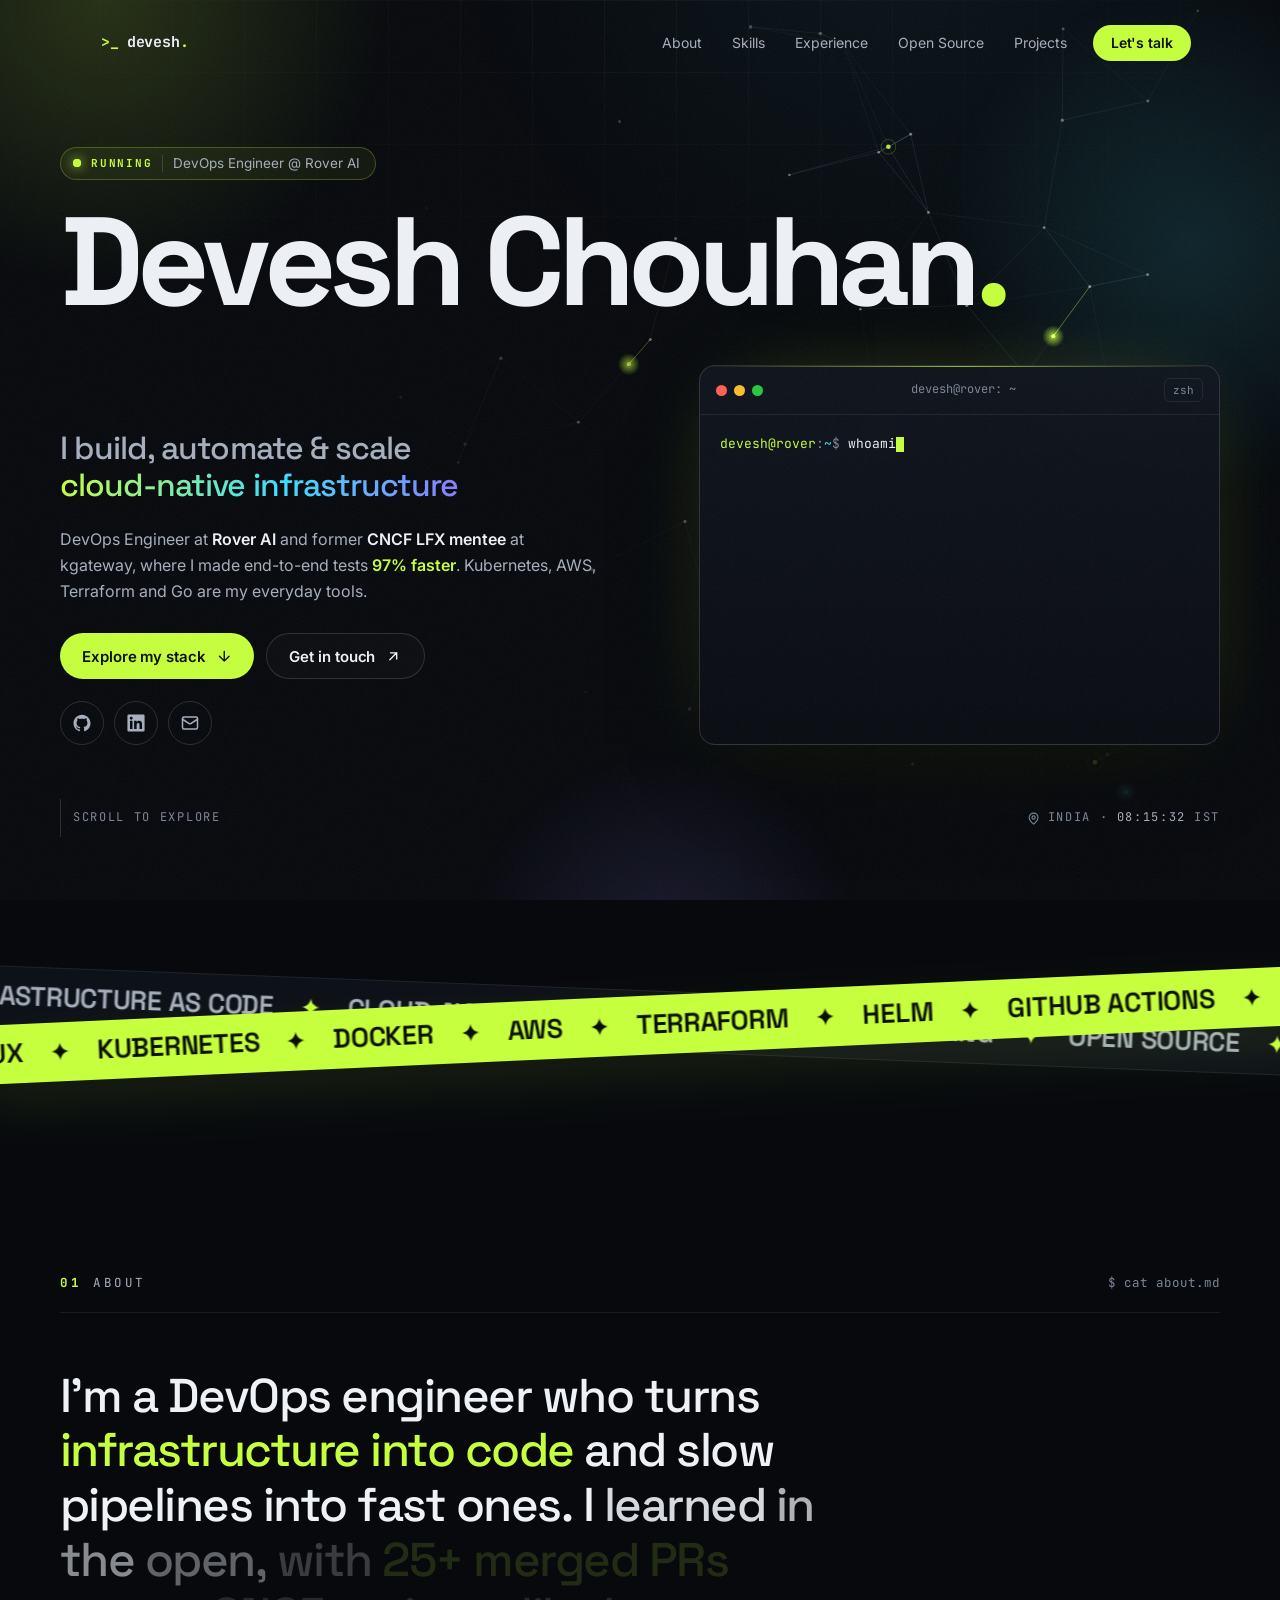
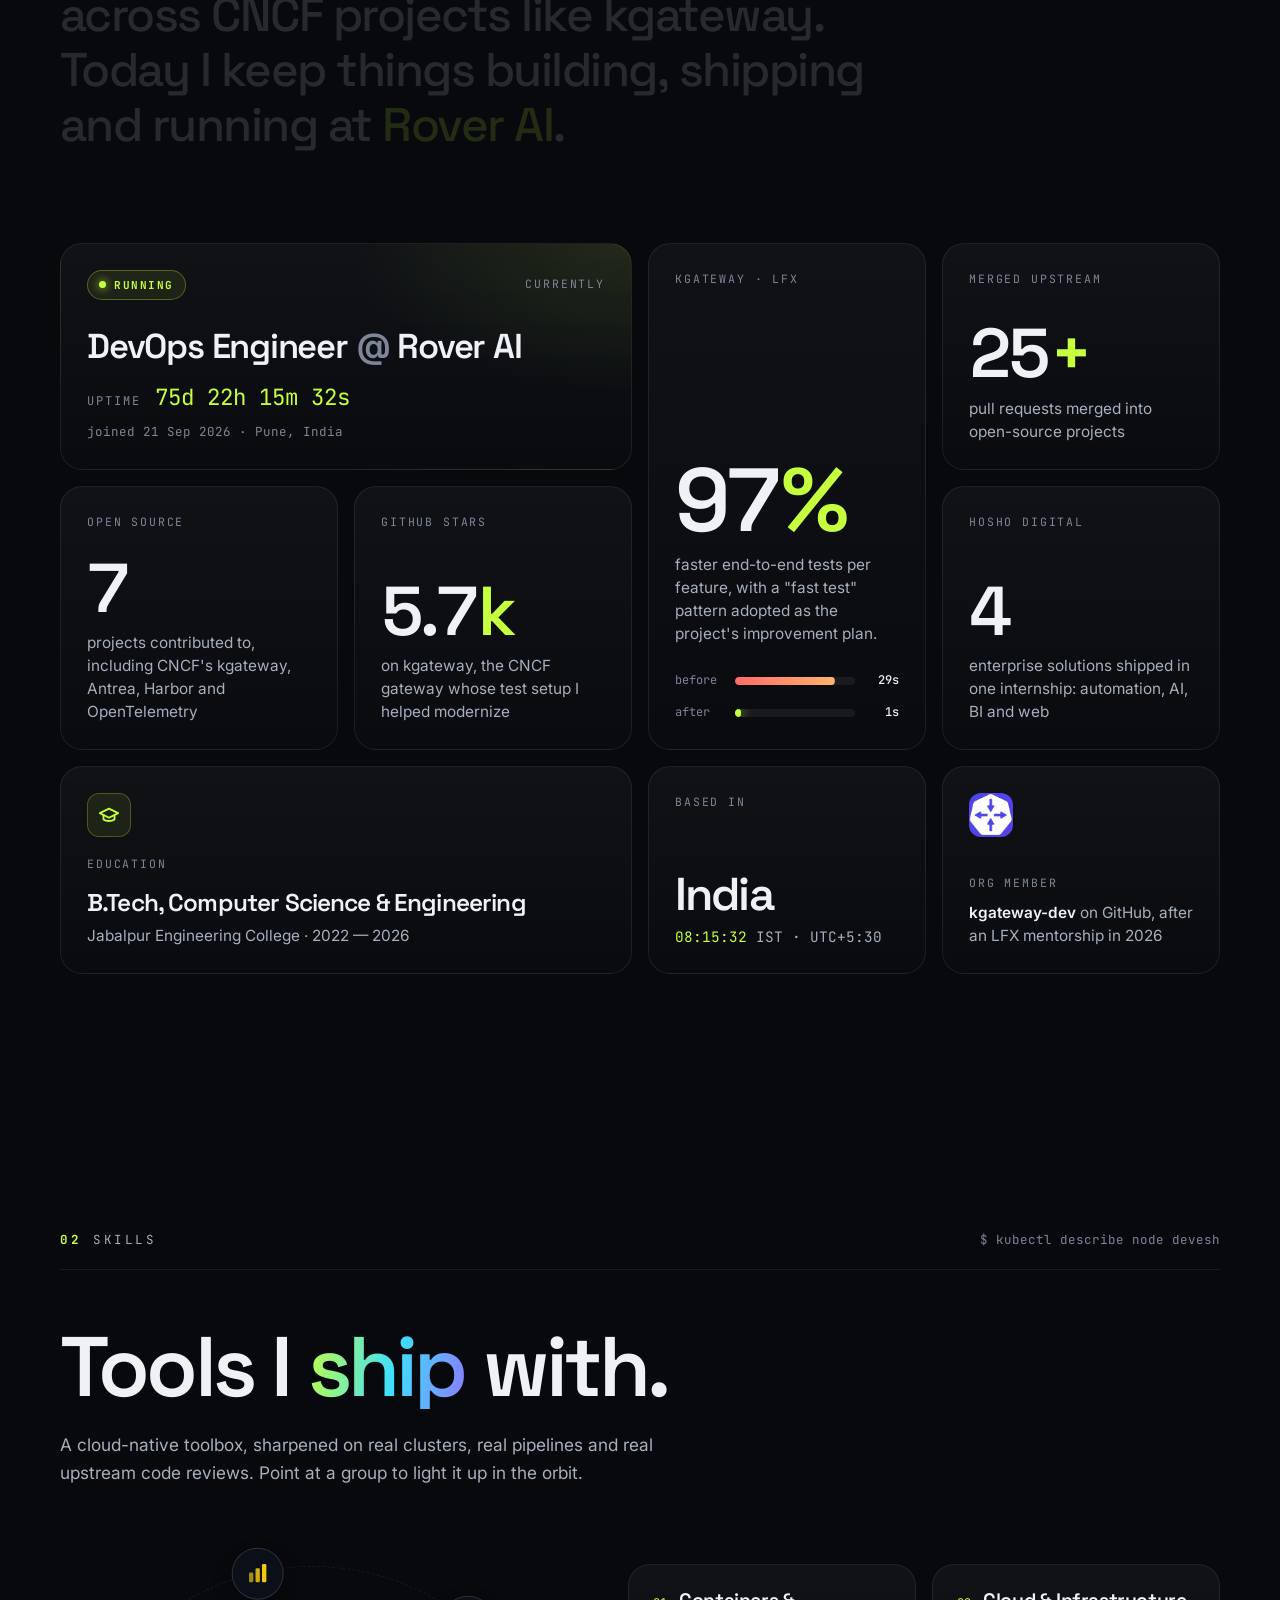
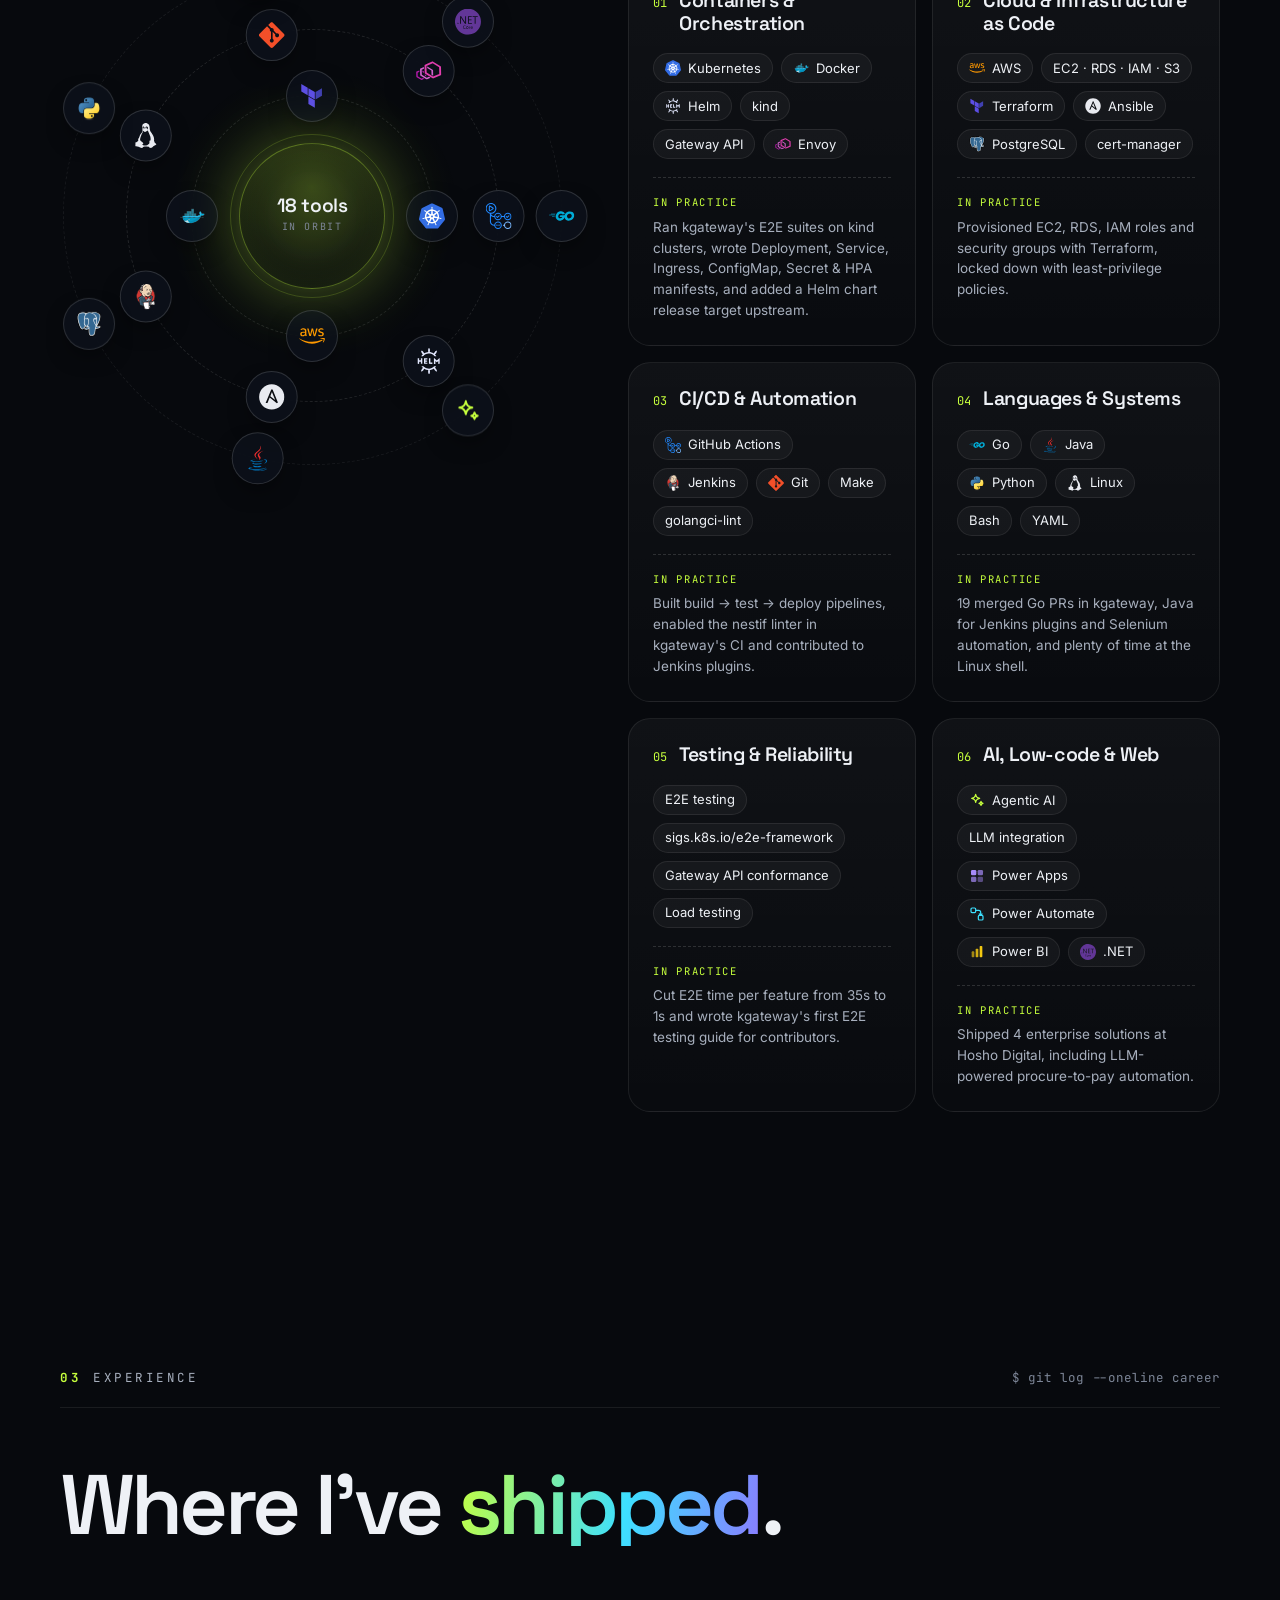
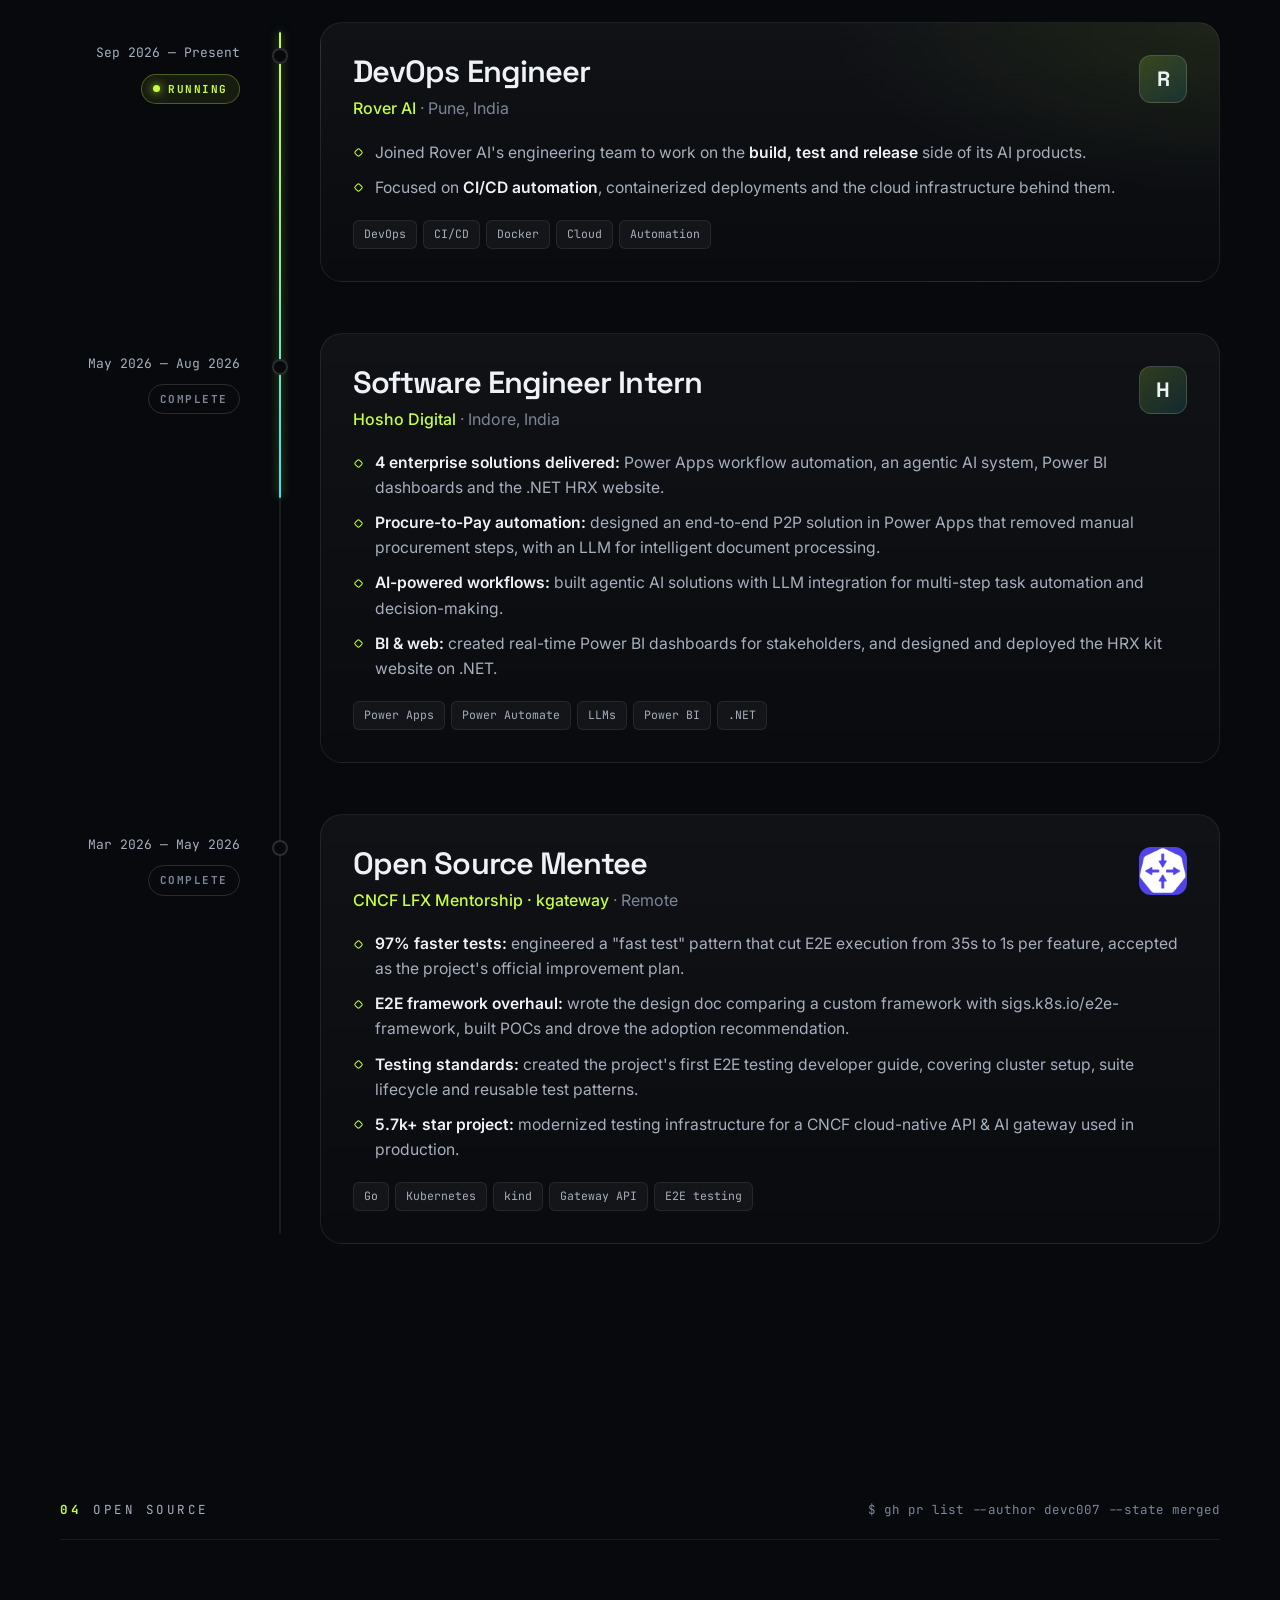
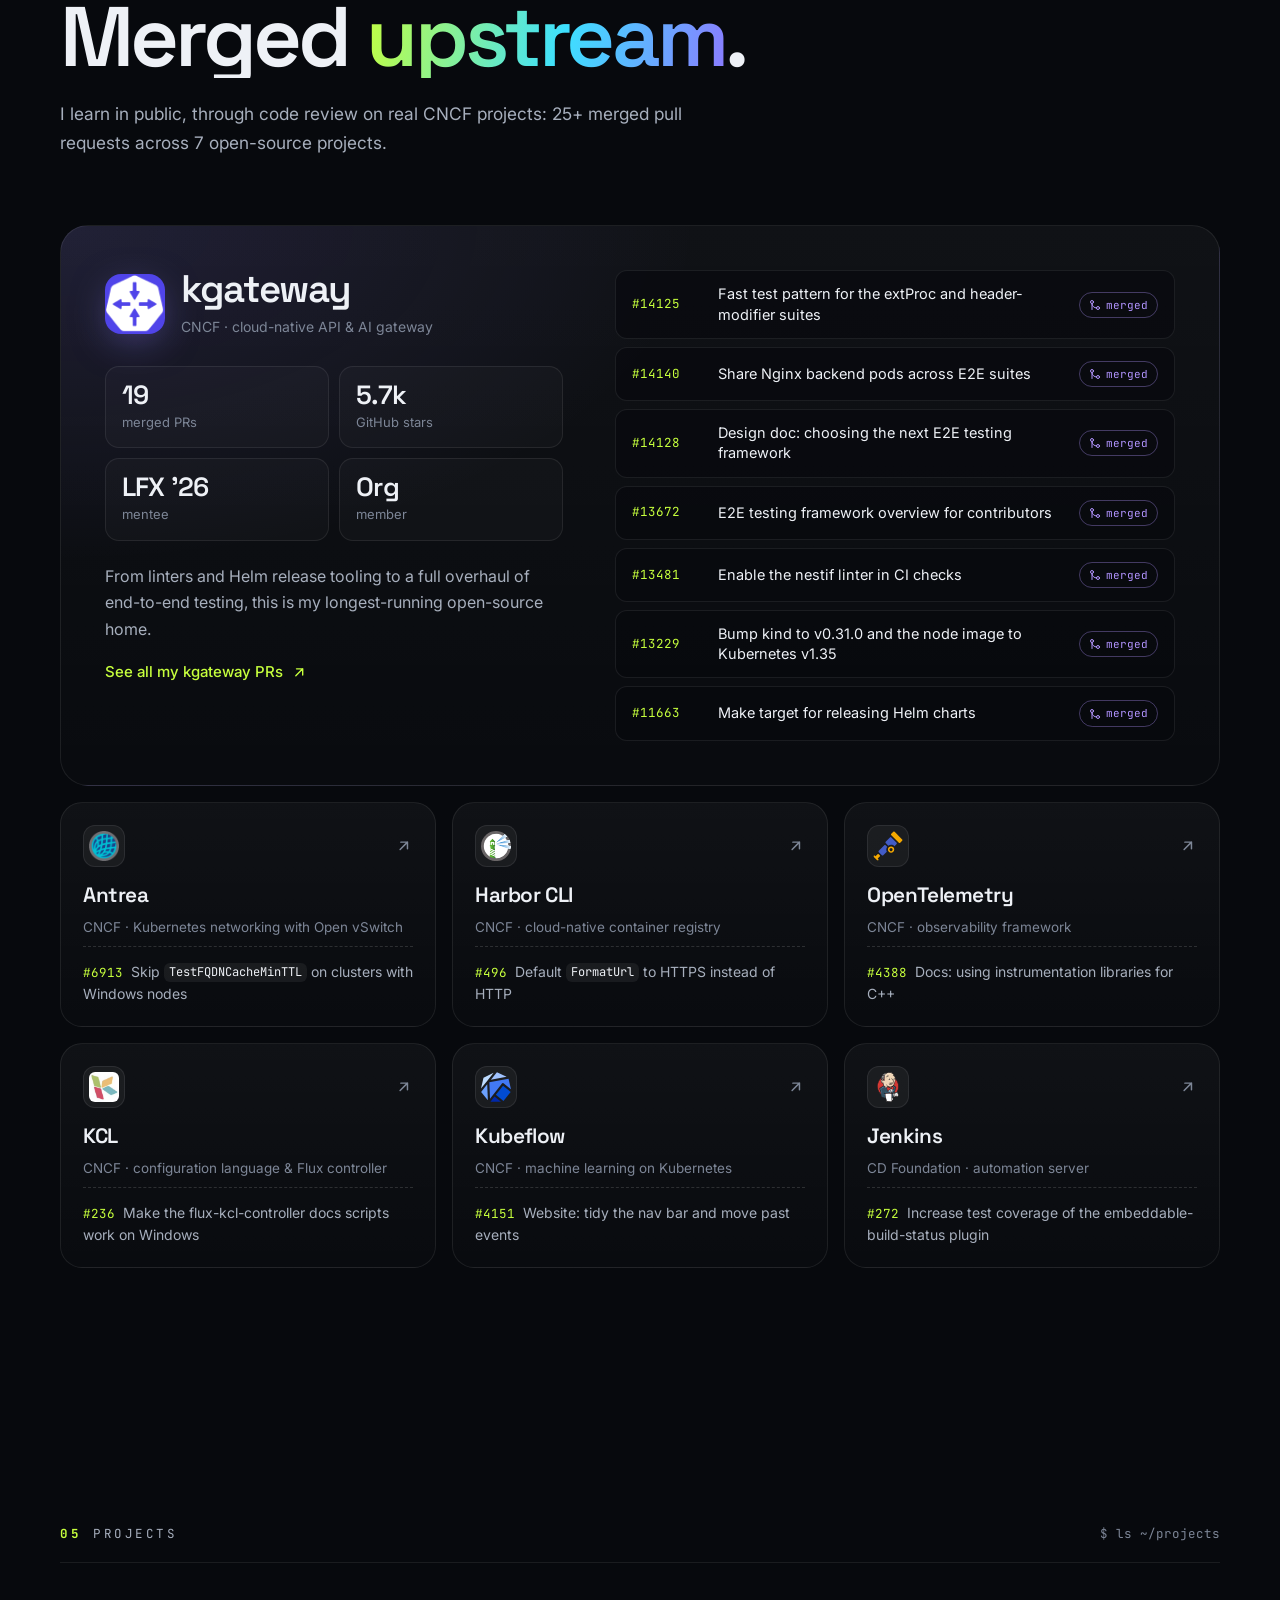
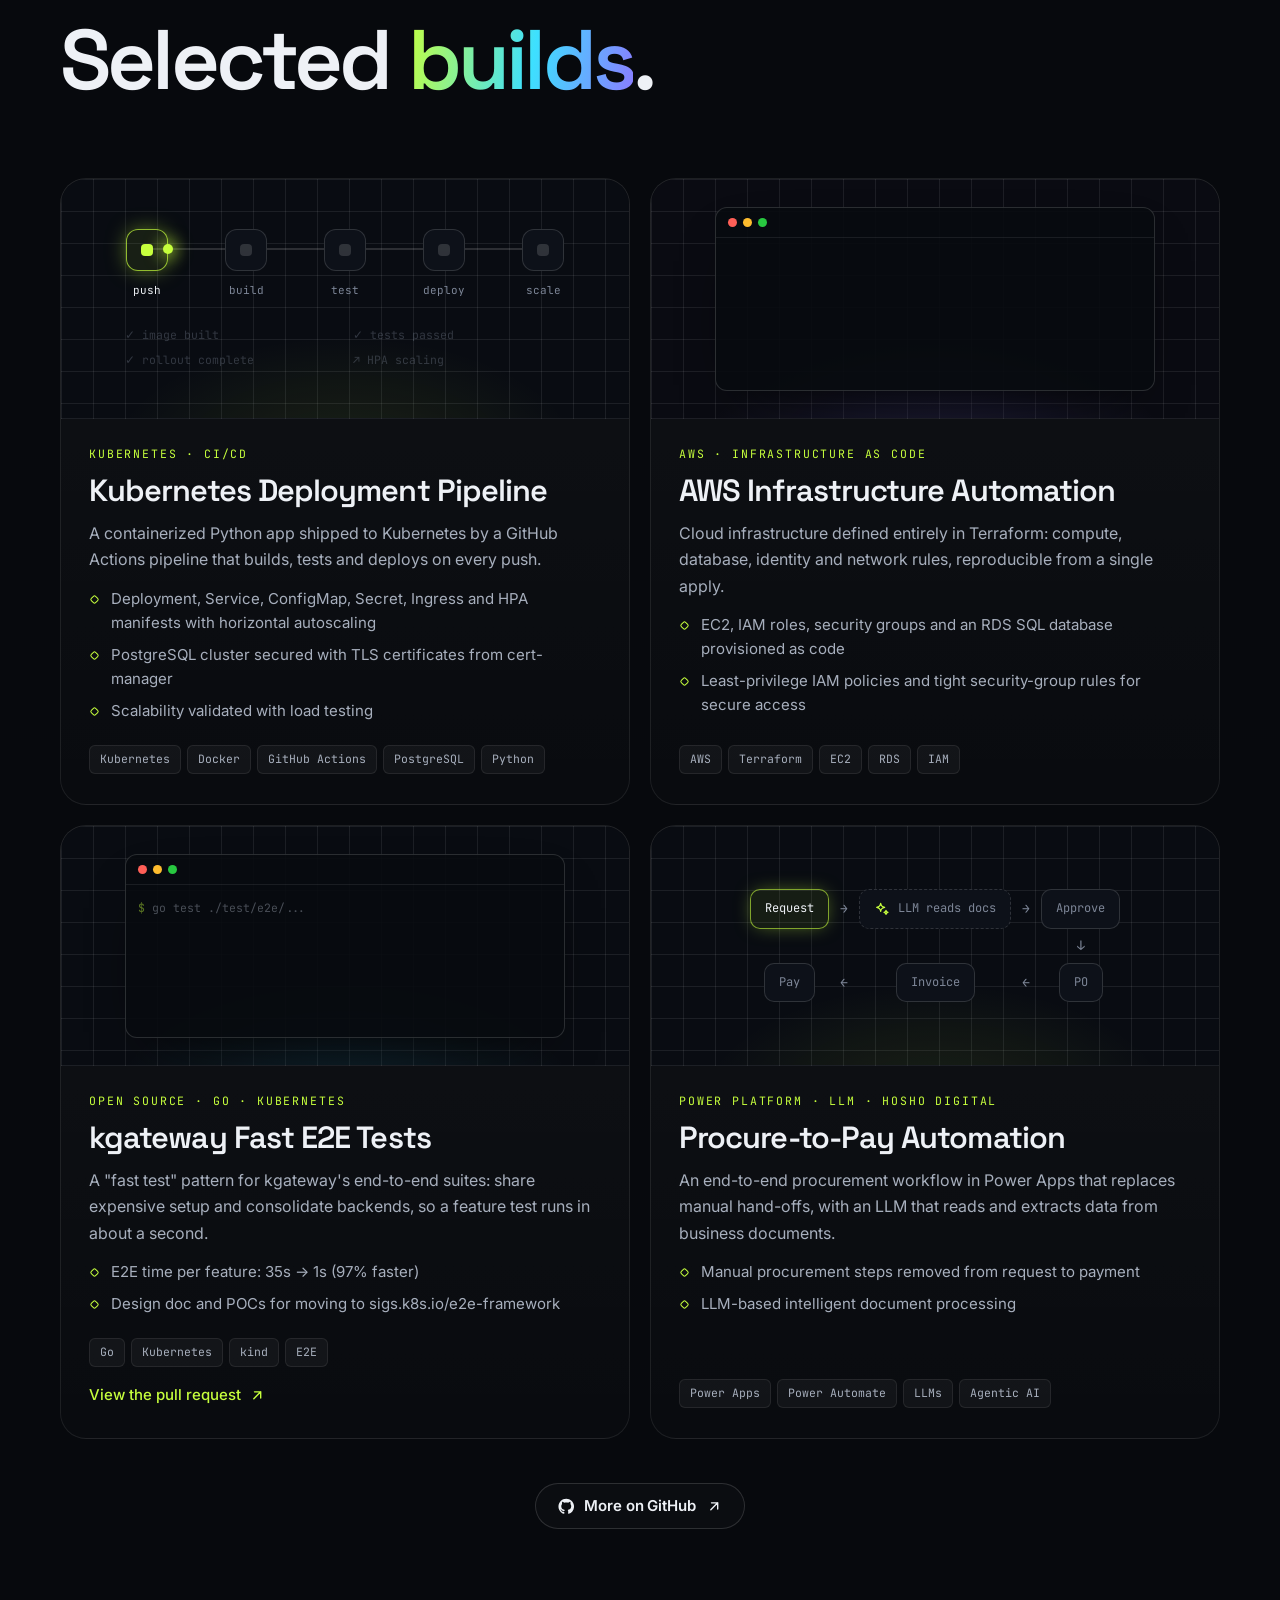
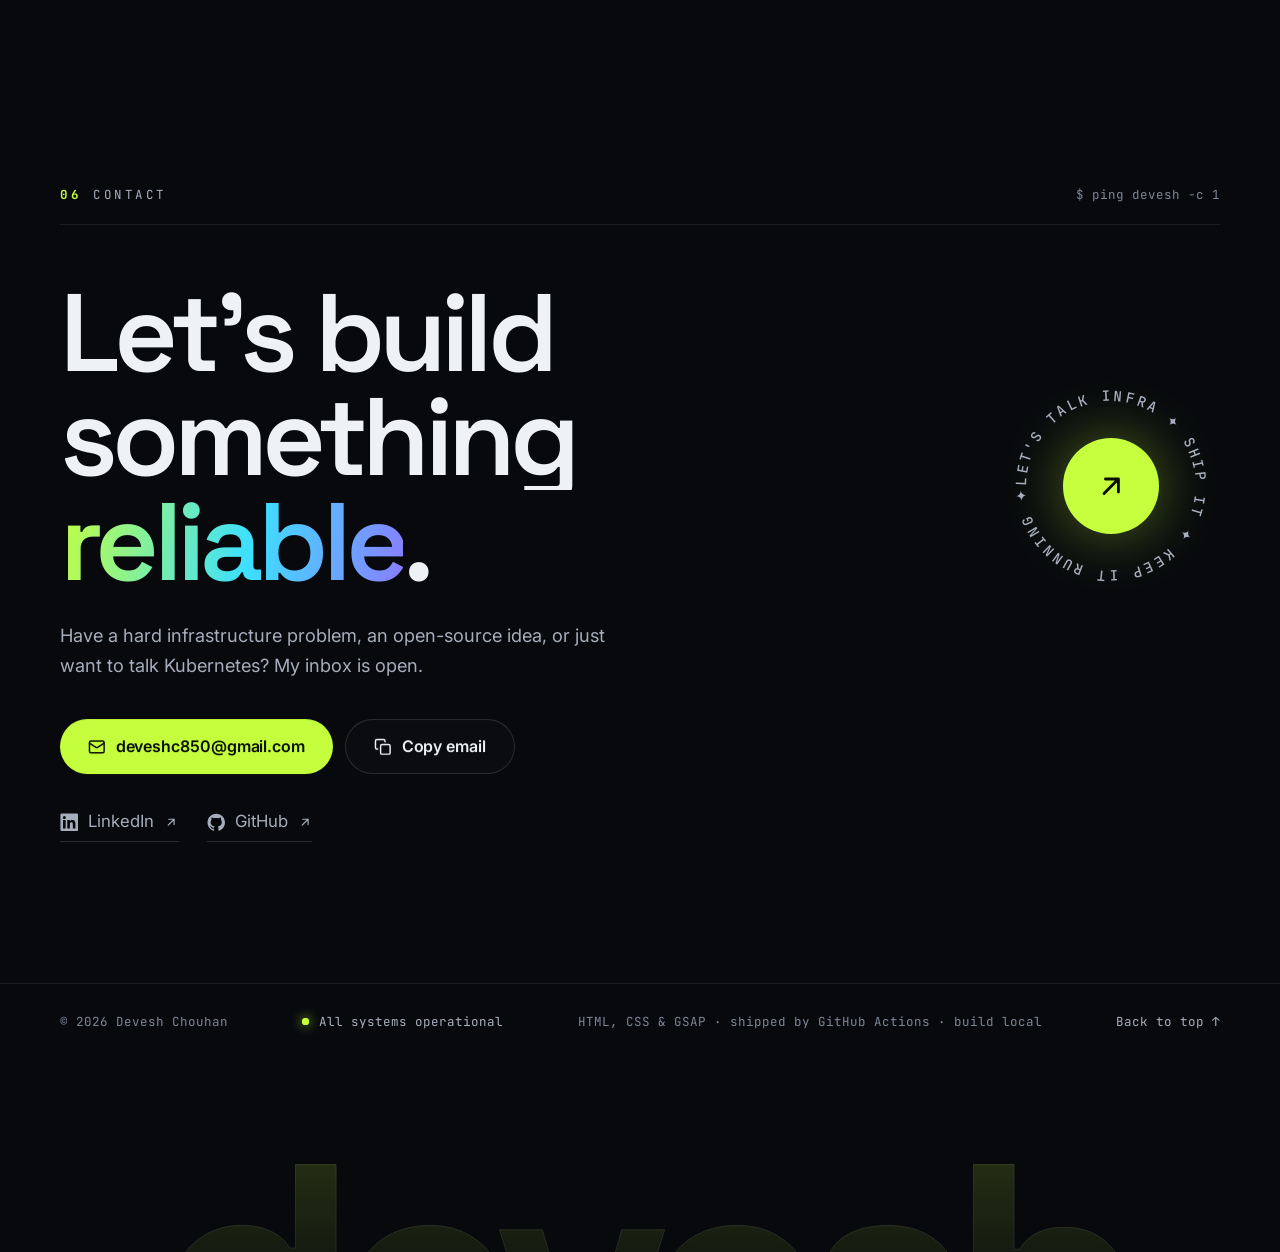
==== index.html @ 42ca017c "Launch portfolio site Single-page portfolio for Devesh Chouhan, DevOps Engineer at Rover AI: a hero " ====
<!DOCTYPE html>
<html lang="en">
<head>
  <meta charset="utf-8">
  <meta name="viewport" content="width=device-width, initial-scale=1, viewport-fit=cover">
  <title>Devesh Chouhan — DevOps Engineer</title>
  <meta name="description" content="Devesh Chouhan is a DevOps Engineer at Rover AI and a former CNCF LFX mentee at kgateway. Kubernetes, AWS, Terraform, CI/CD and Go.">
  <meta name="author" content="Devesh Chouhan">
  <meta name="theme-color" content="#07090d">
  <meta name="color-scheme" content="dark">
  <link rel="canonical" href="https://devc007.github.io/">

  <meta property="og:type" content="website">
  <meta property="og:site_name" content="Devesh Chouhan">
  <meta property="og:url" content="https://devc007.github.io/">
  <meta property="og:title" content="Devesh Chouhan — DevOps Engineer">
  <meta property="og:description" content="DevOps Engineer at Rover AI · CNCF LFX mentee (kgateway) · Kubernetes, AWS, Terraform, CI/CD and Go.">
  <meta property="og:image" content="https://devc007.github.io/assets/img/og.png">
  <meta property="og:image:width" content="1200">
  <meta property="og:image:height" content="630">
  <meta property="og:image:alt" content="Devesh Chouhan, DevOps Engineer: portfolio preview">
  <meta name="twitter:card" content="summary_large_image">
  <meta name="twitter:title" content="Devesh Chouhan — DevOps Engineer">
  <meta name="twitter:description" content="DevOps Engineer at Rover AI · CNCF LFX mentee (kgateway) · Kubernetes, AWS, Terraform, CI/CD and Go.">
  <meta name="twitter:image" content="https://devc007.github.io/assets/img/og.png">

  <link rel="icon" href="assets/img/favicon.svg" type="image/svg+xml">
  <link rel="apple-touch-icon" href="assets/img/apple-touch-icon.png">

  <link rel="preconnect" href="https://fonts.googleapis.com">
  <link rel="preconnect" href="https://fonts.gstatic.com" crossorigin>
  <link rel="stylesheet" href="https://fonts.googleapis.com/css2?family=Inter:wght@400;500;600&amp;family=JetBrains+Mono:wght@400;500;700&amp;family=Space+Grotesk:wght@300..700&amp;display=swap">
  <link rel="stylesheet" href="assets/css/style.css">

  <script>
    (function () {
      var root = document.documentElement;
      root.classList.add('js');
      try {
        if (sessionStorage.getItem('booted') || matchMedia('(prefers-reduced-motion: reduce)').matches) root.classList.add('no-boot');
      } catch (e) { root.classList.add('no-boot'); }
      // If the scripts never start (blocked or offline), show everything.
      setTimeout(function () { if (!window.__ready) root.classList.add('fallback'); }, 4000);
    })();
  </script>

  <script type="application/ld+json">
  {
    "@context": "https://schema.org",
    "@type": "Person",
    "name": "Devesh Chouhan",
    "url": "https://devc007.github.io/",
    "image": "https://devc007.github.io/assets/img/og.png",
    "jobTitle": "DevOps Engineer",
    "worksFor": { "@type": "Organization", "name": "Rover AI" },
    "alumniOf": { "@type": "CollegeOrUniversity", "name": "Jabalpur Engineering College" },
    "email": "mailto:deveshc850@gmail.com",
    "sameAs": [
      "https://github.com/devc007",
      "https://www.linkedin.com/in/devesh-chauhan-715794276/"
    ],
    "knowsAbout": ["DevOps", "Kubernetes", "AWS", "Terraform", "CI/CD", "Docker", "Helm", "GitHub Actions", "Go", "Infrastructure as Code"]
  }
  </script>
</head>
<body>
  <!-- Icon sprite -->
  <svg width="0" height="0" class="sprite" aria-hidden="true" focusable="false">
    <defs>
      <symbol id="i-github" viewBox="0 0 128 128"><path fill="currentColor" fill-rule="evenodd" d="M64 5.103c-33.347 0-60.388 27.035-60.388 60.388 0 26.682 17.303 49.317 41.297 57.303 3.017.56 4.125-1.31 4.125-2.905 0-1.44-.056-6.197-.082-11.243-16.8 3.653-20.345-7.125-20.345-7.125-2.747-6.98-6.705-8.836-6.705-8.836-5.48-3.748.413-3.67.413-3.67 6.063.425 9.257 6.223 9.257 6.223 5.386 9.23 14.127 6.562 17.573 5.02.542-3.903 2.107-6.568 3.834-8.076-13.413-1.525-27.514-6.704-27.514-29.843 0-6.593 2.36-11.98 6.223-16.21-.628-1.52-2.695-7.662.584-15.98 0 0 5.07-1.623 16.61 6.19C53.7 35 58.867 34.327 64 34.304c5.13.023 10.3.694 15.127 2.033 11.526-7.813 16.59-6.19 16.59-6.19 3.287 8.317 1.22 14.46.593 15.98 3.872 4.23 6.215 9.617 6.215 16.21 0 23.194-14.127 28.3-27.574 29.796 2.167 1.874 4.097 5.55 4.097 11.183 0 8.08-.07 14.583-.07 16.572 0 1.607 1.088 3.49 4.148 2.897 23.98-7.994 41.263-30.622 41.263-57.294C124.388 32.14 97.35 5.104 64 5.104z"/></symbol>
      <symbol id="i-linkedin" viewBox="0 0 128 128"><path fill="currentColor" d="M116 3H12a8.91 8.91 0 00-9 8.8v104.42a8.91 8.91 0 009 8.78h104a8.93 8.93 0 009-8.81V11.77A8.93 8.93 0 00116 3zM39.17 107H21.06V48.73h18.11zm-9-66.21a10.5 10.5 0 1110.49-10.5 10.5 10.5 0 01-10.54 10.48zM107 107H88.89V78.65c0-6.75-.12-15.44-9.41-15.44s-10.87 7.36-10.87 15V107H50.53V48.73h17.36v8h.24c2.42-4.58 8.32-9.41 17.13-9.41C103.6 47.28 107 59.35 107 75z"/></symbol>
      <symbol id="i-mail" viewBox="0 0 24 24"><g fill="none" stroke="currentColor" stroke-width="2" stroke-linecap="round" stroke-linejoin="round"><rect x="2" y="4" width="20" height="16" rx="2"/><path d="m22 7-8.97 5.7a1.94 1.94 0 0 1-2.06 0L2 7"/></g></symbol>
      <symbol id="i-arrow-ur" viewBox="0 0 24 24"><path fill="none" stroke="currentColor" stroke-width="2" stroke-linecap="round" stroke-linejoin="round" d="M7 17 17 7M8 7h9v9"/></symbol>
      <symbol id="i-arrow-down" viewBox="0 0 24 24"><path fill="none" stroke="currentColor" stroke-width="2" stroke-linecap="round" stroke-linejoin="round" d="M12 5v14M19 12l-7 7-7-7"/></symbol>
      <symbol id="i-copy" viewBox="0 0 24 24"><g fill="none" stroke="currentColor" stroke-width="2" stroke-linecap="round" stroke-linejoin="round"><rect x="9" y="9" width="13" height="13" rx="2"/><path d="M5 15H4a2 2 0 0 1-2-2V4a2 2 0 0 1 2-2h9a2 2 0 0 1 2 2v1"/></g></symbol>
      <symbol id="i-pin" viewBox="0 0 24 24"><g fill="none" stroke="currentColor" stroke-width="2" stroke-linecap="round" stroke-linejoin="round"><path d="M20 10c0 6-8 12-8 12S4 16 4 10a8 8 0 1 1 16 0Z"/><circle cx="12" cy="10" r="3"/></g></symbol>
      <symbol id="i-cap" viewBox="0 0 24 24"><g fill="none" stroke="currentColor" stroke-width="2" stroke-linecap="round" stroke-linejoin="round"><path d="M22 10 12 5 2 10l10 5 10-5Z"/><path d="M6 12v5c3 2 9 2 12 0v-5"/></g></symbol>
      <symbol id="i-merge" viewBox="0 0 24 24"><g fill="none" stroke="currentColor" stroke-width="2" stroke-linecap="round" stroke-linejoin="round"><circle cx="18" cy="18" r="3"/><circle cx="6" cy="6" r="3"/><path d="M6 21V9a9 9 0 0 0 9 9"/></g></symbol>
      <symbol id="i-star" viewBox="0 0 24 24"><path fill="currentColor" d="m12 2 3.09 6.26L22 9.27l-5 4.87 1.18 6.88L12 17.77l-6.18 3.25L7 14.14 2 9.27l6.91-1.01L12 2z"/></symbol>
      <symbol id="i-spark" viewBox="0 0 24 24"><path fill="currentColor" d="M12 0c.6 6.4 5.6 11.4 12 12-6.4.6-11.4 5.6-12 12-.6-6.4-5.6-11.4-12-12C6.4 11.4 11.4 6.4 12 0Z"/></symbol>
      <symbol id="i-ai" viewBox="0 0 24 24"><g fill="none" stroke="#c6ff3d" stroke-width="1.8" stroke-linecap="round" stroke-linejoin="round"><path d="M10 3.5c.5 3.6 2.4 5.5 6 6-3.6.5-5.5 2.4-6 6-.5-3.6-2.4-5.5-6-6 3.6-.5 5.5-2.4 6-6Z"/><path d="M18 14c.3 1.8 1.2 2.7 3 3-1.8.3-2.7 1.2-3 3-.3-1.8-1.2-2.7-3-3 1.8-.3 2.7-1.2 3-3Z"/></g></symbol>
      <symbol id="i-bars" viewBox="0 0 24 24"><g fill="#f2c811"><rect x="4" y="11" width="4" height="9" rx="1.2" opacity=".65"/><rect x="10" y="7" width="4" height="13" rx="1.2" opacity=".85"/><rect x="16" y="3" width="4" height="17" rx="1.2"/></g></symbol>
      <symbol id="i-flow" viewBox="0 0 24 24"><g fill="none" stroke="#3de0ff" stroke-width="1.8" stroke-linecap="round" stroke-linejoin="round"><rect x="3" y="3" width="7" height="7" rx="1.6"/><rect x="14" y="14" width="7" height="7" rx="1.6"/><path d="M10 6.5h4.5a3 3 0 0 1 3 3V14"/><path d="m15.5 12 2 2 2-2"/></g></symbol>
      <symbol id="i-apps" viewBox="0 0 24 24"><g fill="#a78bfa"><rect x="3" y="3" width="8" height="8" rx="2"/><rect x="13" y="3" width="8" height="8" rx="2" opacity=".7"/><rect x="3" y="13" width="8" height="8" rx="2" opacity=".7"/><rect x="13" y="13" width="8" height="8" rx="2" opacity=".45"/></g></symbol>
    </defs>
  </svg>

  <a class="skip-link" href="#main">Skip to content</a>

  <!-- Boot sequence (first visit per session) -->
  <div class="boot" id="boot" aria-hidden="true">
    <div class="boot__term"><div class="boot__lines" id="bootLines"></div></div>
    <div class="boot__foot">
      <span class="boot__label">deploying devesh-chouhan / portfolio</span>
      <span class="boot__count"><span id="bootCount">0</span><small>%</small></span>
    </div>
    <div class="boot__bar"><span id="bootBar"></span></div>
  </div>

  <div class="scroll-progress" aria-hidden="true"><span></span></div>
  <div class="page-glow" aria-hidden="true"></div>
  <div class="grain" aria-hidden="true"></div>
  <div class="cursor" aria-hidden="true"></div>

  <header class="nav" id="nav">
    <div class="nav__inner">
      <a class="nav__logo" href="#top" aria-label="Devesh Chouhan, back to top"><span class="nav__prompt">&gt;_</span><span>devesh<span class="nav__dot">.</span></span></a>
      <nav class="nav__links" aria-label="Primary">
        <a href="#about">About</a>
        <a href="#skills">Skills</a>
        <a href="#experience">Experience</a>
        <a href="#open-source">Open Source</a>
        <a href="#projects">Projects</a>
      </nav>
      <a class="btn btn--primary btn--sm nav__cta magnetic" href="#contact"><span>Let's talk</span></a>
      <button class="nav__burger" type="button" aria-label="Open menu" aria-expanded="false" aria-controls="menu"><span></span><span></span></button>
    </div>
  </header>

  <div class="menu" id="menu" aria-hidden="true" inert>
    <nav aria-label="Mobile">
      <a href="#about"><span>01</span>About</a>
      <a href="#skills"><span>02</span>Skills</a>
      <a href="#experience"><span>03</span>Experience</a>
      <a href="#open-source"><span>04</span>Open Source</a>
      <a href="#projects"><span>05</span>Projects</a>
      <a href="#contact"><span>06</span>Contact</a>
    </nav>
    <div class="menu__foot">
      <a href="mailto:deveshc850@gmail.com">deveshc850@gmail.com</a>
      <p><a href="https://github.com/devc007" target="_blank" rel="noopener">GitHub</a> · <a href="https://www.linkedin.com/in/devesh-chauhan-715794276/" target="_blank" rel="noopener">LinkedIn</a></p>
    </div>
  </div>

  <main id="main">
    <!-- ============ HERO ============ -->
    <section class="hero" id="top" aria-label="Introduction">
      <canvas class="hero__canvas" id="network" aria-hidden="true"></canvas>
      <div class="hero__grid" aria-hidden="true"></div>
      <div class="hero__aurora" aria-hidden="true"><span></span><span></span><span></span></div>

      <div class="container hero__inner">
        <a class="status-chip" href="#experience" data-hero>
          <span class="pulse" aria-hidden="true"></span>
          <span class="status-chip__state">Running</span>
          <span class="status-chip__text">DevOps Engineer @ Rover AI</span>
        </a>

        <h1 class="hero__title" id="heroTitle">Devesh Chouhan<span class="accent">.</span></h1>

        <div class="hero__row">
          <div class="hero__copy">
            <p class="hero__lead" data-hero>I build, automate &amp; scale<br>
              <span class="visually-hidden">cloud-native infrastructure, Kubernetes workloads, CI/CD pipelines and infrastructure as code.</span>
              <span class="rotator" aria-hidden="true"><span class="rotator__word" id="rotator">cloud-native infrastructure</span></span>
            </p>
            <p class="hero__text" data-hero>DevOps Engineer at <strong>Rover AI</strong> and former <strong>CNCF LFX mentee</strong> at kgateway, where I made end-to-end tests <strong class="hl">97% faster</strong>. Kubernetes, AWS, Terraform and Go are my everyday tools.</p>
            <div class="hero__actions" data-hero>
              <a class="btn btn--primary magnetic" href="#skills"><span>Explore my stack</span><svg class="i i--down" aria-hidden="true"><use href="#i-arrow-down"/></svg></a>
              <a class="btn btn--ghost magnetic" href="#contact"><span>Get in touch</span><svg class="i i--ur" aria-hidden="true"><use href="#i-arrow-ur"/></svg></a>
            </div>
            <ul class="socials" data-hero>
              <li><a href="https://github.com/devc007" target="_blank" rel="noopener" aria-label="GitHub profile"><svg class="i" aria-hidden="true"><use href="#i-github"/></svg></a></li>
              <li><a href="https://www.linkedin.com/in/devesh-chauhan-715794276/" target="_blank" rel="noopener" aria-label="LinkedIn profile"><svg class="i" aria-hidden="true"><use href="#i-linkedin"/></svg></a></li>
              <li><a href="mailto:deveshc850@gmail.com" aria-label="Send me an email"><svg class="i" aria-hidden="true"><use href="#i-mail"/></svg></a></li>
            </ul>
          </div>

          <figure class="terminal" data-hero aria-label="Terminal showing my career status">
            <div class="terminal__bar">
              <span class="terminal__dots" aria-hidden="true"><i></i><i></i><i></i></span>
              <span class="terminal__title">devesh@rover: ~</span>
              <span class="terminal__tag">zsh</span>
            </div>
            <pre class="terminal__body" id="terminal"><span class="t-prompt">devesh@rover</span><span class="t-dim">:</span><span class="t-path">~</span><span class="t-dim">$</span> <span class="t-cmd">whoami</span>
devesh-chouhan <span class="t-dim">·</span> devops engineer <span class="t-dim">·</span> india

<span class="t-prompt">devesh@rover</span><span class="t-dim">:</span><span class="t-path">~</span><span class="t-dim">$</span> <span class="t-cmd">kubectl get jobs -n career</span>
<span class="t-dim">NAME                       STATUS     DURATION</span>
devops-engineer.rover-ai   <span class="t-ok">Running</span>    28d
swe-intern.hosho-digital   <span class="t-dim">Complete</span>   4mo
lfx-mentee.kgateway        <span class="t-dim">Complete</span>   3mo

<span class="t-prompt">devesh@rover</span><span class="t-dim">:</span><span class="t-path">~</span><span class="t-dim">$</span> <span class="t-cmd">cat focus.txt</span>
<span class="t-ok">kubernetes</span> · aws · terraform · ci/cd · go

<span class="t-prompt">devesh@rover</span><span class="t-dim">:</span><span class="t-path">~</span><span class="t-dim">$</span> <span class="t-caret"></span></pre>
          </figure>
        </div>
      </div>

      <div class="container hero__foot" data-hero>
        <a class="scroll-cue" href="#about"><span class="scroll-cue__line" aria-hidden="true"></span>Scroll to explore</a>
        <p class="hero__meta"><svg class="i" aria-hidden="true"><use href="#i-pin"/></svg>India · <time data-clock>--:--</time> IST</p>
      </div>
    </section>

    <!-- ============ TAPES ============ -->
    <div class="tapes" aria-hidden="true">
      <div class="tape tape--dark">
        <div class="tape__track" data-dir="1">
          <span class="tape__item">CI/CD<svg><use href="#i-spark"/></svg></span>
          <span class="tape__item">Infrastructure as Code<svg><use href="#i-spark"/></svg></span>
          <span class="tape__item">Cloud-Native<svg><use href="#i-spark"/></svg></span>
          <span class="tape__item">Automation<svg><use href="#i-spark"/></svg></span>
          <span class="tape__item">E2E Testing<svg><use href="#i-spark"/></svg></span>
          <span class="tape__item">Open Source<svg><use href="#i-spark"/></svg></span>
          <span class="tape__item">Agentic AI<svg><use href="#i-spark"/></svg></span>
          <span class="tape__item">Reliability<svg><use href="#i-spark"/></svg></span>
        </div>
      </div>
      <div class="tape tape--lime">
        <div class="tape__track" data-dir="-1">
          <span class="tape__item">Kubernetes<svg><use href="#i-spark"/></svg></span>
          <span class="tape__item">Docker<svg><use href="#i-spark"/></svg></span>
          <span class="tape__item">AWS<svg><use href="#i-spark"/></svg></span>
          <span class="tape__item">Terraform<svg><use href="#i-spark"/></svg></span>
          <span class="tape__item">Helm<svg><use href="#i-spark"/></svg></span>
          <span class="tape__item">GitHub Actions<svg><use href="#i-spark"/></svg></span>
          <span class="tape__item">Ansible<svg><use href="#i-spark"/></svg></span>
          <span class="tape__item">Go<svg><use href="#i-spark"/></svg></span>
          <span class="tape__item">Linux<svg><use href="#i-spark"/></svg></span>
        </div>
      </div>
    </div>

    <!-- ============ 01 ABOUT ============ -->
    <section class="section about" id="about">
      <div class="container">
        <header class="section-head" data-reveal>
          <span class="section-head__label"><b>01</b>About</span>
          <span class="section-head__cmd">$ cat about.md</span>
        </header>

        <h2 class="visually-hidden">About me</h2>
        <p class="about__statement" id="statement">I'm a DevOps engineer who turns <em>infrastructure into code</em> and slow pipelines into fast ones. I learned in the open, with <em>25+ merged PRs</em> across CNCF projects like kgateway. Today I keep things building, shipping and running at <em>Rover&nbsp;AI</em>.</p>

        <div class="bento">
          <article class="card spot card--now" data-reveal>
            <div class="card__top">
              <span class="badge badge--run"><i></i>Running</span>
              <span class="card__kicker">Currently</span>
            </div>
            <h3 class="card__title">DevOps Engineer <span class="muted">@</span> Rover&nbsp;AI</h3>
            <p class="uptime"><span class="uptime__label">uptime</span><span class="uptime__value" id="uptime">since 21 Sep 2026</span></p>
            <p class="card__foot">joined 21 Sep 2026 · Pune, India</p>
          </article>

          <article class="card spot card--perf" data-reveal>
            <span class="card__kicker">kgateway · LFX</span>
            <p class="stat"><span data-count="97">97</span><span class="stat__unit">%</span></p>
            <p class="card__text">faster end-to-end tests per feature, with a "fast test" pattern adopted as the project's improvement plan.</p>
            <div class="race" aria-hidden="true">
              <div class="race__row"><span>before</span><div class="race__bar"><i></i></div><b><span data-count="35" data-dur="3.4" data-ease="none">35</span>s</b></div>
              <div class="race__row"><span>after</span><div class="race__bar race__bar--fast"><i></i></div><b><span data-count="1" data-dur=".35">1</span>s</b></div>
            </div>
          </article>

          <article class="card spot" data-reveal>
            <span class="card__kicker">Merged upstream</span>
            <p class="stat"><span data-count="25">25</span><span class="stat__unit">+</span></p>
            <p class="card__text">pull requests merged into open-source projects</p>
          </article>

          <article class="card spot" data-reveal>
            <span class="card__kicker">Open source</span>
            <p class="stat"><span data-count="7">7</span></p>
            <p class="card__text">projects contributed to, including CNCF's kgateway, Antrea, Harbor and OpenTelemetry</p>
          </article>

          <article class="card spot" data-reveal>
            <span class="card__kicker">GitHub stars</span>
            <p class="stat"><span data-count="5.7" data-dec="1">5.7</span><span class="stat__unit">k</span></p>
            <p class="card__text">on kgateway, the CNCF gateway whose test setup I helped modernize</p>
          </article>

          <article class="card spot" data-reveal>
            <span class="card__kicker">Hosho Digital</span>
            <p class="stat"><span data-count="4">4</span></p>
            <p class="card__text">enterprise solutions shipped in one internship: automation, AI, BI and web</p>
          </article>

          <article class="card spot card--edu" data-reveal>
            <span class="card__icon"><svg class="i" aria-hidden="true"><use href="#i-cap"/></svg></span>
            <span class="card__kicker">Education</span>
            <h3 class="card__title card__title--sm">B.Tech, Computer Science &amp; Engineering</h3>
            <p class="card__text">Jabalpur Engineering College · 2022 — 2026</p>
          </article>

          <article class="card spot card--clock" data-reveal>
            <span class="card__kicker">Based in</span>
            <p class="card__big">India</p>
            <p class="card__text mono"><time data-clock>--:--</time> IST · UTC+5:30</p>
          </article>

          <article class="card spot card--org" data-reveal>
            <img src="assets/logos/kgateway.png" alt="" width="44" height="44" loading="lazy">
            <span class="card__kicker">Org member</span>
            <p class="card__text"><strong>kgateway-dev</strong> on GitHub, after an LFX mentorship in 2026</p>
          </article>
        </div>
      </div>
    </section>

    <!-- ============ 02 SKILLS ============ -->
    <section class="section skills" id="skills">
      <div class="container">
        <header class="section-head" data-reveal>
          <span class="section-head__label"><b>02</b>Skills</span>
          <span class="section-head__cmd">$ kubectl describe node devesh</span>
        </header>
        <h2 class="section-title" data-split>Tools I <span class="grad">ship</span> with.</h2>
        <p class="section-sub" data-reveal>A cloud-native toolbox, sharpened on real clusters, real pipelines and real upstream code reviews. Point at a group to light it up in the orbit.</p>

        <div class="skills__layout">
          <div class="orbit-wrap" data-reveal>
            <div class="orbit" id="orbit">
              <div class="orbit__core">
                <span class="orbit__label" id="orbitLabel">18 tools</span>
                <span class="orbit__sub" id="orbitSub">in orbit</span>
              </div>
              <div class="orbit__ring orbit__ring--1" style="--n:4;--dur:40s">
                <span class="planet" style="--i:0" data-cats="orch test" data-name="Kubernetes"><span class="planet__in"><img src="assets/icons/kubernetes.svg" alt="Kubernetes" width="26" height="26"></span></span>
                <span class="planet" style="--i:1" data-cats="cloud" data-name="AWS"><span class="planet__in"><img src="assets/icons/aws.svg" alt="AWS" width="26" height="26"></span></span>
                <span class="planet" style="--i:2" data-cats="orch" data-name="Docker"><span class="planet__in"><img src="assets/icons/docker.svg" alt="Docker" width="26" height="26"></span></span>
                <span class="planet" style="--i:3" data-cats="cloud" data-name="Terraform"><span class="planet__in"><img src="assets/icons/terraform.svg" alt="Terraform" width="26" height="26"></span></span>
              </div>
              <div class="orbit__ring orbit__ring--2" style="--n:7;--dur:64s">
                <span class="planet" style="--i:0" data-cats="cicd" data-name="GitHub Actions"><span class="planet__in"><img src="assets/icons/github-actions.svg" alt="GitHub Actions" width="26" height="26"></span></span>
                <span class="planet" style="--i:1" data-cats="orch cicd" data-name="Helm"><span class="planet__in"><img src="assets/icons/helm.svg" alt="Helm" width="26" height="26"></span></span>
                <span class="planet" style="--i:2" data-cats="cloud cicd" data-name="Ansible"><span class="planet__in"><img src="assets/icons/ansible.svg" alt="Ansible" width="26" height="26"></span></span>
                <span class="planet" style="--i:3" data-cats="cicd" data-name="Jenkins"><span class="planet__in"><img src="assets/icons/jenkins.svg" alt="Jenkins" width="26" height="26"></span></span>
                <span class="planet" style="--i:4" data-cats="lang" data-name="Linux"><span class="planet__in"><img src="assets/icons/linux.svg" alt="Linux" width="26" height="26"></span></span>
                <span class="planet" style="--i:5" data-cats="cicd lang" data-name="Git"><span class="planet__in"><img src="assets/icons/git.svg" alt="Git" width="26" height="26"></span></span>
                <span class="planet" style="--i:6" data-cats="orch test" data-name="Envoy"><span class="planet__in"><img src="assets/icons/envoy.svg" alt="Envoy" width="26" height="26"></span></span>
              </div>
              <div class="orbit__ring orbit__ring--3" style="--n:7;--dur:90s">
                <span class="planet" style="--i:0" data-cats="lang test" data-name="Go"><span class="planet__in"><img src="assets/icons/go.svg" alt="Go" width="26" height="26"></span></span>
                <span class="planet" style="--i:1" data-cats="ai" data-name="Agentic AI"><span class="planet__in"><svg class="planet__svg" aria-label="Agentic AI" role="img"><use href="#i-ai"/></svg></span></span>
                <span class="planet" style="--i:2" data-cats="lang" data-name="Java"><span class="planet__in"><img src="assets/icons/java.svg" alt="Java" width="26" height="26"></span></span>
                <span class="planet" style="--i:3" data-cats="cloud" data-name="PostgreSQL"><span class="planet__in"><img src="assets/icons/postgresql.svg" alt="PostgreSQL" width="26" height="26"></span></span>
                <span class="planet" style="--i:4" data-cats="lang" data-name="Python"><span class="planet__in"><img src="assets/icons/python.svg" alt="Python" width="26" height="26"></span></span>
                <span class="planet" style="--i:5" data-cats="ai" data-name="Power BI"><span class="planet__in"><svg class="planet__svg" aria-label="Power BI" role="img"><use href="#i-bars"/></svg></span></span>
                <span class="planet" style="--i:6" data-cats="ai" data-name=".NET"><span class="planet__in"><img src="assets/icons/dotnet.svg" alt=".NET" width="26" height="26"></span></span>
              </div>
            </div>
          </div>

          <div class="skills__grid">
            <article class="skill-card spot" data-cat="orch" data-short="Orchestration" tabindex="0" data-reveal>
              <div class="skill-card__head"><span class="skill-card__no">01</span><h3>Containers &amp; Orchestration</h3></div>
              <ul class="chips">
                <li><img src="assets/icons/kubernetes.svg" alt="" width="16" height="16">Kubernetes</li>
                <li><img src="assets/icons/docker.svg" alt="" width="16" height="16">Docker</li>
                <li><img src="assets/icons/helm.svg" alt="" width="16" height="16">Helm</li>
                <li>kind</li>
                <li>Gateway API</li>
                <li><img src="assets/icons/envoy.svg" alt="" width="16" height="16">Envoy</li>
              </ul>
              <p class="skill-card__proof"><span>In practice</span>Ran kgateway's E2E suites on kind clusters, wrote Deployment, Service, Ingress, ConfigMap, Secret &amp; HPA manifests, and added a Helm chart release target upstream.</p>
            </article>

            <article class="skill-card spot" data-cat="cloud" data-short="Cloud &amp; IaC" tabindex="0" data-reveal>
              <div class="skill-card__head"><span class="skill-card__no">02</span><h3>Cloud &amp; Infrastructure as Code</h3></div>
              <ul class="chips">
                <li><img src="assets/icons/aws.svg" alt="" width="16" height="16">AWS</li>
                <li>EC2 · RDS · IAM · S3</li>
                <li><img src="assets/icons/terraform.svg" alt="" width="16" height="16">Terraform</li>
                <li><img src="assets/icons/ansible.svg" alt="" width="16" height="16">Ansible</li>
                <li><img src="assets/icons/postgresql.svg" alt="" width="16" height="16">PostgreSQL</li>
                <li>cert-manager</li>
              </ul>
              <p class="skill-card__proof"><span>In practice</span>Provisioned EC2, RDS, IAM roles and security groups with Terraform, locked down with least-privilege policies.</p>
            </article>

            <article class="skill-card spot" data-cat="cicd" data-short="CI/CD" tabindex="0" data-reveal>
              <div class="skill-card__head"><span class="skill-card__no">03</span><h3>CI/CD &amp; Automation</h3></div>
              <ul class="chips">
                <li><img src="assets/icons/github-actions.svg" alt="" width="16" height="16">GitHub Actions</li>
                <li><img src="assets/icons/jenkins.svg" alt="" width="16" height="16">Jenkins</li>
                <li><img src="assets/icons/git.svg" alt="" width="16" height="16">Git</li>
                <li>Make</li>
                <li>golangci-lint</li>
              </ul>
              <p class="skill-card__proof"><span>In practice</span>Built build → test → deploy pipelines, enabled the nestif linter in kgateway's CI and contributed to Jenkins plugins.</p>
            </article>

            <article class="skill-card spot" data-cat="lang" data-short="Languages" tabindex="0" data-reveal>
              <div class="skill-card__head"><span class="skill-card__no">04</span><h3>Languages &amp; Systems</h3></div>
              <ul class="chips">
                <li><img src="assets/icons/go.svg" alt="" width="16" height="16">Go</li>
                <li><img src="assets/icons/java.svg" alt="" width="16" height="16">Java</li>
                <li><img src="assets/icons/python.svg" alt="" width="16" height="16">Python</li>
                <li><img src="assets/icons/linux.svg" alt="" width="16" height="16">Linux</li>
                <li>Bash</li>
                <li>YAML</li>
              </ul>
              <p class="skill-card__proof"><span>In practice</span>19 merged Go PRs in kgateway, Java for Jenkins plugins and Selenium automation, and plenty of time at the Linux shell.</p>
            </article>

            <article class="skill-card spot" data-cat="test" data-short="Testing" tabindex="0" data-reveal>
              <div class="skill-card__head"><span class="skill-card__no">05</span><h3>Testing &amp; Reliability</h3></div>
              <ul class="chips">
                <li>E2E testing</li>
                <li>sigs.k8s.io/e2e-framework</li>
                <li>Gateway API conformance</li>
                <li>Load testing</li>
              </ul>
              <p class="skill-card__proof"><span>In practice</span>Cut E2E time per feature from 35s to 1s and wrote kgateway's first E2E testing guide for contributors.</p>
            </article>

            <article class="skill-card spot" data-cat="ai" data-short="AI &amp; low-code" tabindex="0" data-reveal>
              <div class="skill-card__head"><span class="skill-card__no">06</span><h3>AI, Low-code &amp; Web</h3></div>
              <ul class="chips">
                <li><svg class="chip-svg" aria-hidden="true"><use href="#i-ai"/></svg>Agentic AI</li>
                <li>LLM integration</li>
                <li><svg class="chip-svg" aria-hidden="true"><use href="#i-apps"/></svg>Power Apps</li>
                <li><svg class="chip-svg" aria-hidden="true"><use href="#i-flow"/></svg>Power Automate</li>
                <li><svg class="chip-svg" aria-hidden="true"><use href="#i-bars"/></svg>Power BI</li>
                <li><img src="assets/icons/dotnet.svg" alt="" width="16" height="16">.NET</li>
              </ul>
              <p class="skill-card__proof"><span>In practice</span>Shipped 4 enterprise solutions at Hosho Digital, including LLM-powered procure-to-pay automation.</p>
            </article>
          </div>
        </div>
      </div>
    </section>

    <!-- ============ 03 EXPERIENCE ============ -->
    <section class="section experience" id="experience">
      <div class="container">
        <header class="section-head" data-reveal>
          <span class="section-head__label"><b>03</b>Experience</span>
          <span class="section-head__cmd">$ git log --oneline career</span>
        </header>
        <h2 class="section-title" data-split>Where I've <span class="grad">shipped</span>.</h2>

        <div class="timeline" id="timeline">
          <div class="timeline__track" aria-hidden="true"><span class="timeline__fill"></span></div>

          <article class="job is-current">
            <span class="job__node" aria-hidden="true"></span>
            <div class="job__side" data-reveal>
              <p class="job__date">Sep 2026 — Present</p>
              <span class="badge badge--run"><i></i>Running</span>
            </div>
            <div class="job__card spot" data-reveal>
              <header class="job__head">
                <div>
                  <h3 class="job__role">DevOps Engineer</h3>
                  <p class="job__org">Rover AI <span>· Pune, India</span></p>
                </div>
                <span class="job__logo job__logo--text" aria-hidden="true">R</span>
              </header>
              <ul class="job__points">
                <li>Joined Rover AI's engineering team to work on the <strong>build, test and release</strong> side of its AI products.</li>
                <li>Focused on <strong>CI/CD automation</strong>, containerized deployments and the cloud infrastructure behind them.</li>
              </ul>
              <ul class="tags"><li>DevOps</li><li>CI/CD</li><li>Docker</li><li>Cloud</li><li>Automation</li></ul>
            </div>
          </article>

          <article class="job">
            <span class="job__node" aria-hidden="true"></span>
            <div class="job__side" data-reveal>
              <p class="job__date">May 2026 — Aug 2026</p>
              <span class="badge badge--done">Complete</span>
            </div>
            <div class="job__card spot" data-reveal>
              <header class="job__head">
                <div>
                  <h3 class="job__role">Software Engineer Intern</h3>
                  <p class="job__org">Hosho Digital <span>· Indore, India</span></p>
                </div>
                <span class="job__logo job__logo--text" aria-hidden="true">H</span>
              </header>
              <ul class="job__points">
                <li><strong>4 enterprise solutions delivered:</strong> Power Apps workflow automation, an agentic AI system, Power BI dashboards and the .NET HRX website.</li>
                <li><strong>Procure-to-Pay automation:</strong> designed an end-to-end P2P solution in Power Apps that removed manual procurement steps, with an LLM for intelligent document processing.</li>
                <li><strong>AI-powered workflows:</strong> built agentic AI solutions with LLM integration for multi-step task automation and decision-making.</li>
                <li><strong>BI &amp; web:</strong> created real-time Power BI dashboards for stakeholders, and designed and deployed the HRX kit website on .NET.</li>
              </ul>
              <ul class="tags"><li>Power Apps</li><li>Power Automate</li><li>LLMs</li><li>Power BI</li><li>.NET</li></ul>
            </div>
          </article>

          <article class="job">
            <span class="job__node" aria-hidden="true"></span>
            <div class="job__side" data-reveal>
              <p class="job__date">Mar 2026 — May 2026</p>
              <span class="badge badge--done">Complete</span>
            </div>
            <div class="job__card spot" data-reveal>
              <header class="job__head">
                <div>
                  <h3 class="job__role">Open Source Mentee</h3>
                  <p class="job__org">CNCF LFX Mentorship · kgateway <span>· Remote</span></p>
                </div>
                <img class="job__logo" src="assets/logos/kgateway.png" alt="" width="48" height="48" loading="lazy">
              </header>
              <ul class="job__points">
                <li><strong>97% faster tests:</strong> engineered a "fast test" pattern that cut E2E execution from 35s to 1s per feature, accepted as the project's official improvement plan.</li>
                <li><strong>E2E framework overhaul:</strong> wrote the design doc comparing a custom framework with sigs.k8s.io/e2e-framework, built POCs and drove the adoption recommendation.</li>
                <li><strong>Testing standards:</strong> created the project's first E2E testing developer guide, covering cluster setup, suite lifecycle and reusable test patterns.</li>
                <li><strong>5.7k+ star project:</strong> modernized testing infrastructure for a CNCF cloud-native API &amp; AI gateway used in production.</li>
              </ul>
              <ul class="tags"><li>Go</li><li>Kubernetes</li><li>kind</li><li>Gateway API</li><li>E2E testing</li></ul>
            </div>
          </article>
        </div>
      </div>
    </section>

    <!-- ============ 04 OPEN SOURCE ============ -->
    <section class="section oss" id="open-source">
      <div class="container">
        <header class="section-head" data-reveal>
          <span class="section-head__label"><b>04</b>Open Source</span>
          <span class="section-head__cmd">$ gh pr list --author devc007 --state merged</span>
        </header>
        <h2 class="section-title" data-split>Merged <span class="grad">upstream</span>.</h2>
        <p class="section-sub" data-reveal>I learn in public, through code review on real CNCF projects: 25+ merged pull requests across 7 open-source projects.</p>

        <article class="oss-feature spot" data-reveal>
          <div class="oss-feature__info">
            <div class="oss-feature__brand">
              <img src="assets/logos/kgateway.png" alt="kgateway logo" width="60" height="60" loading="lazy">
              <div>
                <h3>kgateway</h3>
                <p>CNCF · cloud-native API &amp; AI gateway</p>
              </div>
            </div>
            <ul class="oss-feature__stats">
              <li><b data-count="19">19</b>merged PRs</li>
              <li><b>5.7k</b>GitHub stars</li>
              <li><b>LFX '26</b>mentee</li>
              <li><b>Org</b>member</li>
            </ul>
            <p class="oss-feature__text">From linters and Helm release tooling to a full overhaul of end-to-end testing, this is my longest-running open-source home.</p>
            <a class="link-arrow" href="https://github.com/kgateway-dev/kgateway/pulls?q=is%3Apr+author%3Adevc007+is%3Amerged" target="_blank" rel="noopener">See all my kgateway PRs<svg class="i" aria-hidden="true"><use href="#i-arrow-ur"/></svg></a>
          </div>
          <ol class="pr-list">
            <li><a href="https://github.com/kgateway-dev/kgateway/pull/14125" target="_blank" rel="noopener"><span class="pr-list__no">#14125</span><span class="pr-list__title">Fast test pattern for the extProc and header-modifier suites</span><span class="pr-list__state"><svg class="i" aria-hidden="true"><use href="#i-merge"/></svg>merged</span></a></li>
            <li><a href="https://github.com/kgateway-dev/kgateway/pull/14140" target="_blank" rel="noopener"><span class="pr-list__no">#14140</span><span class="pr-list__title">Share Nginx backend pods across E2E suites</span><span class="pr-list__state"><svg class="i" aria-hidden="true"><use href="#i-merge"/></svg>merged</span></a></li>
            <li><a href="https://github.com/kgateway-dev/kgateway/pull/14128" target="_blank" rel="noopener"><span class="pr-list__no">#14128</span><span class="pr-list__title">Design doc: choosing the next E2E testing framework</span><span class="pr-list__state"><svg class="i" aria-hidden="true"><use href="#i-merge"/></svg>merged</span></a></li>
            <li><a href="https://github.com/kgateway-dev/kgateway/pull/13672" target="_blank" rel="noopener"><span class="pr-list__no">#13672</span><span class="pr-list__title">E2E testing framework overview for contributors</span><span class="pr-list__state"><svg class="i" aria-hidden="true"><use href="#i-merge"/></svg>merged</span></a></li>
            <li><a href="https://github.com/kgateway-dev/kgateway/pull/13481" target="_blank" rel="noopener"><span class="pr-list__no">#13481</span><span class="pr-list__title">Enable the nestif linter in CI checks</span><span class="pr-list__state"><svg class="i" aria-hidden="true"><use href="#i-merge"/></svg>merged</span></a></li>
            <li><a href="https://github.com/kgateway-dev/kgateway/pull/13229" target="_blank" rel="noopener"><span class="pr-list__no">#13229</span><span class="pr-list__title">Bump kind to v0.31.0 and the node image to Kubernetes v1.35</span><span class="pr-list__state"><svg class="i" aria-hidden="true"><use href="#i-merge"/></svg>merged</span></a></li>
            <li><a href="https://github.com/kgateway-dev/kgateway/pull/11663" target="_blank" rel="noopener"><span class="pr-list__no">#11663</span><span class="pr-list__title">Make target for releasing Helm charts</span><span class="pr-list__state"><svg class="i" aria-hidden="true"><use href="#i-merge"/></svg>merged</span></a></li>
          </ol>
        </article>

        <div class="oss-grid">
          <a class="oss-card spot" href="https://github.com/antrea-io/antrea/pull/6913" target="_blank" rel="noopener" data-reveal>
            <span class="oss-card__top"><img src="assets/logos/antrea.png" alt="" width="40" height="40" loading="lazy"><svg class="i oss-card__arrow" aria-hidden="true"><use href="#i-arrow-ur"/></svg></span>
            <h3>Antrea</h3>
            <p class="oss-card__what">CNCF · Kubernetes networking with Open vSwitch</p>
            <p class="oss-card__pr"><span>#6913</span>Skip <code>TestFQDNCacheMinTTL</code> on clusters with Windows nodes</p>
          </a>
          <a class="oss-card spot" href="https://github.com/goharbor/harbor-cli/pull/496" target="_blank" rel="noopener" data-reveal>
            <span class="oss-card__top"><img src="assets/icons/harbor.svg" alt="" width="40" height="40" loading="lazy"><svg class="i oss-card__arrow" aria-hidden="true"><use href="#i-arrow-ur"/></svg></span>
            <h3>Harbor CLI</h3>
            <p class="oss-card__what">CNCF · cloud-native container registry</p>
            <p class="oss-card__pr"><span>#496</span>Default <code>FormatUrl</code> to HTTPS instead of HTTP</p>
          </a>
          <a class="oss-card spot" href="https://github.com/open-telemetry/opentelemetry.io/pull/4388" target="_blank" rel="noopener" data-reveal>
            <span class="oss-card__top"><img src="assets/icons/opentelemetry.svg" alt="" width="40" height="40" loading="lazy"><svg class="i oss-card__arrow" aria-hidden="true"><use href="#i-arrow-ur"/></svg></span>
            <h3>OpenTelemetry</h3>
            <p class="oss-card__what">CNCF · observability framework</p>
            <p class="oss-card__pr"><span>#4388</span>Docs: using instrumentation libraries for C++</p>
          </a>
          <a class="oss-card spot" href="https://github.com/kcl-lang/flux-kcl-controller/pull/236" target="_blank" rel="noopener" data-reveal>
            <span class="oss-card__top"><img src="assets/logos/kcl.png" alt="" width="40" height="40" loading="lazy"><svg class="i oss-card__arrow" aria-hidden="true"><use href="#i-arrow-ur"/></svg></span>
            <h3>KCL</h3>
            <p class="oss-card__what">CNCF · configuration language &amp; Flux controller</p>
            <p class="oss-card__pr"><span>#236</span>Make the flux-kcl-controller docs scripts work on Windows</p>
          </a>
          <a class="oss-card spot" href="https://github.com/kubeflow/website/pull/4151" target="_blank" rel="noopener" data-reveal>
            <span class="oss-card__top"><img src="assets/icons/kubeflow.svg" alt="" width="40" height="40" loading="lazy"><svg class="i oss-card__arrow" aria-hidden="true"><use href="#i-arrow-ur"/></svg></span>
            <h3>Kubeflow</h3>
            <p class="oss-card__what">CNCF · machine learning on Kubernetes</p>
            <p class="oss-card__pr"><span>#4151</span>Website: tidy the nav bar and move past events</p>
          </a>
          <a class="oss-card spot" href="https://github.com/jenkinsci/embeddable-build-status-plugin/pull/272" target="_blank" rel="noopener" data-reveal>
            <span class="oss-card__top"><img src="assets/icons/jenkins.svg" alt="" width="40" height="40" loading="lazy"><svg class="i oss-card__arrow" aria-hidden="true"><use href="#i-arrow-ur"/></svg></span>
            <h3>Jenkins</h3>
            <p class="oss-card__what">CD Foundation · automation server</p>
            <p class="oss-card__pr"><span>#272</span>Increase test coverage of the embeddable-build-status plugin</p>
          </a>
        </div>
      </div>
    </section>

    <!-- ============ 05 PROJECTS ============ -->
    <section class="section projects" id="projects">
      <div class="container">
        <header class="section-head" data-reveal>
          <span class="section-head__label"><b>05</b>Projects</span>
          <span class="section-head__cmd">$ ls ~/projects</span>
        </header>
        <h2 class="section-title" data-split>Selected <span class="grad">builds</span>.</h2>

        <div class="projects__grid">
          <article class="project spot tilt" data-reveal>
            <div class="project__visual" aria-hidden="true">
              <div class="pipe" data-pipe>
                <div class="pipe__track"><span class="pipe__packet"></span></div>
                <ol class="pipe__stages">
                  <li class="pipe__stage"><i></i>push</li>
                  <li class="pipe__stage"><i></i>build</li>
                  <li class="pipe__stage"><i></i>test</li>
                  <li class="pipe__stage"><i></i>deploy</li>
                  <li class="pipe__stage"><i></i>scale</li>
                </ol>
                <div class="pipe__log">
                  <span>✓ image built</span><span>✓ tests passed</span><span>✓ rollout complete</span><span>↗ HPA scaling</span>
                </div>
              </div>
            </div>
            <div class="project__body">
              <p class="project__kicker">Kubernetes · CI/CD</p>
              <h3>Kubernetes Deployment Pipeline</h3>
              <p>A containerized Python app shipped to Kubernetes by a GitHub Actions pipeline that builds, tests and deploys on every push.</p>
              <ul class="project__points">
                <li>Deployment, Service, ConfigMap, Secret, Ingress and HPA manifests with horizontal autoscaling</li>
                <li>PostgreSQL cluster secured with TLS certificates from cert-manager</li>
                <li>Scalability validated with load testing</li>
              </ul>
              <ul class="tags"><li>Kubernetes</li><li>Docker</li><li>GitHub Actions</li><li>PostgreSQL</li><li>Python</li></ul>
            </div>
          </article>

          <article class="project spot tilt" data-reveal>
            <div class="project__visual" aria-hidden="true">
              <div class="mini-term">
                <div class="mini-term__bar"><i></i><i></i><i></i></div>
                <div class="mini-term__body" data-typeout>
                  <span><b>$</b> terraform apply</span>
                  <span>aws_iam_role.app: <em>Creation complete</em></span>
                  <span>aws_security_group.web: <em>Creation complete</em></span>
                  <span>aws_instance.app: <em>Creation complete</em></span>
                  <span>aws_db_instance.db: <em>Creation complete</em></span>
                  <span class="ok">Apply complete!</span>
                </div>
              </div>
            </div>
            <div class="project__body">
              <p class="project__kicker">AWS · Infrastructure as Code</p>
              <h3>AWS Infrastructure Automation</h3>
              <p>Cloud infrastructure defined entirely in Terraform: compute, database, identity and network rules, reproducible from a single apply.</p>
              <ul class="project__points">
                <li>EC2, IAM roles, security groups and an RDS SQL database provisioned as code</li>
                <li>Least-privilege IAM policies and tight security-group rules for secure access</li>
              </ul>
              <ul class="tags"><li>AWS</li><li>Terraform</li><li>EC2</li><li>RDS</li><li>IAM</li></ul>
            </div>
          </article>

          <article class="project spot tilt" data-reveal>
            <div class="project__visual" aria-hidden="true">
              <div class="mini-term">
                <div class="mini-term__bar"><i></i><i></i><i></i></div>
                <div class="mini-term__body" data-typeout>
                  <span><b>$</b> go test ./test/e2e/...</span>
                  <span>=== RUN   extproc suite</span>
                  <span><em>--- PASS</em>  shared setup, fast path</span>
                  <span>=== RUN   header_modifier suite</span>
                  <span><em>--- PASS</em>  shared setup, fast path</span>
                  <span class="ok">ok   35s → 1s per feature</span>
                </div>
              </div>
            </div>
            <div class="project__body">
              <p class="project__kicker">Open source · Go · Kubernetes</p>
              <h3>kgateway Fast E2E Tests</h3>
              <p>A "fast test" pattern for kgateway's end-to-end suites: share expensive setup and consolidate backends, so a feature test runs in about a second.</p>
              <ul class="project__points">
                <li>E2E time per feature: 35s → 1s (97% faster)</li>
                <li>Design doc and POCs for moving to sigs.k8s.io/e2e-framework</li>
              </ul>
              <ul class="tags"><li>Go</li><li>Kubernetes</li><li>kind</li><li>E2E</li></ul>
              <a class="link-arrow" href="https://github.com/kgateway-dev/kgateway/pull/14125" target="_blank" rel="noopener">View the pull request<svg class="i" aria-hidden="true"><use href="#i-arrow-ur"/></svg></a>
            </div>
          </article>

          <article class="project spot tilt" data-reveal>
            <div class="project__visual" aria-hidden="true">
              <ol class="flow" data-flow>
                <li class="flow__step" style="--area:1/1">Request</li>
                <li class="flow__arrow" style="--area:1/2">→</li>
                <li class="flow__step flow__step--ai" style="--area:1/3"><svg aria-hidden="true"><use href="#i-ai"/></svg>LLM reads docs</li>
                <li class="flow__arrow" style="--area:1/4">→</li>
                <li class="flow__step" style="--area:1/5">Approve</li>
                <li class="flow__arrow" style="--area:2/5">↓</li>
                <li class="flow__step" style="--area:3/5">PO</li>
                <li class="flow__arrow" style="--area:3/4">←</li>
                <li class="flow__step" style="--area:3/3">Invoice</li>
                <li class="flow__arrow" style="--area:3/2">←</li>
                <li class="flow__step" style="--area:3/1">Pay</li>
              </ol>
            </div>
            <div class="project__body">
              <p class="project__kicker">Power Platform · LLM · Hosho Digital</p>
              <h3>Procure-to-Pay Automation</h3>
              <p>An end-to-end procurement workflow in Power Apps that replaces manual hand-offs, with an LLM that reads and extracts data from business documents.</p>
              <ul class="project__points">
                <li>Manual procurement steps removed from request to payment</li>
                <li>LLM-based intelligent document processing</li>
              </ul>
              <ul class="tags"><li>Power Apps</li><li>Power Automate</li><li>LLMs</li><li>Agentic AI</li></ul>
            </div>
          </article>
        </div>

        <div class="projects__more" data-reveal>
          <a class="btn btn--ghost magnetic" href="https://github.com/devc007" target="_blank" rel="noopener"><svg class="i" aria-hidden="true"><use href="#i-github"/></svg><span>More on GitHub</span><svg class="i i--ur" aria-hidden="true"><use href="#i-arrow-ur"/></svg></a>
        </div>
      </div>
    </section>

    <!-- ============ 06 CONTACT ============ -->
    <section class="section contact" id="contact">
      <div class="container">
        <header class="section-head" data-reveal>
          <span class="section-head__label"><b>06</b>Contact</span>
          <span class="section-head__cmd">$ ping devesh -c 1</span>
        </header>
        <h2 class="contact__title" data-split>Let's build something <span class="grad">reliable</span>.</h2>
        <p class="contact__text" data-reveal>Have a hard infrastructure problem, an open-source idea, or just want to talk Kubernetes? My inbox is open.</p>
        <div class="contact__actions" data-reveal>
          <a class="btn btn--primary btn--lg magnetic" href="mailto:deveshc850@gmail.com"><svg class="i" aria-hidden="true"><use href="#i-mail"/></svg><span>deveshc850@gmail.com</span></a>
          <button class="btn btn--ghost btn--lg magnetic" type="button" data-copy="deveshc850@gmail.com"><svg class="i" aria-hidden="true"><use href="#i-copy"/></svg><span>Copy email</span></button>
        </div>
        <ul class="contact__links" data-reveal>
          <li><a href="https://www.linkedin.com/in/devesh-chauhan-715794276/" target="_blank" rel="noopener"><svg class="i" aria-hidden="true"><use href="#i-linkedin"/></svg>LinkedIn<svg class="i i--sm" aria-hidden="true"><use href="#i-arrow-ur"/></svg></a></li>
          <li><a href="https://github.com/devc007" target="_blank" rel="noopener"><svg class="i" aria-hidden="true"><use href="#i-github"/></svg>GitHub<svg class="i i--sm" aria-hidden="true"><use href="#i-arrow-ur"/></svg></a></li>
        </ul>
        <a class="contact__badge magnetic" href="mailto:deveshc850@gmail.com" aria-label="Email Devesh">
          <svg class="contact__ring" viewBox="0 0 200 200" aria-hidden="true">
            <defs><path id="ringPath" d="M100 100m-78 0a78 78 0 1 1 156 0a78 78 0 1 1-156 0"/></defs>
            <text><textPath href="#ringPath" textLength="486" lengthAdjust="spacing">LET'S TALK INFRA ✦ SHIP IT ✦ KEEP IT RUNNING ✦ </textPath></text>
          </svg>
          <span class="contact__core"><svg class="i" aria-hidden="true"><use href="#i-arrow-ur"/></svg></span>
        </a>
      </div>
    </section>
  </main>

  <footer class="footer">
    <div class="container footer__inner">
      <p>© <span id="year">2026</span> Devesh Chouhan</p>
      <p class="footer__status"><span class="pulse pulse--sm" aria-hidden="true"></span>All systems operational</p>
      <p class="footer__build">HTML, CSS &amp; GSAP · shipped by GitHub Actions · <span id="build" data-sha="__BUILD_SHA__">build local</span></p>
      <a class="footer__top" href="#top">Back to top ↑</a>
    </div>
    <div class="footer__mark" aria-hidden="true">devesh</div>
  </footer>

  <div class="toast" id="toast" role="status" aria-live="polite"></div>

  <script src="assets/vendor/gsap.min.js" defer></script>
  <script src="assets/vendor/ScrollTrigger.min.js" defer></script>
  <script src="assets/vendor/SplitText.min.js" defer></script>
  <script src="assets/vendor/lenis.min.js" defer></script>
  <script src="assets/js/network.js" defer></script>
  <script src="assets/js/main.js" defer></script>
</body>
</html>
---- assets/css/style.css ----
/* ==========================================================================
   Devesh Chouhan · portfolio
   Dark "control plane" theme: near-black, signal lime + cyan, big type.
   ========================================================================== */

:root {
  --bg: #07090d;
  --bg-2: #0b0e14;
  --panel: #0e121a;
  --line: rgba(255, 255, 255, 0.08);
  --line-2: rgba(255, 255, 255, 0.14);
  --text: #eef1f6;
  --text-2: #a7afbd;
  --text-3: #7d8697;
  --accent: #c6ff3d;
  --accent-rgb: 198, 255, 61;
  --accent-ink: #0a0f00;
  --cyan: #3de0ff;
  --cyan-rgb: 61, 224, 255;
  --violet: #8b7bff;
  --violet-rgb: 139, 123, 255;
  --merged: #b294ff;
  --grad: linear-gradient(100deg, #c6ff3d 0%, #3de0ff 55%, #8b7bff 100%);
  --card-bg: linear-gradient(180deg, rgba(255, 255, 255, 0.04), rgba(255, 255, 255, 0.012));

  --font-display: "Space Grotesk", ui-sans-serif, system-ui, sans-serif;
  --font-body: "Inter", ui-sans-serif, system-ui, -apple-system, "Segoe UI", Roboto, sans-serif;
  --font-mono: "JetBrains Mono", ui-monospace, SFMono-Regular, Menlo, Consolas, monospace;

  --container: 1240px;
  --gutter: clamp(16px, 4vw, 40px);
  --radius: 22px;
  --radius-sm: 14px;
  --ease: cubic-bezier(0.22, 1, 0.36, 1);
  --nav-h: 76px;
}

/* ---------- Lenis (smooth scroll) ---------- */
html.lenis, html.lenis body { height: auto; }
.lenis:not(.lenis-autoToggle).lenis-stopped { overflow: clip; }
.lenis [data-lenis-prevent] { overscroll-behavior: contain; }
.lenis.lenis-smooth iframe { pointer-events: none; }

/* ---------- Base ---------- */
*, *::before, *::after { box-sizing: border-box; }
html { -webkit-text-size-adjust: 100%; scroll-padding-top: 24px; }
html:not(.lenis) { scroll-behavior: smooth; }
body {
  margin: 0;
  background: var(--bg);
  color: var(--text);
  font-family: var(--font-body);
  font-size: 1rem;
  line-height: 1.65;
  -webkit-font-smoothing: antialiased;
  -moz-osx-font-smoothing: grayscale;
  overflow-x: clip;
}
img, svg, canvas { display: block; max-width: 100%; }
a { color: inherit; text-decoration: none; }
button { font: inherit; color: inherit; background: none; border: 0; padding: 0; cursor: pointer; }
ul, ol { list-style: none; margin: 0; padding: 0; }
h1, h2, h3, p, figure, pre { margin: 0; }
strong { font-weight: 600; }
code { font-family: var(--font-mono); font-size: 0.86em; padding: 0.12em 0.4em; border-radius: 6px; background: rgba(255, 255, 255, 0.06); color: var(--text); }
::selection { background: var(--accent); color: var(--accent-ink); }
:focus-visible { outline: 2px solid var(--accent); outline-offset: 3px; border-radius: 8px; }
.is-booting, .is-booting body { overflow: hidden; }

.sprite { position: absolute; width: 0; height: 0; overflow: hidden; }
.i { width: 1.1em; height: 1.1em; flex: none; }
.i--sm { width: 0.85em; height: 0.85em; }
.mono { font-family: var(--font-mono); }
.muted { color: var(--text-3); }
.visually-hidden {
  position: absolute !important; width: 1px; height: 1px; padding: 0; margin: -1px;
  overflow: hidden; clip: rect(0 0 0 0); white-space: nowrap; border: 0;
}
.container { width: 100%; max-width: var(--container); margin-inline: auto; padding-inline: var(--gutter); }
.grad { background: var(--grad); -webkit-background-clip: text; background-clip: text; color: transparent; }

.skip-link {
  position: fixed; left: 16px; top: -80px; z-index: 1000;
  padding: 10px 16px; border-radius: 10px; background: var(--accent); color: var(--accent-ink); font-weight: 600;
  transition: top 0.3s var(--ease);
}
.skip-link:focus { top: 16px; }

/* ---------- Ambient layers ---------- */
.page-glow {
  position: fixed; inset: 0; z-index: 0; pointer-events: none;
  background: radial-gradient(640px circle at var(--gx, 70%) var(--gy, -10%), rgba(var(--cyan-rgb), 0.055), transparent 70%);
}
.grain {
  position: fixed; inset: 0; z-index: 90; pointer-events: none; opacity: 0.05;
  background-image: url("data:image/svg+xml,%3Csvg xmlns='http://www.w3.org/2000/svg' width='180' height='180'%3E%3Cfilter id='n'%3E%3CfeTurbulence type='fractalNoise' baseFrequency='.85' numOctaves='3' stitchTiles='stitch'/%3E%3C/filter%3E%3Crect width='100%25' height='100%25' filter='url(%23n)'/%3E%3C/svg%3E");
}
.cursor {
  position: fixed; top: 0; left: 0; z-index: 95; pointer-events: none;
  width: 34px; height: 34px; margin: -17px 0 0 -17px; border-radius: 50%;
  border: 1px solid rgba(var(--accent-rgb), 0.7);
  opacity: 0;
  transition: width 0.35s var(--ease), height 0.35s var(--ease), margin 0.35s var(--ease), background-color 0.3s, border-color 0.3s, opacity 0.3s;
}
.cursor.is-visible { opacity: 1; }
.cursor.is-hover { width: 62px; height: 62px; margin: -31px 0 0 -31px; background: rgba(var(--accent-rgb), 0.08); border-color: rgba(var(--accent-rgb), 0.95); }
@media (hover: none), (pointer: coarse) { .cursor { display: none; } }

.scroll-progress { position: fixed; inset: 0 0 auto; height: 2px; z-index: 80; pointer-events: none; }
.scroll-progress span { display: block; height: 100%; background: var(--grad); transform: scaleX(0); transform-origin: left; box-shadow: 0 0 12px rgba(var(--accent-rgb), 0.6); }

main, .footer { position: relative; z-index: 2; }
/* Rotating orbit rings and tilted cards must never widen the page (mobile viewport). */
main { overflow-x: clip; }

/* ---------- Boot sequence ---------- */
.boot { display: none; }
.js .boot {
  position: fixed; inset: 0; z-index: 200; display: flex; flex-direction: column;
  padding: calc(var(--gutter) + 8px) var(--gutter);
  background: var(--bg);
  background-image: radial-gradient(60% 50% at 80% 100%, rgba(var(--accent-rgb), 0.08), transparent 70%);
}
.js.no-boot .boot, .js.fallback .boot { display: none; }
.boot__term { flex: 1; display: flex; align-items: center; }
.boot__lines { font-family: var(--font-mono); font-size: clamp(12px, 1.35vw, 15px); line-height: 1.9; color: var(--text-2); max-width: 820px; }
.boot__lines p { white-space: pre-wrap; animation: bootIn 0.35s var(--ease) both; }
.boot__lines .cmd { color: var(--text); }
.boot__lines .cmd::before { content: "$ "; color: var(--accent); }
.boot__lines .ok { color: var(--accent); }
.boot__lines .ok::before { content: "✓ "; }
@keyframes bootIn { from { opacity: 0; transform: translateY(6px); } }
.boot__foot { display: flex; align-items: flex-end; justify-content: space-between; gap: 24px; }
.boot__label { font-family: var(--font-mono); font-size: 12px; text-transform: uppercase; letter-spacing: 0.2em; color: var(--text-3); padding-bottom: 1.2em; }
.boot__count { font-family: var(--font-display); font-weight: 600; font-size: clamp(4.5rem, 15vw, 13rem); line-height: 0.8; letter-spacing: -0.06em; font-variant-numeric: tabular-nums; }
.boot__count small { font-size: 0.35em; color: var(--accent); letter-spacing: 0; margin-left: 0.08em; }
.boot__bar { height: 2px; margin-top: 22px; background: var(--line); }
.boot__bar span { display: block; width: 0; height: 100%; background: var(--grad); box-shadow: 0 0 14px rgba(var(--accent-rgb), 0.7); }

/* ---------- Nav ---------- */
.nav { position: fixed; top: 14px; left: 0; right: 0; z-index: 60; pointer-events: none; transition: transform 0.6s var(--ease); }
.nav.is-hidden { transform: translateY(-140%); }
.nav__inner {
  pointer-events: auto;
  width: min(calc(100% - 2 * var(--gutter)), 1120px);
  margin-inline: auto;
  display: flex; align-items: center; gap: 12px;
  padding: 8px 8px 8px 20px;
  border-radius: 999px;
  border: 1px solid transparent;
  transition: background-color 0.4s, border-color 0.4s, box-shadow 0.4s;
}
.nav.is-scrolled .nav__inner {
  background: rgba(10, 13, 19, 0.72);
  border-color: var(--line);
  box-shadow: 0 20px 50px -24px rgba(0, 0, 0, 0.8);
  -webkit-backdrop-filter: blur(14px) saturate(150%);
  backdrop-filter: blur(14px) saturate(150%);
}
.nav__logo { display: flex; align-items: center; gap: 8px; margin-right: auto; font-family: var(--font-mono); font-weight: 700; font-size: 15px; letter-spacing: -0.01em; }
.nav__prompt { color: var(--accent); }
.nav__dot { color: var(--accent); }
.nav__links { display: flex; gap: 2px; }
.nav__links a { position: relative; padding: 8px 14px; border-radius: 999px; font-size: 14px; color: var(--text-2); transition: color 0.25s, background-color 0.25s; }
.nav__links a:hover { color: var(--text); background: rgba(255, 255, 255, 0.05); }
.nav__links a.is-active { color: var(--text); }
.nav__links a.is-active::after {
  content: ""; position: absolute; left: 50%; bottom: 2px; width: 4px; height: 4px; margin-left: -2px;
  border-radius: 50%; background: var(--accent); box-shadow: 0 0 10px var(--accent);
}
.nav__burger {
  display: none; place-content: center; gap: 6px;
  width: 46px; height: 46px; border-radius: 50%;
  border: 1px solid var(--line-2);
  background: rgba(10, 13, 19, 0.6);
  -webkit-backdrop-filter: blur(10px); backdrop-filter: blur(10px);
}
.nav__burger span { display: block; width: 18px; height: 1.5px; background: var(--text); transition: transform 0.45s var(--ease); }
.menu-open .nav__burger span:first-child { transform: translateY(3.75px) rotate(45deg); }
.menu-open .nav__burger span:last-child { transform: translateY(-3.75px) rotate(-45deg); }

.menu {
  position: fixed; inset: 0; z-index: 55;
  display: flex; flex-direction: column; justify-content: space-between;
  padding: calc(var(--nav-h) + 48px) var(--gutter) 36px;
  background: rgba(7, 9, 13, 0.97);
  -webkit-backdrop-filter: blur(16px); backdrop-filter: blur(16px);
  clip-path: inset(0 0 100% 0);
  visibility: hidden;
  transition: clip-path 0.7s var(--ease), visibility 0s linear 0.7s;
}
.menu-open .menu { clip-path: inset(0 0 0 0); visibility: visible; transition: clip-path 0.7s var(--ease), visibility 0s; }
.menu nav { display: grid; gap: 2px; }
.menu nav a { display: flex; align-items: baseline; gap: 14px; font-family: var(--font-display); font-weight: 600; font-size: clamp(2.2rem, 10vw, 3.6rem); line-height: 1.15; letter-spacing: -0.04em; }
.menu nav a span { font-family: var(--font-mono); font-size: 12px; font-weight: 500; letter-spacing: 0.1em; color: var(--accent); }
.menu__foot { display: grid; gap: 10px; font-family: var(--font-mono); font-size: 13px; color: var(--text-2); }

@media (max-width: 920px) {
  .nav .nav__links, .nav .nav__cta { display: none; }
  .nav .nav__burger { display: grid; }
}

/* ---------- Buttons ---------- */
.btn {
  --py: 14px; --px: 22px;
  position: relative; isolation: isolate; overflow: hidden;
  display: inline-flex; align-items: center; gap: 10px;
  padding: var(--py) var(--px);
  border-radius: 999px;
  font-size: 15px; font-weight: 600; line-height: 1; letter-spacing: -0.005em; white-space: nowrap;
  transition: background-color 0.3s, color 0.3s, border-color 0.3s, box-shadow 0.4s;
}
.btn--sm { --py: 11px; --px: 18px; font-size: 14px; }
.btn--lg { --py: 18px; --px: 28px; font-size: 16px; }
.btn--primary { background: var(--accent); color: var(--accent-ink); }
.btn--primary::after {
  content: ""; position: absolute; inset: 0; z-index: -1;
  background: linear-gradient(110deg, transparent 30%, rgba(255, 255, 255, 0.6) 50%, transparent 70%);
  transform: translateX(-130%);
  transition: transform 0.9s var(--ease);
}
.btn--primary:hover { box-shadow: 0 14px 40px -12px rgba(var(--accent-rgb), 0.6); }
.btn--primary:hover::after { transform: translateX(130%); }
.btn--ghost { color: var(--text); border: 1px solid var(--line-2); background: rgba(255, 255, 255, 0.02); }
.btn--ghost:hover { color: var(--accent); border-color: rgba(var(--accent-rgb), 0.6); background: rgba(var(--accent-rgb), 0.05); }
.btn .i { transition: transform 0.45s var(--ease); }
.btn:hover .i--down { transform: translateY(3px); }
.btn:hover .i--ur { transform: translate(2px, -2px); }

.link-arrow { display: inline-flex; align-items: center; gap: 8px; margin-top: 18px; font-weight: 500; font-size: 15px; color: var(--accent); }
.link-arrow .i { transition: transform 0.4s var(--ease); }
.link-arrow:hover { text-decoration: underline; text-underline-offset: 4px; }
.link-arrow:hover .i { transform: translate(2px, -2px); }

/* ---------- Badges & pulses ---------- */
.pulse { position: relative; flex: none; width: 8px; height: 8px; border-radius: 50%; background: var(--accent); box-shadow: 0 0 12px var(--accent); }
.pulse::after { content: ""; position: absolute; inset: 0; border-radius: 50%; border: 2px solid var(--accent); animation: pulse 1.9s var(--ease) infinite; }
.pulse--sm { width: 7px; height: 7px; }
@keyframes pulse { from { transform: scale(1); opacity: 0.9; } to { transform: scale(3.4); opacity: 0; } }

.badge {
  display: inline-flex; align-items: center; gap: 8px;
  padding: 5px 11px; border-radius: 999px;
  font-family: var(--font-mono); font-size: 11px; font-weight: 700; letter-spacing: 0.14em; text-transform: uppercase;
}
.badge--run { color: var(--accent); background: rgba(var(--accent-rgb), 0.08); border: 1px solid rgba(var(--accent-rgb), 0.3); }
.badge--run i { width: 7px; height: 7px; border-radius: 50%; background: var(--accent); box-shadow: 0 0 10px var(--accent); animation: breathe 1.6s ease-in-out infinite; }
.badge--done { color: var(--text-3); border: 1px solid var(--line-2); }
@keyframes breathe { 50% { opacity: 0.35; } }

/* ---------- Spotlight cards ---------- */
.spot { --mx: 50%; --my: 50%; position: relative; isolation: isolate; }
.spot::before, .spot::after {
  content: ""; position: absolute; inset: 0; border-radius: inherit; pointer-events: none;
  opacity: 0; transition: opacity 0.45s;
}
.spot::before { z-index: -1; background: radial-gradient(520px circle at var(--mx) var(--my), rgba(var(--accent-rgb), 0.08), transparent 42%); }
.spot::after {
  padding: 1px;
  background: radial-gradient(380px circle at var(--mx) var(--my), rgba(var(--accent-rgb), 0.6), transparent 45%);
  -webkit-mask: linear-gradient(#000 0 0) content-box, linear-gradient(#000 0 0);
  -webkit-mask-composite: xor;
  mask-composite: exclude;
}
.spot:hover::before, .spot:hover::after { opacity: 1; }

/* ==========================================================================
   Hero
   ========================================================================== */
.hero {
  position: relative; overflow: hidden;
  min-height: 100vh; min-height: 100svh;
  display: flex; flex-direction: column; justify-content: center;
  padding-top: calc(var(--nav-h) + 36px); padding-bottom: 28px;
}
.hero__canvas {
  position: absolute; inset: 0; width: 100%; height: 100%; z-index: 0;
  -webkit-mask-image: radial-gradient(ellipse 62% 78% at 74% 36%, #000 26%, transparent 76%);
  mask-image: radial-gradient(ellipse 62% 78% at 74% 36%, #000 26%, transparent 76%);
}
.hero__grid {
  position: absolute; inset: 0; z-index: 0; pointer-events: none;
  background-image: linear-gradient(var(--line) 1px, transparent 1px), linear-gradient(90deg, var(--line) 1px, transparent 1px);
  background-size: 72px 72px; background-position: center top;
  opacity: 0.5;
  -webkit-mask-image: radial-gradient(ellipse 70% 55% at 50% 0%, #000 0%, transparent 75%);
  mask-image: radial-gradient(ellipse 70% 55% at 50% 0%, #000 0%, transparent 75%);
}
.hero__aurora span { position: absolute; border-radius: 50%; pointer-events: none; }
.hero__aurora span:nth-child(1) { width: 52vw; height: 52vw; left: -18vw; top: -26vw; background: radial-gradient(circle, rgba(var(--accent-rgb), 0.16), transparent 62%); animation: drift 18s ease-in-out infinite alternate; }
.hero__aurora span:nth-child(2) { width: 46vw; height: 46vw; right: -16vw; top: -4vw; background: radial-gradient(circle, rgba(var(--cyan-rgb), 0.13), transparent 62%); animation: drift 22s ease-in-out -6s infinite alternate-reverse; }
.hero__aurora span:nth-child(3) { width: 36vw; height: 36vw; left: 34vw; bottom: -22vw; background: radial-gradient(circle, rgba(var(--violet-rgb), 0.14), transparent 62%); animation: drift 26s ease-in-out -3s infinite alternate; }
@keyframes drift { to { transform: translate3d(6vw, 4vw, 0) scale(1.12); } }

.hero__inner { position: relative; z-index: 2; }
.status-chip {
  display: inline-flex; align-items: center; gap: 10px;
  padding: 7px 15px 7px 12px; border-radius: 999px;
  border: 1px solid rgba(var(--accent-rgb), 0.25);
  background: rgba(var(--accent-rgb), 0.06);
  font-size: 13.5px; line-height: 1.3;
  transition: border-color 0.3s, background-color 0.3s;
}
.status-chip:hover { border-color: rgba(var(--accent-rgb), 0.6); background: rgba(var(--accent-rgb), 0.1); }
.status-chip__state { font-family: var(--font-mono); font-size: 11px; font-weight: 700; letter-spacing: 0.16em; text-transform: uppercase; color: var(--accent); }
.status-chip__text { color: var(--text-2); padding-left: 10px; border-left: 1px solid var(--line-2); }

.hero__title {
  margin-top: 26px;
  font-family: var(--font-display);
  font-weight: 700;
  font-size: clamp(3.3rem, 9.8vw, 9.8rem);
  line-height: 0.9;
  letter-spacing: -0.055em;
  font-variation-settings: "wght" 700;
}
.hero__title .accent { color: var(--accent); }
.hero__title .char {
  --p: 0;
  color: color-mix(in oklab, var(--accent) calc(var(--p) * 100%), var(--text));
  transition: font-variation-settings 0.25s ease-out;
}
.hero__title .accent .char { color: var(--accent); }

.hero__row {
  display: grid; grid-template-columns: minmax(0, 1.05fr) minmax(0, 0.95fr);
  gap: clamp(28px, 5vw, 72px); align-items: end;
  margin-top: clamp(26px, 4vw, 46px);
}
.hero__lead { font-family: var(--font-display); font-weight: 500; font-size: clamp(1.45rem, 2.5vw, 2.15rem); line-height: 1.18; letter-spacing: -0.03em; color: var(--text-2); }
.rotator { display: inline-block; overflow: hidden; vertical-align: bottom; padding-bottom: 0.08em; }
.rotator__word { display: inline-block; background: var(--grad); -webkit-background-clip: text; background-clip: text; color: transparent; }
.hero__text { margin-top: 18px; max-width: 54ch; font-size: clamp(1rem, 1.15vw, 1.08rem); color: var(--text-2); }
.hero__text strong { color: var(--text); }
.hero__text .hl { color: var(--accent); }
.hero__actions { display: flex; flex-wrap: wrap; gap: 12px; margin-top: 28px; }
.socials { display: flex; gap: 10px; margin-top: 22px; }
.socials a {
  display: grid; place-items: center; width: 44px; height: 44px; border-radius: 50%;
  border: 1px solid var(--line-2); color: var(--text-2);
  transition: color 0.3s, background-color 0.3s, border-color 0.3s, transform 0.4s var(--ease);
}
.socials a:hover { color: var(--accent-ink); background: var(--accent); border-color: var(--accent); transform: translateY(-3px); }
.socials .i { width: 18px; height: 18px; }

/* Terminal */
.terminal {
  position: relative; overflow: hidden;
  border-radius: 16px;
  border: 1px solid var(--line-2);
  background: linear-gradient(180deg, rgba(16, 21, 30, 0.9), rgba(9, 12, 18, 0.94));
  box-shadow: 0 40px 90px -40px rgba(0, 0, 0, 0.9), 0 0 90px -40px rgba(var(--accent-rgb), 0.35);
  -webkit-backdrop-filter: blur(10px); backdrop-filter: blur(10px);
}
.terminal::before { content: ""; position: absolute; inset: 0 0 auto; height: 1px; background: linear-gradient(90deg, transparent, rgba(var(--accent-rgb), 0.7), transparent); }
.terminal__bar { display: flex; align-items: center; gap: 12px; padding: 12px 16px; border-bottom: 1px solid var(--line); }
.terminal__dots { display: flex; gap: 7px; }
.terminal__dots i, .mini-term__bar i { width: 11px; height: 11px; border-radius: 50%; background: #ff5f57; }
.terminal__dots i:nth-child(2), .mini-term__bar i:nth-child(2) { background: #febc2e; }
.terminal__dots i:nth-child(3), .mini-term__bar i:nth-child(3) { background: #28c840; }
.terminal__title { flex: 1; text-align: center; font-family: var(--font-mono); font-size: 12px; color: var(--text-3); }
.terminal__tag { font-family: var(--font-mono); font-size: 11px; color: var(--text-3); border: 1px solid var(--line); padding: 2px 8px; border-radius: 6px; }
.terminal__body {
  padding: 18px 20px 20px;
  font-family: var(--font-mono); font-size: 13px; line-height: 1.72;
  color: var(--text); white-space: pre; overflow-x: auto;
  scrollbar-width: none;
}
.terminal__body::-webkit-scrollbar { display: none; }
.t-prompt { color: var(--accent); }
.t-path { color: var(--cyan); }
.t-dim { color: var(--text-3); }
.t-ok { color: var(--accent); }
.t-caret { display: inline-block; width: 0.6em; height: 1.15em; vertical-align: text-bottom; background: var(--accent); animation: blink 1.05s steps(1) infinite; }
@keyframes blink { 50% { opacity: 0; } }

.hero__foot {
  position: relative; z-index: 2;
  display: flex; align-items: center; justify-content: space-between; gap: 16px;
  margin-top: clamp(34px, 6vh, 64px);
  font-family: var(--font-mono); font-size: 12px; text-transform: uppercase; letter-spacing: 0.14em; color: var(--text-3);
}
.scroll-cue { display: flex; align-items: center; gap: 12px; transition: color 0.3s; }
.scroll-cue:hover { color: var(--text); }
.scroll-cue__line { position: relative; overflow: hidden; width: 1px; height: 38px; background: var(--line-2); }
.scroll-cue__line::after { content: ""; position: absolute; left: 0; top: -40%; width: 100%; height: 40%; background: var(--accent); animation: cue 2.2s var(--ease) infinite; }
@keyframes cue { to { top: 100%; } }
.hero__meta { display: flex; align-items: center; gap: 8px; }
.hero__meta time { color: var(--text-2); font-variant-numeric: tabular-nums; }

/* Hidden until the intro plays (only when JS runs). */
.js:not(.fallback) [data-hero] { opacity: 0; }
.js:not(.fallback) .hero__title { visibility: hidden; }

/* ---------- Tapes (marquee) ---------- */
.tapes { position: relative; z-index: 3; overflow: hidden; padding-block: clamp(46px, 7vw, 96px); }
.tape { width: 108%; margin-left: -4%; overflow: hidden; white-space: nowrap; }
.tape--dark { transform: rotate(2.2deg); background: #0d1118; color: var(--text-2); border-block: 1px solid var(--line); }
.tape--lime { position: relative; margin-top: -54px; transform: rotate(-2.6deg); background: var(--accent); color: var(--accent-ink); box-shadow: 0 24px 60px -24px rgba(var(--accent-rgb), 0.45); }
.tape__track { display: flex; width: max-content; will-change: transform; }
.tape__item {
  display: inline-flex; align-items: center; gap: 28px; padding: 16px 0; padding-right: 28px;
  font-family: var(--font-display); font-weight: 600; font-size: clamp(1.15rem, 2.1vw, 1.7rem);
  letter-spacing: -0.01em; text-transform: uppercase; line-height: 1;
}
.tape__item svg { width: 18px; height: 18px; }
.tape--dark .tape__item svg { color: var(--accent); }

/* ==========================================================================
   Sections
   ========================================================================== */
.section { position: relative; padding-block: clamp(80px, 10vw, 132px); }
.section-head {
  display: flex; flex-wrap: wrap; align-items: center; justify-content: space-between; gap: 10px 24px;
  padding-bottom: 18px; margin-bottom: clamp(34px, 5vw, 56px);
  border-bottom: 1px solid var(--line);
  font-family: var(--font-mono); font-size: 12.5px;
}
.section-head__label { display: flex; align-items: center; gap: 12px; text-transform: uppercase; letter-spacing: 0.2em; color: var(--text-2); }
.section-head__label b { color: var(--accent); font-weight: 700; }
.section-head__cmd { color: var(--text-3); }
.section-title {
  font-family: var(--font-display); font-weight: 600;
  font-size: clamp(2.6rem, 6.6vw, 5.8rem); line-height: 0.98; letter-spacing: -0.045em;
  max-width: 15ch;
}
.section-sub { margin-top: 22px; max-width: 60ch; font-size: 1.08rem; color: var(--text-2); }

/* ---------- About ---------- */
.about__statement {
  font-family: var(--font-display); font-weight: 500;
  font-size: clamp(1.7rem, 3.7vw, 3.25rem); line-height: 1.16; letter-spacing: -0.032em;
  max-width: 26ch;
}
.about__statement em { font-style: normal; color: var(--accent); }

.bento {
  display: grid; grid-template-columns: repeat(4, minmax(0, 1fr)); gap: 16px;
  margin-top: clamp(52px, 7vw, 92px);
}
.card {
  display: flex; flex-direction: column;
  min-height: 200px; padding: 26px;
  overflow: hidden;
  border-radius: var(--radius); border: 1px solid var(--line);
  background: var(--card-bg);
}
.card--now { grid-column: span 2; background: radial-gradient(90% 120% at 100% 0%, rgba(var(--accent-rgb), 0.1), transparent 55%), var(--card-bg); }
.card--perf { grid-row: span 2; }
.card--edu { grid-column: span 2; }
.card__top { display: flex; align-items: center; justify-content: space-between; gap: 12px; }
.card__kicker { font-family: var(--font-mono); font-size: 11.5px; letter-spacing: 0.16em; text-transform: uppercase; color: var(--text-3); }
.card__title { margin-top: auto; padding-top: 28px; font-family: var(--font-display); font-weight: 600; font-size: clamp(1.55rem, 2.7vw, 2.3rem); line-height: 1.08; letter-spacing: -0.035em; }
.card__title--sm { font-size: clamp(1.25rem, 1.9vw, 1.55rem); padding-top: 10px; }
.card__text { margin-top: 8px; font-size: 0.96rem; line-height: 1.5; color: var(--text-2); }
.card__text strong { color: var(--text); }
.card__big { margin-top: auto; padding-top: 24px; font-family: var(--font-display); font-weight: 600; font-size: clamp(2.2rem, 3.6vw, 3rem); line-height: 1; letter-spacing: -0.04em; }
.card__icon { display: grid; place-items: center; width: 44px; height: 44px; margin-bottom: 18px; border-radius: 12px; color: var(--accent); background: rgba(var(--accent-rgb), 0.08); border: 1px solid rgba(var(--accent-rgb), 0.25); }
.card__icon .i { width: 22px; height: 22px; }
.card--edu .card__title { margin-top: 6px; }
.card--org img { width: 44px; height: 44px; border-radius: 12px; margin-bottom: auto; }
.card--org .card__kicker { margin-top: 24px; }
.card--org { justify-content: flex-end; }
.card--clock .card__text { font-size: 0.9rem; }
.card--clock time { color: var(--accent); font-variant-numeric: tabular-nums; }
.stat { margin-top: auto; padding-top: 22px; font-family: var(--font-display); font-weight: 600; font-size: clamp(3.1rem, 5.4vw, 4.9rem); line-height: 1; letter-spacing: -0.055em; font-variant-numeric: tabular-nums; }
.stat__unit { color: var(--accent); margin-left: 0.04em; }
.card--perf .stat { font-size: clamp(3.8rem, 7vw, 6.4rem); }
.uptime { display: flex; align-items: baseline; flex-wrap: wrap; gap: 6px 14px; margin-top: 14px; font-family: var(--font-mono); }
.uptime__label { font-size: 12px; text-transform: uppercase; letter-spacing: 0.16em; color: var(--text-3); }
.uptime__value { font-size: clamp(1.05rem, 1.8vw, 1.4rem); color: var(--accent); font-variant-numeric: tabular-nums; }
.card__foot { margin-top: 6px; font-family: var(--font-mono); font-size: 12.5px; color: var(--text-3); }

.race { display: grid; gap: 12px; margin-top: 26px; font-family: var(--font-mono); font-size: 12px; }
.race__row { display: grid; grid-template-columns: 50px minmax(0, 1fr) 34px; align-items: center; gap: 10px; color: var(--text-3); }
.race__row b { font-weight: 500; text-align: right; color: var(--text); font-variant-numeric: tabular-nums; }
.race__bar { height: 8px; border-radius: 99px; overflow: hidden; background: rgba(255, 255, 255, 0.06); }
.race__bar i { display: block; width: 100%; height: 100%; border-radius: inherit; transform-origin: left; background: linear-gradient(90deg, #ff6b6b, #ffb36b); }
.race__bar--fast i { width: 3%; min-width: 6px; background: var(--accent); box-shadow: 0 0 12px var(--accent); }

@media (max-width: 1060px) {
  .bento { grid-template-columns: repeat(2, minmax(0, 1fr)); }
}
@media (max-width: 620px) {
  .bento { grid-template-columns: minmax(0, 1fr); }
  .card--now, .card--edu { grid-column: auto; }
  .card--perf { grid-row: auto; }
  .card { min-height: 0; }
}

/* ---------- Skills ---------- */
.skills__layout {
  display: grid; grid-template-columns: minmax(0, 0.92fr) minmax(0, 1.08fr);
  gap: clamp(32px, 5vw, 72px); align-items: start;
  margin-top: clamp(44px, 6vw, 76px);
}
.orbit-wrap { position: sticky; top: calc(var(--nav-h) + 48px); }
.orbit { position: relative; width: 100%; max-width: 540px; aspect-ratio: 1; margin-inline: auto; }
.orbit::before {
  content: ""; position: absolute; inset: 18%; border-radius: 50%;
  background: radial-gradient(circle, rgba(var(--accent-rgb), 0.1), transparent 65%);
}
.orbit__core {
  position: absolute; inset: 35.5%; z-index: 2;
  display: grid; place-content: center; gap: 2px; text-align: center;
  border-radius: 50%;
  border: 1px solid rgba(var(--accent-rgb), 0.35);
  background: radial-gradient(circle at 50% 30%, rgba(var(--accent-rgb), 0.2), rgba(var(--accent-rgb), 0.03) 62%, rgba(7, 9, 13, 0.9));
  box-shadow: 0 0 70px -12px rgba(var(--accent-rgb), 0.45), inset 0 0 30px rgba(var(--accent-rgb), 0.1);
}
.orbit__core::after { content: ""; position: absolute; inset: -10px; border-radius: 50%; border: 1px solid rgba(var(--accent-rgb), 0.18); animation: pulseRing 3s var(--ease) infinite; }
@keyframes pulseRing { from { transform: scale(0.92); opacity: 1; } to { transform: scale(1.25); opacity: 0; } }
.orbit__label { font-family: var(--font-display); font-weight: 600; font-size: clamp(0.95rem, 1.5vw, 1.2rem); letter-spacing: -0.02em; line-height: 1.15; padding-inline: 8px; }
.orbit__sub { font-family: var(--font-mono); font-size: 10px; letter-spacing: 0.16em; text-transform: uppercase; color: var(--text-3); }
.orbit__ring {
  --dir: normal; --cdir: reverse;
  position: absolute; border-radius: 50%;
  border: 1px dashed rgba(255, 255, 255, 0.11);
  container-type: size;
  animation: spin var(--dur) linear infinite var(--dir);
}
.orbit__ring--1 { inset: 26%; }
.orbit__ring--2 { inset: 13%; --dir: reverse; --cdir: normal; }
.orbit__ring--3 { inset: 0.5%; border-color: rgba(255, 255, 255, 0.07); }
.planet {
  --a: calc(360deg / var(--n) * var(--i));
  --s: 52px;
  position: absolute; top: 50%; left: 50%;
  width: var(--s); height: var(--s); margin: calc(var(--s) / -2) 0 0 calc(var(--s) / -2);
  transform: rotate(var(--a)) translateX(50cqw) rotate(calc(-1 * var(--a)));
  transition: opacity 0.45s, filter 0.45s;
}
.planet__in {
  display: grid; place-items: center; width: 100%; height: 100%;
  border-radius: 50%;
  border: 1px solid var(--line-2);
  background: rgba(13, 17, 25, 0.92);
  box-shadow: 0 10px 26px -10px rgba(0, 0, 0, 0.8);
  animation: spin var(--dur) linear infinite var(--cdir);
  transition: border-color 0.3s, box-shadow 0.3s;
}
.planet img, .planet__svg { width: 26px; height: 26px; object-fit: contain; transition: transform 0.4s var(--ease); }
.planet:hover .planet__in { border-color: rgba(var(--accent-rgb), 0.7); box-shadow: 0 0 24px -4px rgba(var(--accent-rgb), 0.55); }
.planet:hover img, .planet:hover .planet__svg { transform: scale(1.18); }
.orbit:hover .orbit__ring, .orbit:hover .planet__in { animation-play-state: paused; }
.planet.is-dim { opacity: 0.16; filter: grayscale(1); }
.planet.is-lit .planet__in { border-color: rgba(var(--accent-rgb), 0.75); box-shadow: 0 0 26px -4px rgba(var(--accent-rgb), 0.6); }
@keyframes spin { to { transform: rotate(360deg); } }

.skills__grid { display: grid; grid-template-columns: repeat(2, minmax(0, 1fr)); gap: 16px; }
.skill-card {
  padding: 24px; overflow: hidden;
  border-radius: var(--radius); border: 1px solid var(--line);
  background: var(--card-bg);
  transition: border-color 0.35s, transform 0.5s var(--ease);
  cursor: default;
}
.skill-card:hover, .skill-card:focus-visible, .skill-card.is-active { border-color: rgba(var(--accent-rgb), 0.35); transform: translateY(-3px); }
.skill-card:focus-visible { outline-offset: 2px; }
.skill-card__head { display: flex; align-items: baseline; gap: 12px; }
.skill-card__no { font-family: var(--font-mono); font-size: 12px; color: var(--accent); }
.skill-card h3 { font-family: var(--font-display); font-weight: 600; font-size: 1.22rem; line-height: 1.2; letter-spacing: -0.02em; }
.chips { display: flex; flex-wrap: wrap; gap: 8px; margin-top: 18px; }
.chips li {
  display: inline-flex; align-items: center; gap: 7px;
  padding: 6px 11px; border-radius: 999px;
  font-size: 13px; line-height: 1.2; color: var(--text);
  background: rgba(255, 255, 255, 0.04); border: 1px solid var(--line);
}
.chips img, .chip-svg { width: 16px; height: 16px; flex: none; }
.skill-card__proof { margin-top: 18px; padding-top: 16px; border-top: 1px dashed var(--line-2); font-size: 13.5px; line-height: 1.55; color: var(--text-2); }
.skill-card__proof span { display: block; margin-bottom: 6px; font-family: var(--font-mono); font-size: 10.5px; letter-spacing: 0.16em; text-transform: uppercase; color: var(--accent); }

@media (max-width: 1060px) {
  .skills__layout { grid-template-columns: minmax(0, 1fr); }
  .orbit-wrap { position: relative; top: 0; }
  .orbit { max-width: 440px; }
}
@media (max-width: 640px) {
  .skills__grid { grid-template-columns: minmax(0, 1fr); }
  .orbit { max-width: 330px; }
  .planet { --s: 40px; }
  .planet img, .planet__svg { width: 20px; height: 20px; }
  .orbit__label { font-size: 0.9rem; }
}

/* ---------- Experience ---------- */
.timeline { position: relative; display: grid; gap: clamp(28px, 4vw, 52px); margin-top: clamp(44px, 6vw, 76px); }
.timeline__track { position: absolute; top: 10px; bottom: 10px; left: 219px; width: 2px; border-radius: 2px; background: var(--line); }
.timeline__fill { position: absolute; inset: 0; border-radius: inherit; transform: scaleY(0); transform-origin: top; background: linear-gradient(180deg, var(--accent), var(--cyan)); box-shadow: 0 0 16px rgba(var(--accent-rgb), 0.6); }
.no-anim .timeline__fill, .fallback .timeline__fill { transform: none; }
.job { position: relative; display: grid; grid-template-columns: 180px 80px minmax(0, 1fr); }
.job__node {
  grid-column: 2; grid-row: 1; justify-self: center; z-index: 1;
  width: 16px; height: 16px; margin-top: 26px; border-radius: 50%;
  background: var(--bg); border: 2px solid var(--line-2);
  transition: border-color 0.4s, background-color 0.4s, box-shadow 0.4s;
}
.job.is-active .job__node, .no-anim .job__node, .fallback .job__node { border-color: var(--accent); background: var(--accent); box-shadow: 0 0 0 6px rgba(var(--accent-rgb), 0.12), 0 0 22px var(--accent); }
.job__side { grid-column: 1; grid-row: 1; display: flex; flex-direction: column; align-items: flex-end; gap: 10px; padding-top: 20px; text-align: right; }
.job__date { font-family: var(--font-mono); font-size: 13px; color: var(--text-2); }
.job__card {
  grid-column: 3; grid-row: 1;
  padding: clamp(22px, 3vw, 32px); overflow: hidden;
  border-radius: var(--radius); border: 1px solid var(--line);
  background: var(--card-bg);
}
.job.is-current .job__card { background: radial-gradient(80% 120% at 100% 0%, rgba(var(--accent-rgb), 0.08), transparent 55%), var(--card-bg); }
.job__head { display: flex; align-items: flex-start; justify-content: space-between; gap: 16px; }
.job__role { font-family: var(--font-display); font-weight: 600; font-size: clamp(1.45rem, 2.4vw, 1.95rem); line-height: 1.1; letter-spacing: -0.03em; }
.job__org { margin-top: 6px; font-weight: 500; color: var(--accent); }
.job__org span { font-weight: 400; color: var(--text-3); }
.job__logo { flex: none; width: 48px; height: 48px; border-radius: 12px; }
.job__logo--text { display: grid; place-items: center; font-family: var(--font-display); font-weight: 700; font-size: 1.3rem; color: var(--text); background: linear-gradient(135deg, rgba(var(--accent-rgb), 0.18), rgba(var(--cyan-rgb), 0.12)); border: 1px solid var(--line-2); }
.job__points { display: grid; gap: 10px; margin-top: 18px; }
.job__points li, .project__points li { position: relative; padding-left: 22px; font-size: 0.98rem; line-height: 1.6; color: var(--text-2); }
.job__points li::before, .project__points li::before {
  content: ""; position: absolute; left: 2px; top: 0.62em;
  width: 7px; height: 7px; border-radius: 2px;
  border: 1.5px solid var(--accent); transform: rotate(45deg);
}
.job__points strong { color: var(--text); }
.tags { display: flex; flex-wrap: wrap; gap: 6px; margin-top: 20px; }
.tags li { padding: 4px 10px; border-radius: 6px; font-family: var(--font-mono); font-size: 11.5px; color: var(--text-2); background: rgba(255, 255, 255, 0.04); border: 1px solid var(--line); }

@media (max-width: 780px) {
  .timeline__track { left: 7px; }
  .job { grid-template-columns: 34px minmax(0, 1fr); }
  .job__node { grid-column: 1; justify-self: start; margin-top: 4px; }
  .job__side { grid-column: 2; flex-direction: row; align-items: center; flex-wrap: wrap; padding: 0 0 12px; text-align: left; }
  .job__card { grid-column: 2; grid-row: 2; }
}

/* ---------- Open source ---------- */
.oss-feature {
  display: grid; grid-template-columns: minmax(0, 0.9fr) minmax(0, 1.1fr); gap: clamp(26px, 4vw, 56px);
  margin-top: clamp(44px, 6vw, 68px); padding: clamp(24px, 4vw, 44px); overflow: hidden;
  border-radius: calc(var(--radius) + 6px); border: 1px solid var(--line);
  background: radial-gradient(110% 120% at 0% 0%, rgba(var(--violet-rgb), 0.14), transparent 50%), var(--card-bg);
}
.oss-feature__brand { display: flex; align-items: center; gap: 16px; }
.oss-feature__brand img { border-radius: 16px; box-shadow: 0 10px 40px -10px rgba(var(--violet-rgb), 0.6); }
.oss-feature__brand h3 { font-family: var(--font-display); font-weight: 600; font-size: clamp(1.9rem, 3vw, 2.5rem); line-height: 1; letter-spacing: -0.035em; }
.oss-feature__brand p { margin-top: 6px; font-size: 14px; color: var(--text-3); }
.oss-feature__stats { display: grid; grid-template-columns: repeat(2, minmax(0, 1fr)); gap: 10px; margin-top: 28px; }
.oss-feature__stats li { padding: 14px 16px; border-radius: 14px; border: 1px solid var(--line); background: rgba(255, 255, 255, 0.025); font-size: 13px; color: var(--text-3); }
.oss-feature__stats b { display: block; margin-bottom: 2px; font-family: var(--font-display); font-weight: 600; font-size: 1.65rem; line-height: 1.1; letter-spacing: -0.03em; color: var(--text); }
.oss-feature__text { margin-top: 22px; color: var(--text-2); }
.pr-list { display: grid; gap: 8px; align-content: start; }
.pr-list a {
  display: grid; grid-template-columns: 72px minmax(0, 1fr) auto; align-items: center; gap: 14px;
  padding: 13px 16px; border-radius: 12px;
  border: 1px solid var(--line); background: rgba(7, 9, 13, 0.55);
  transition: border-color 0.3s, background-color 0.3s, transform 0.45s var(--ease);
}
.pr-list a:hover { border-color: rgba(var(--accent-rgb), 0.4); background: rgba(var(--accent-rgb), 0.05); transform: translateX(5px); }
.pr-list__no { font-family: var(--font-mono); font-size: 12.5px; color: var(--accent); }
.pr-list__title { font-size: 14.5px; line-height: 1.4; color: var(--text); }
.pr-list__state { display: inline-flex; align-items: center; gap: 5px; padding: 3px 9px; border-radius: 999px; border: 1px solid rgba(178, 148, 255, 0.35); font-family: var(--font-mono); font-size: 11px; color: var(--merged); }
.pr-list__state .i { width: 12px; height: 12px; }

.oss-grid { display: grid; grid-template-columns: repeat(3, minmax(0, 1fr)); gap: 16px; margin-top: 16px; }
.oss-card {
  display: flex; flex-direction: column; gap: 8px;
  padding: 22px; overflow: hidden;
  border-radius: var(--radius); border: 1px solid var(--line);
  background: var(--card-bg);
  transition: transform 0.5s var(--ease), border-color 0.35s;
}
.oss-card:hover { transform: translateY(-4px); border-color: rgba(var(--accent-rgb), 0.3); }
.oss-card__top { display: flex; align-items: center; justify-content: space-between; margin-bottom: 8px; }
.oss-card__top img { width: 42px; height: 42px; padding: 5px; border-radius: 12px; object-fit: contain; background: rgba(255, 255, 255, 0.05); border: 1px solid var(--line); }
.oss-card__arrow { color: var(--text-3); transition: color 0.3s, transform 0.4s var(--ease); }
.oss-card:hover .oss-card__arrow { color: var(--accent); transform: translate(2px, -2px); }
.oss-card h3 { font-family: var(--font-display); font-weight: 600; font-size: 1.3rem; letter-spacing: -0.02em; line-height: 1.2; }
.oss-card__what { font-size: 13.5px; color: var(--text-3); }
.oss-card__pr { margin-top: auto; padding-top: 14px; border-top: 1px dashed var(--line-2); font-size: 14px; line-height: 1.5; color: var(--text-2); }
.oss-card__pr span { margin-right: 8px; font-family: var(--font-mono); font-size: 12.5px; color: var(--accent); }

@media (max-width: 1060px) {
  .oss-feature { grid-template-columns: minmax(0, 1fr); }
  .oss-grid { grid-template-columns: repeat(2, minmax(0, 1fr)); }
}
@media (max-width: 640px) {
  .oss-grid { grid-template-columns: minmax(0, 1fr); }
  .pr-list a { grid-template-columns: minmax(0, 1fr) auto; gap: 4px 12px; }
  .pr-list__no { grid-column: 1 / -1; }
}

/* ---------- Projects ---------- */
.projects__grid { display: grid; grid-template-columns: repeat(2, minmax(0, 1fr)); gap: 20px; margin-top: clamp(44px, 6vw, 76px); }
.project {
  display: flex; flex-direction: column; overflow: hidden;
  border-radius: calc(var(--radius) + 4px); border: 1px solid var(--line);
  background: var(--card-bg);
  transition: border-color 0.35s;
}
.project:hover { border-color: rgba(255, 255, 255, 0.16); }
.project__visual {
  position: relative; display: grid; place-items: center;
  height: 240px; padding: 24px; overflow: hidden;
  border-bottom: 1px solid var(--line);
  background:
    radial-gradient(70% 90% at 50% 120%, rgba(var(--accent-rgb), 0.1), transparent 60%),
    linear-gradient(var(--line) 1px, transparent 1px) 0 0 / 32px 32px,
    linear-gradient(90deg, var(--line) 1px, transparent 1px) 0 0 / 32px 32px,
    #090c12;
}
.project:nth-child(2) .project__visual { background-color: #0a0b12; background-image: radial-gradient(70% 90% at 50% 120%, rgba(var(--violet-rgb), 0.16), transparent 60%), linear-gradient(var(--line) 1px, transparent 1px), linear-gradient(90deg, var(--line) 1px, transparent 1px); background-size: auto, 32px 32px, 32px 32px; }
.project:nth-child(3) .project__visual { background-image: radial-gradient(70% 90% at 50% 120%, rgba(var(--cyan-rgb), 0.12), transparent 60%), linear-gradient(var(--line) 1px, transparent 1px), linear-gradient(90deg, var(--line) 1px, transparent 1px); background-size: auto, 32px 32px, 32px 32px; }
.project__body { display: flex; flex-direction: column; flex: 1; padding: 26px 28px 30px; }
.project__kicker { font-family: var(--font-mono); font-size: 11.5px; letter-spacing: 0.16em; text-transform: uppercase; color: var(--accent); }
.project h3 { margin-top: 10px; font-family: var(--font-display); font-weight: 600; font-size: clamp(1.5rem, 2.4vw, 1.95rem); line-height: 1.1; letter-spacing: -0.03em; }
.project__body > p:not(.project__kicker) { margin-top: 12px; color: var(--text-2); }
.project__points { display: grid; gap: 8px; margin-top: 14px; }
.project__points li { font-size: 0.94rem; }
.project .tags { margin-top: auto; padding-top: 22px; }
.project .link-arrow { margin-top: 16px; }
.projects__more { display: flex; justify-content: center; margin-top: 44px; }

/* Pipeline visual */
.pipe { width: 100%; max-width: 440px; }
.pipe__track { position: relative; height: 2px; margin: 0 22px; top: 21px; background: var(--line-2); }
.pipe__packet { position: absolute; top: 50%; left: 0; width: 10px; height: 10px; margin: -5px 0 0 -5px; border-radius: 50%; background: var(--accent); box-shadow: 0 0 16px 4px rgba(var(--accent-rgb), 0.6); }
.pipe__stages { position: relative; display: flex; justify-content: space-between; }
.pipe__stage { display: flex; flex-direction: column; align-items: center; gap: 10px; width: 44px; font-family: var(--font-mono); font-size: 11px; color: var(--text-3); transition: color 0.3s; }
.pipe__stage i { display: block; width: 42px; height: 42px; border-radius: 12px; border: 1px solid var(--line-2); background: #0d1119; transition: border-color 0.3s, box-shadow 0.3s, background-color 0.3s; position: relative; }
.pipe__stage i::after { content: ""; position: absolute; inset: 14px; border-radius: 4px; background: var(--line-2); transition: background-color 0.3s; }
.pipe__stage.is-on { color: var(--text); }
.pipe__stage.is-on i { border-color: rgba(var(--accent-rgb), 0.7); background: rgba(var(--accent-rgb), 0.08); box-shadow: 0 0 22px -4px rgba(var(--accent-rgb), 0.6); }
.pipe__stage.is-on i::after { background: var(--accent); }
.pipe__log { display: grid; grid-template-columns: repeat(2, minmax(0, 1fr)); gap: 6px 16px; margin-top: 26px; font-family: var(--font-mono); font-size: 11.5px; color: var(--text-3); }
.pipe__log span { opacity: 0.35; transition: opacity 0.3s, color 0.3s; }
.pipe__log span.is-on { opacity: 1; color: var(--accent); }

/* Mini terminal visual */
.mini-term { width: 100%; max-width: 440px; border-radius: 12px; border: 1px solid var(--line-2); background: rgba(8, 11, 16, 0.92); box-shadow: 0 24px 60px -30px rgba(0, 0, 0, 0.9); overflow: hidden; }
.mini-term__bar { display: flex; gap: 6px; padding: 10px 12px; border-bottom: 1px solid var(--line); }
.mini-term__bar i { width: 9px; height: 9px; }
.mini-term__body { display: grid; gap: 3px; padding: 14px 16px; min-height: 152px; font-family: var(--font-mono); font-size: 11.5px; line-height: 1.55; color: var(--text-2); white-space: nowrap; overflow: hidden; }
.mini-term__body b { color: var(--accent); font-weight: 500; }
.mini-term__body em { font-style: normal; color: var(--accent); }
.mini-term__body .ok { color: var(--accent); font-weight: 700; }

/* Flow visual: a snake of procure-to-pay steps */
.flow {
  display: grid; grid-template-columns: auto 30px auto 30px auto; grid-template-rows: auto 34px auto;
  align-items: center; justify-items: center;
}
.flow > li { grid-area: var(--area); }
.flow__step {
  display: inline-flex; align-items: center; gap: 8px;
  padding: 9px 14px; border-radius: 10px;
  border: 1px solid var(--line-2); background: #0d1119;
  font-family: var(--font-mono); font-size: 12px; white-space: nowrap; color: var(--text-3);
  transition: color 0.35s, border-color 0.35s, background-color 0.35s, box-shadow 0.35s;
}
.flow__step svg { width: 16px; height: 16px; }
.flow__step--ai { border-style: dashed; }
.flow__step.is-on { color: var(--text); border-color: rgba(var(--accent-rgb), 0.6); background: rgba(var(--accent-rgb), 0.07); box-shadow: 0 0 20px -6px rgba(var(--accent-rgb), 0.6); }
.flow__arrow { font-family: var(--font-mono); font-size: 13px; color: var(--text-3); transition: color 0.35s; }
.flow__arrow.is-on { color: var(--accent); }

@media (max-width: 860px) {
  .projects__grid { grid-template-columns: minmax(0, 1fr); }
}
@media (max-width: 480px) {
  .project__visual { height: 220px; padding: 16px; }
  .pipe__stage { width: 38px; font-size: 10px; }
  .pipe__stage i { width: 36px; height: 36px; }
  .pipe__stage i::after { inset: 12px; }
  .pipe__track { top: 18px; margin: 0 19px; }
  .mini-term__body { font-size: 10.5px; }
  .project__body { padding: 22px 20px 26px; }
  .flow { grid-template-columns: auto 20px auto 20px auto; }
  .flow__step { padding: 7px 9px; font-size: 10.5px; gap: 6px; }
  .flow__step svg { width: 13px; height: 13px; }
}

/* ---------- Contact ---------- */
.contact { padding-bottom: clamp(90px, 11vw, 150px); }
.contact__title { font-family: var(--font-display); font-weight: 600; font-size: clamp(2.9rem, 8.6vw, 7.8rem); line-height: 0.95; letter-spacing: -0.052em; max-width: 12ch; }
.contact__text { margin-top: 26px; max-width: 52ch; font-size: 1.14rem; color: var(--text-2); }
.contact__actions { display: flex; flex-wrap: wrap; gap: 12px; margin-top: 38px; }
.contact__links { display: flex; flex-wrap: wrap; gap: 14px 28px; margin-top: 34px; }
.contact__links a { display: inline-flex; align-items: center; gap: 10px; padding-bottom: 5px; border-bottom: 1px solid var(--line-2); font-size: 1.05rem; color: var(--text-2); transition: color 0.3s, border-color 0.3s; }
.contact__links a:hover { color: var(--accent); border-color: var(--accent); }
.contact .container { position: relative; }
.contact__badge {
  position: absolute; top: clamp(150px, 15vw, 200px); right: var(--gutter);
  display: grid; place-items: center;
  width: clamp(180px, 17vw, 236px); aspect-ratio: 1; border-radius: 50%;
}
.contact__ring { position: absolute; inset: 0; width: 100%; height: 100%; overflow: visible; animation: spin 20s linear infinite; }
.contact__ring text { font-family: var(--font-mono); font-size: 13px; font-weight: 500; fill: var(--text-2); transition: fill 0.3s; }
.contact__core {
  display: grid; place-items: center; width: 44%; aspect-ratio: 1; border-radius: 50%;
  background: var(--accent); color: var(--accent-ink);
  box-shadow: 0 0 70px -10px rgba(var(--accent-rgb), 0.65);
  transition: transform 0.6s var(--ease);
}
.contact__core .i { width: 36%; height: 36%; }
.contact__badge:hover .contact__core { transform: scale(1.08) rotate(45deg); }
.contact__badge:hover .contact__ring text { fill: var(--accent); }
@media (max-width: 900px) {
  .contact__badge { position: relative; top: auto; right: auto; width: 168px; margin-top: 56px; }
}

/* ---------- Footer ---------- */
.footer { overflow: hidden; border-top: 1px solid var(--line); }
.footer__inner { display: flex; flex-wrap: wrap; align-items: center; justify-content: space-between; gap: 12px 28px; padding-block: 28px; font-family: var(--font-mono); font-size: 12.5px; color: var(--text-3); }
.footer__status { display: inline-flex; align-items: center; gap: 10px; color: var(--text-2); }
.footer__build a { color: var(--text-2); text-decoration: underline; text-underline-offset: 3px; }
.footer__top { color: var(--text-2); transition: color 0.3s; }
.footer__top:hover { color: var(--accent); }
.footer__mark {
  margin-bottom: -0.2em;
  font-family: var(--font-display); font-weight: 700; font-size: 25vw; line-height: 0.8; letter-spacing: -0.07em;
  text-align: center; white-space: nowrap; user-select: none;
  color: transparent;
  background: linear-gradient(180deg, rgba(var(--accent-rgb), 0.16), rgba(var(--accent-rgb), 0) 75%);
  -webkit-background-clip: text; background-clip: text;
  -webkit-text-stroke: 1px rgba(255, 255, 255, 0.07);
}

/* ---------- Toast ---------- */
.toast {
  position: fixed; left: 50%; bottom: 28px; z-index: 120;
  padding: 12px 20px; border-radius: 999px;
  background: var(--accent); color: var(--accent-ink); font-weight: 600; font-size: 14px;
  box-shadow: 0 16px 40px -12px rgba(var(--accent-rgb), 0.55);
  opacity: 0; transform: translate(-50%, 20px); pointer-events: none;
  transition: opacity 0.35s, transform 0.5s var(--ease);
}
.toast.is-on { opacity: 1; transform: translate(-50%, 0); }

/* ---------- Responsive hero ---------- */
@media (max-width: 1060px) {
  .hero__row { grid-template-columns: minmax(0, 1fr); align-items: start; }
  .terminal { max-width: 620px; }
}
@media (max-width: 620px) {
  .hero { padding-top: calc(var(--nav-h) + 24px); }
  .hero__title { margin-top: 22px; }
  .terminal__body { font-size: 11px; padding: 14px 14px 16px; }
  .hero__foot { font-size: 11px; letter-spacing: 0.1em; }
  .status-chip { font-size: 12.5px; }
  .section-head__cmd { width: 100%; }
}

/* ---------- Reduced motion ---------- */
@media (prefers-reduced-motion: reduce) {
  *, *::before, *::after { animation-duration: 0.001ms !important; animation-iteration-count: 1 !important; transition-duration: 0.001ms !important; scroll-behavior: auto !important; }
}
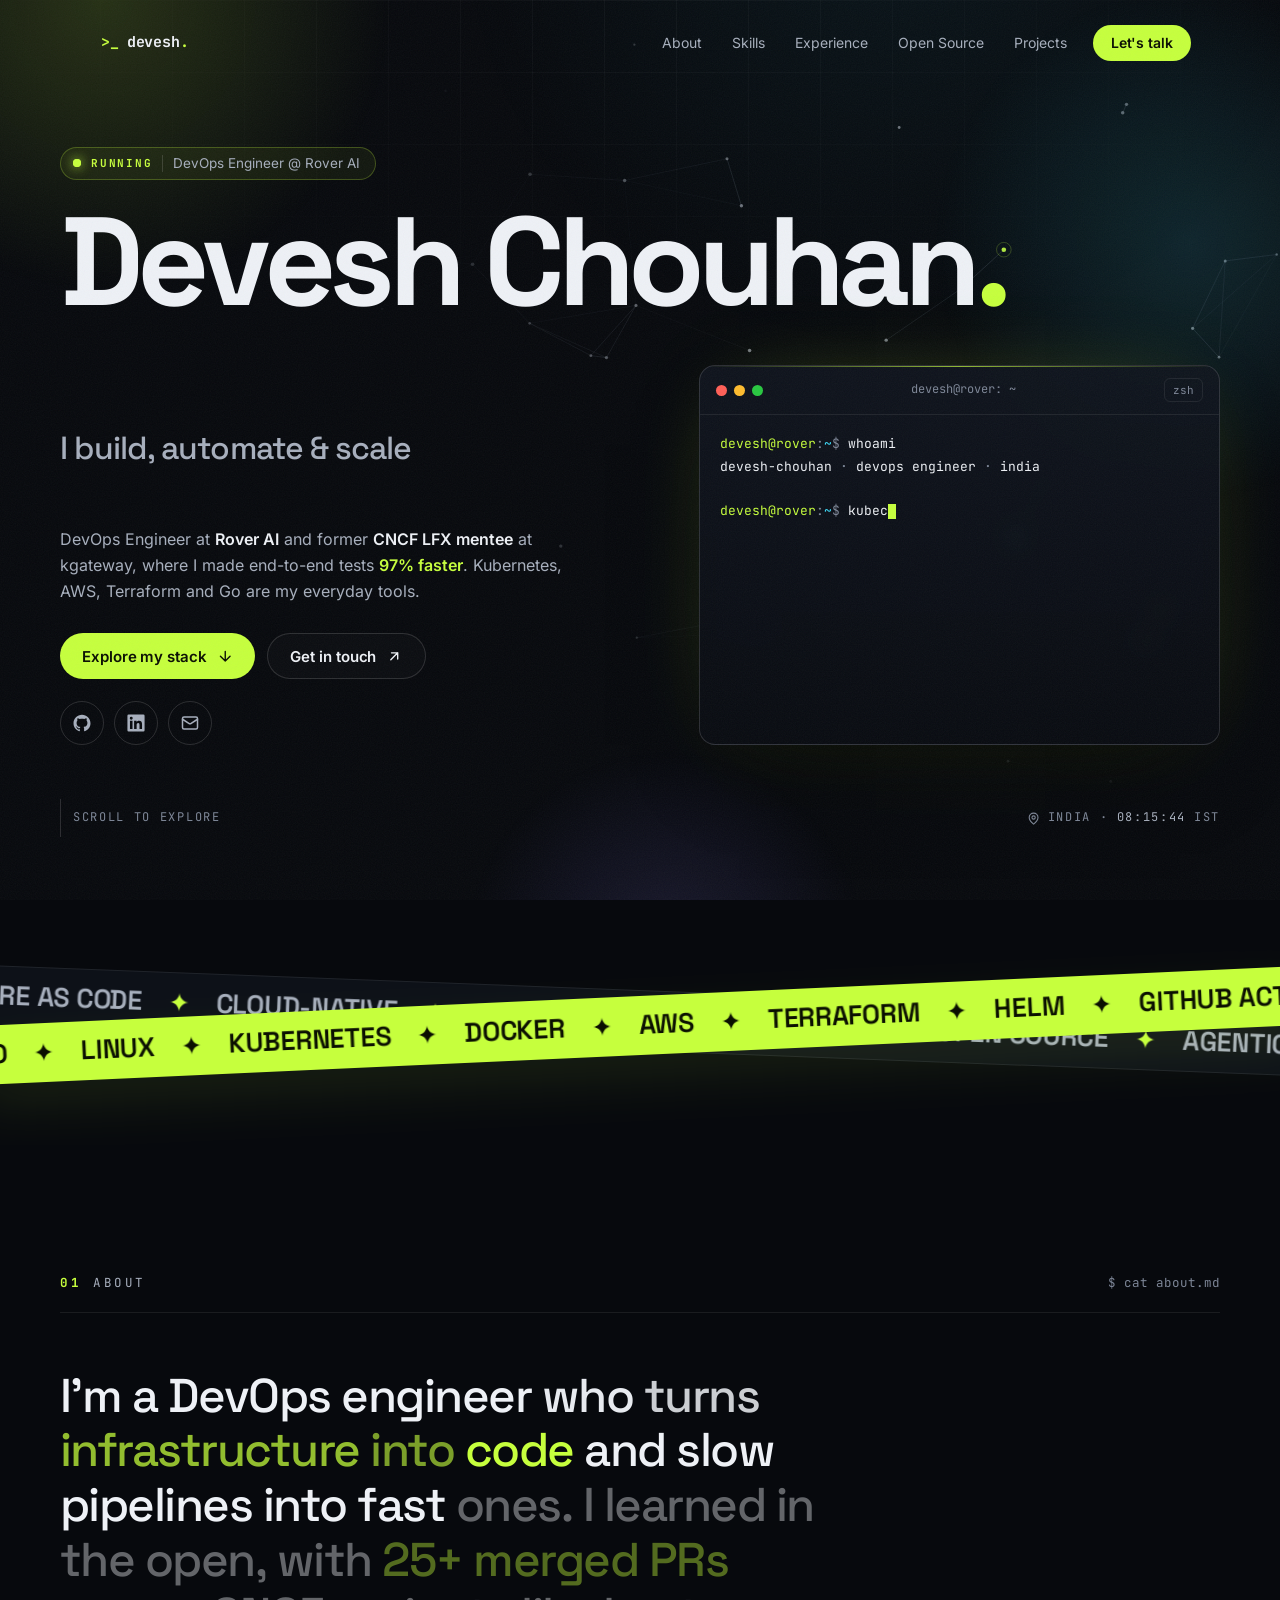
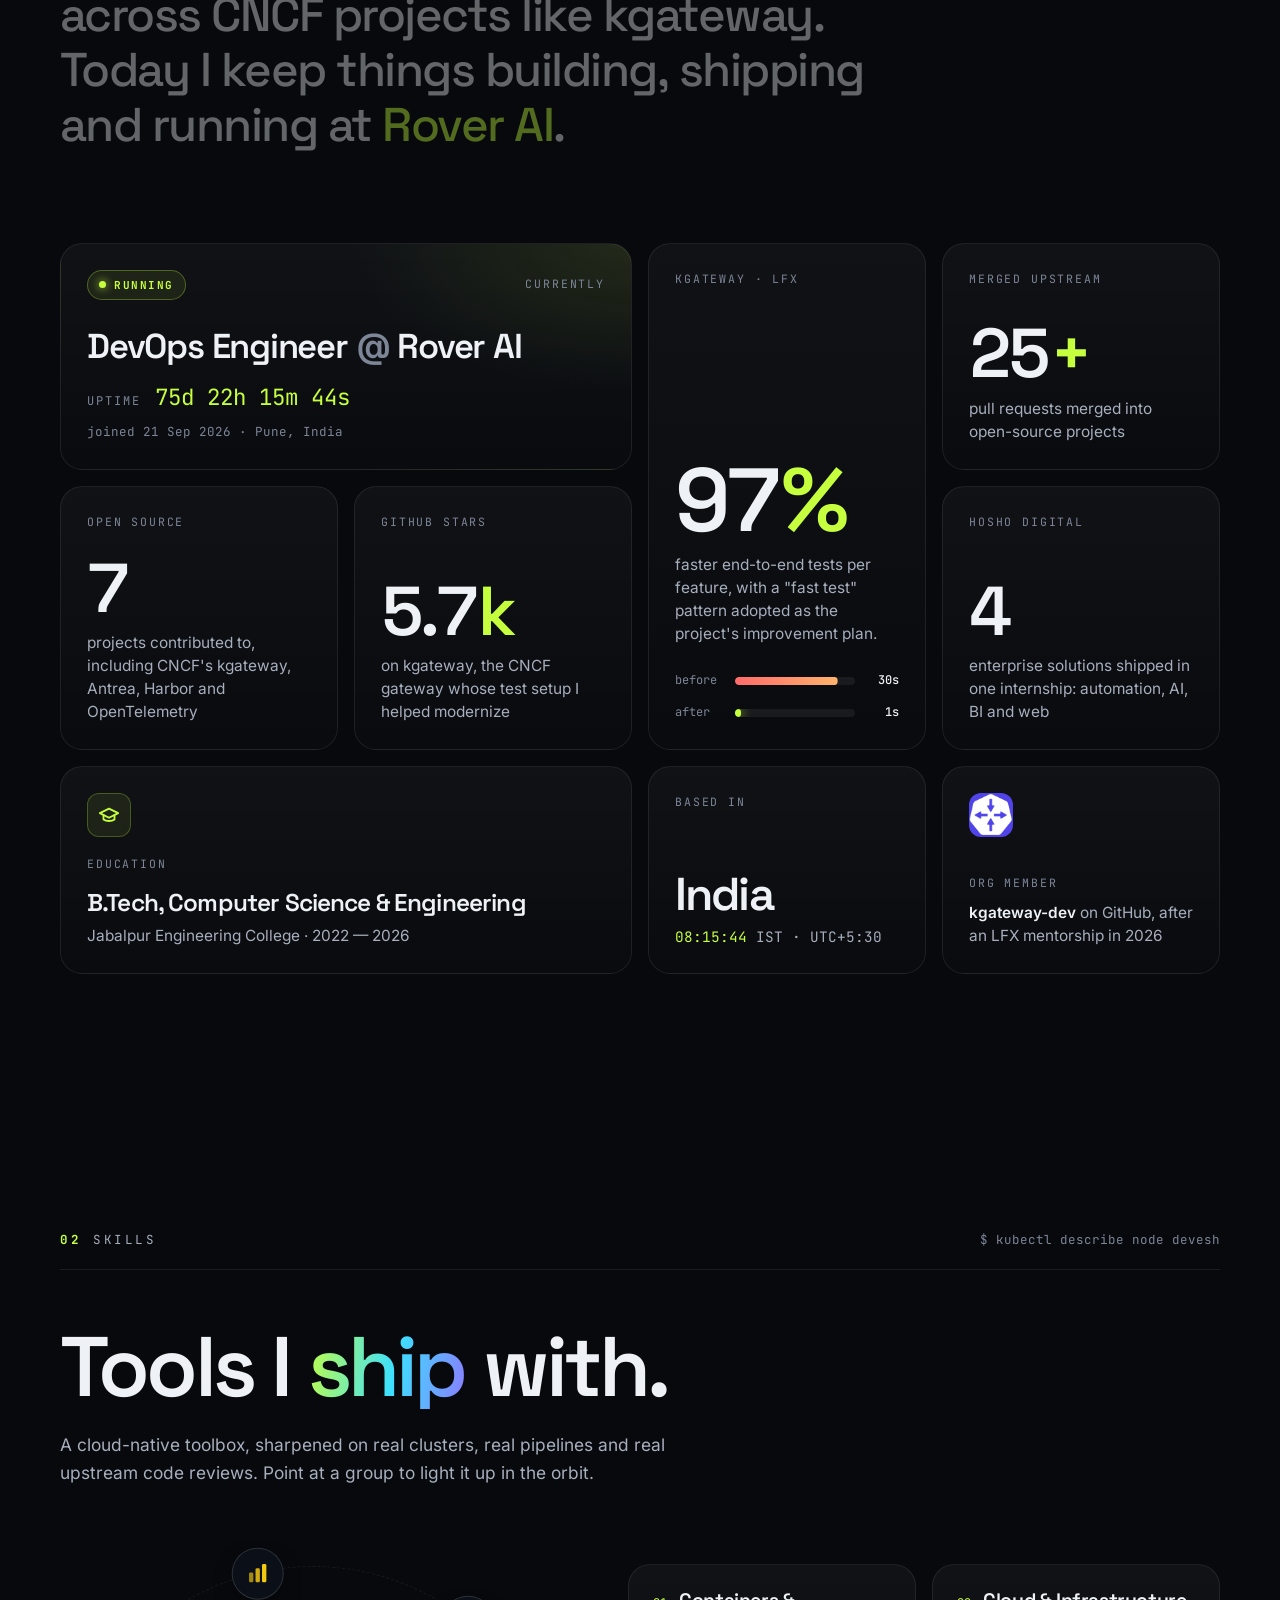
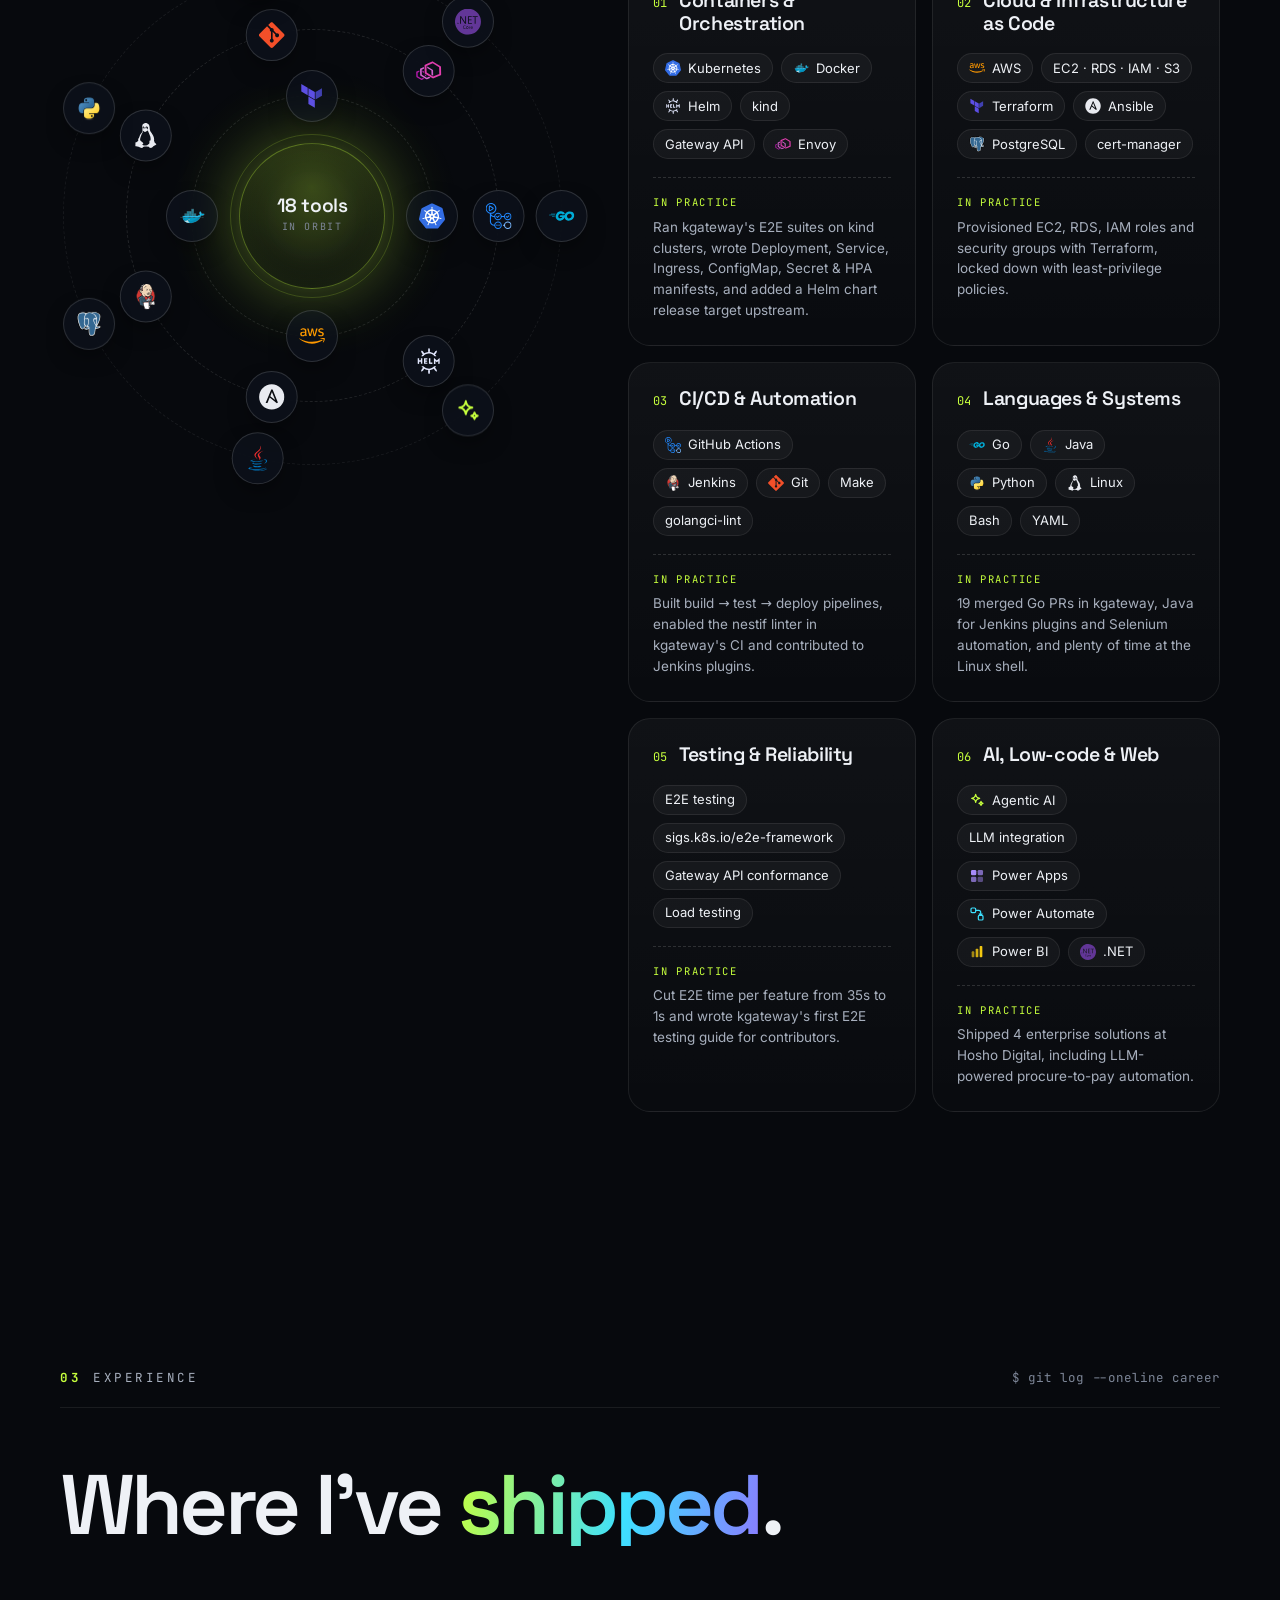
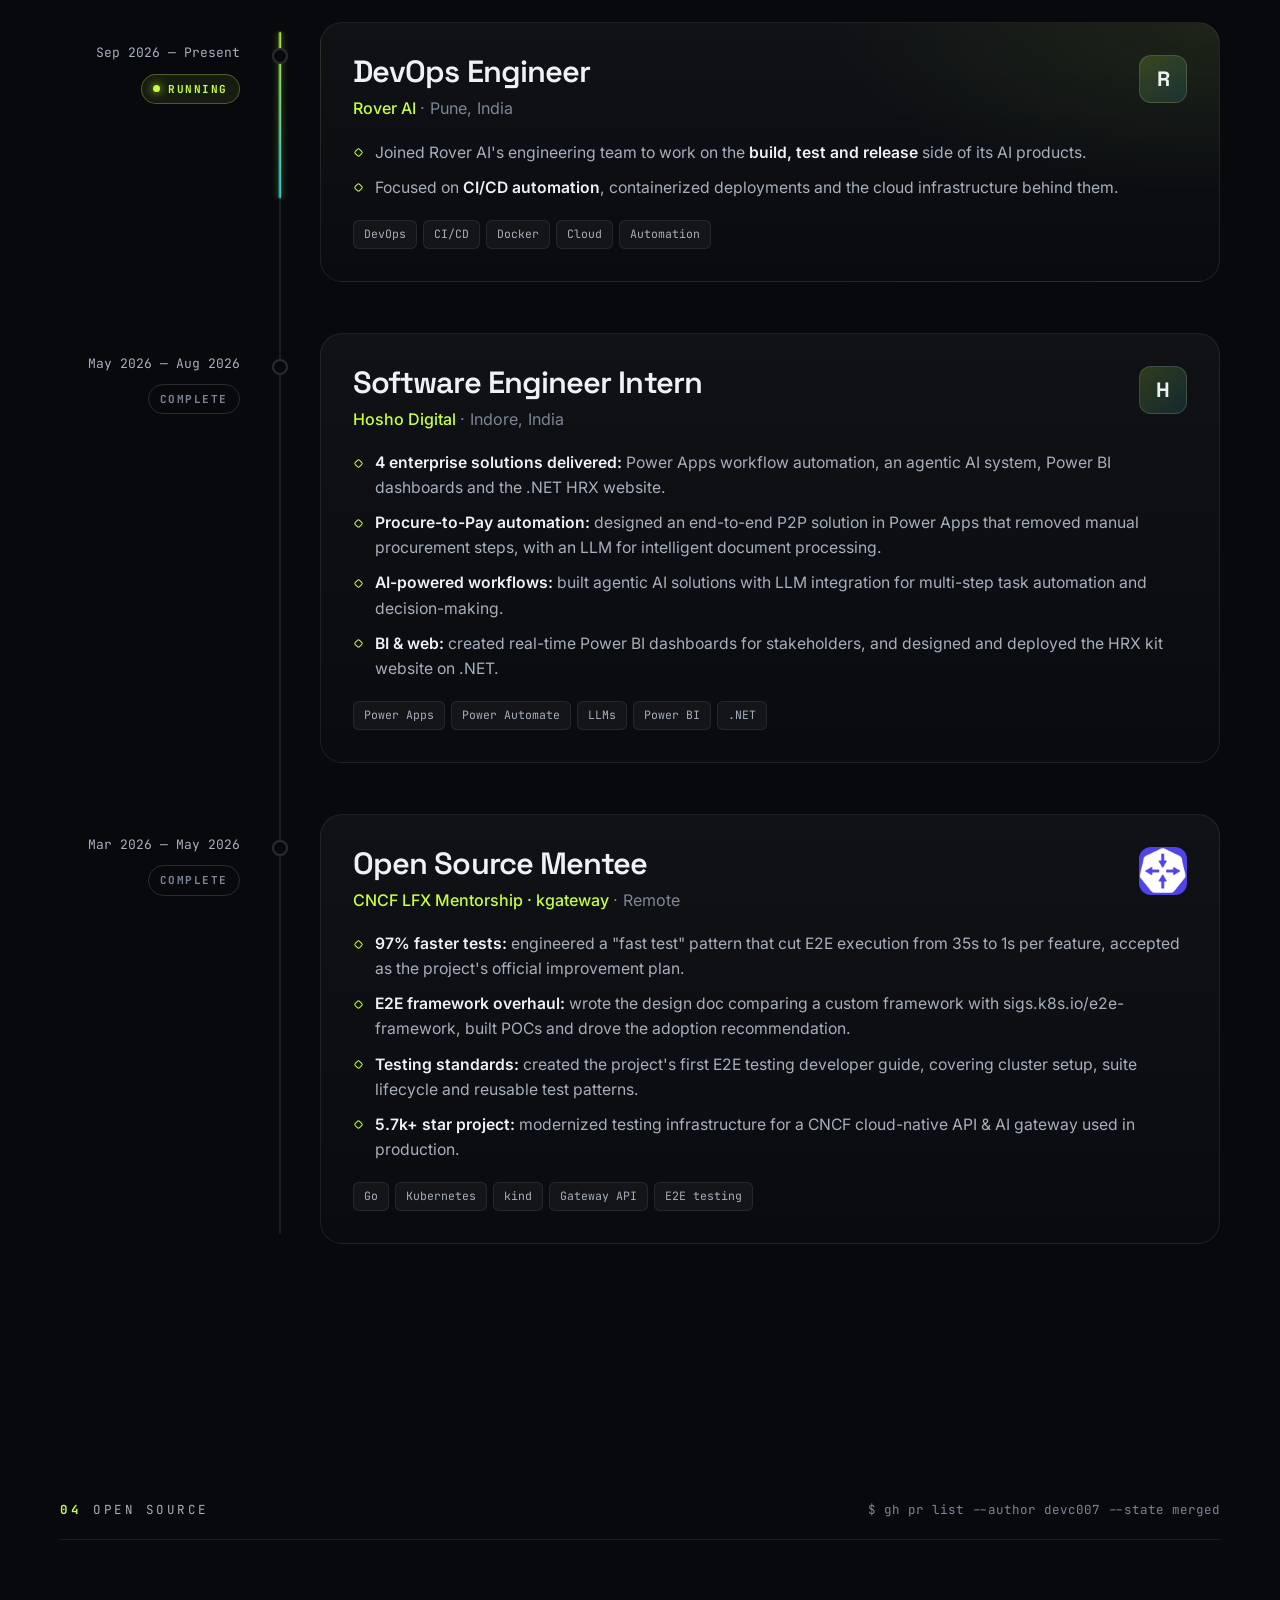
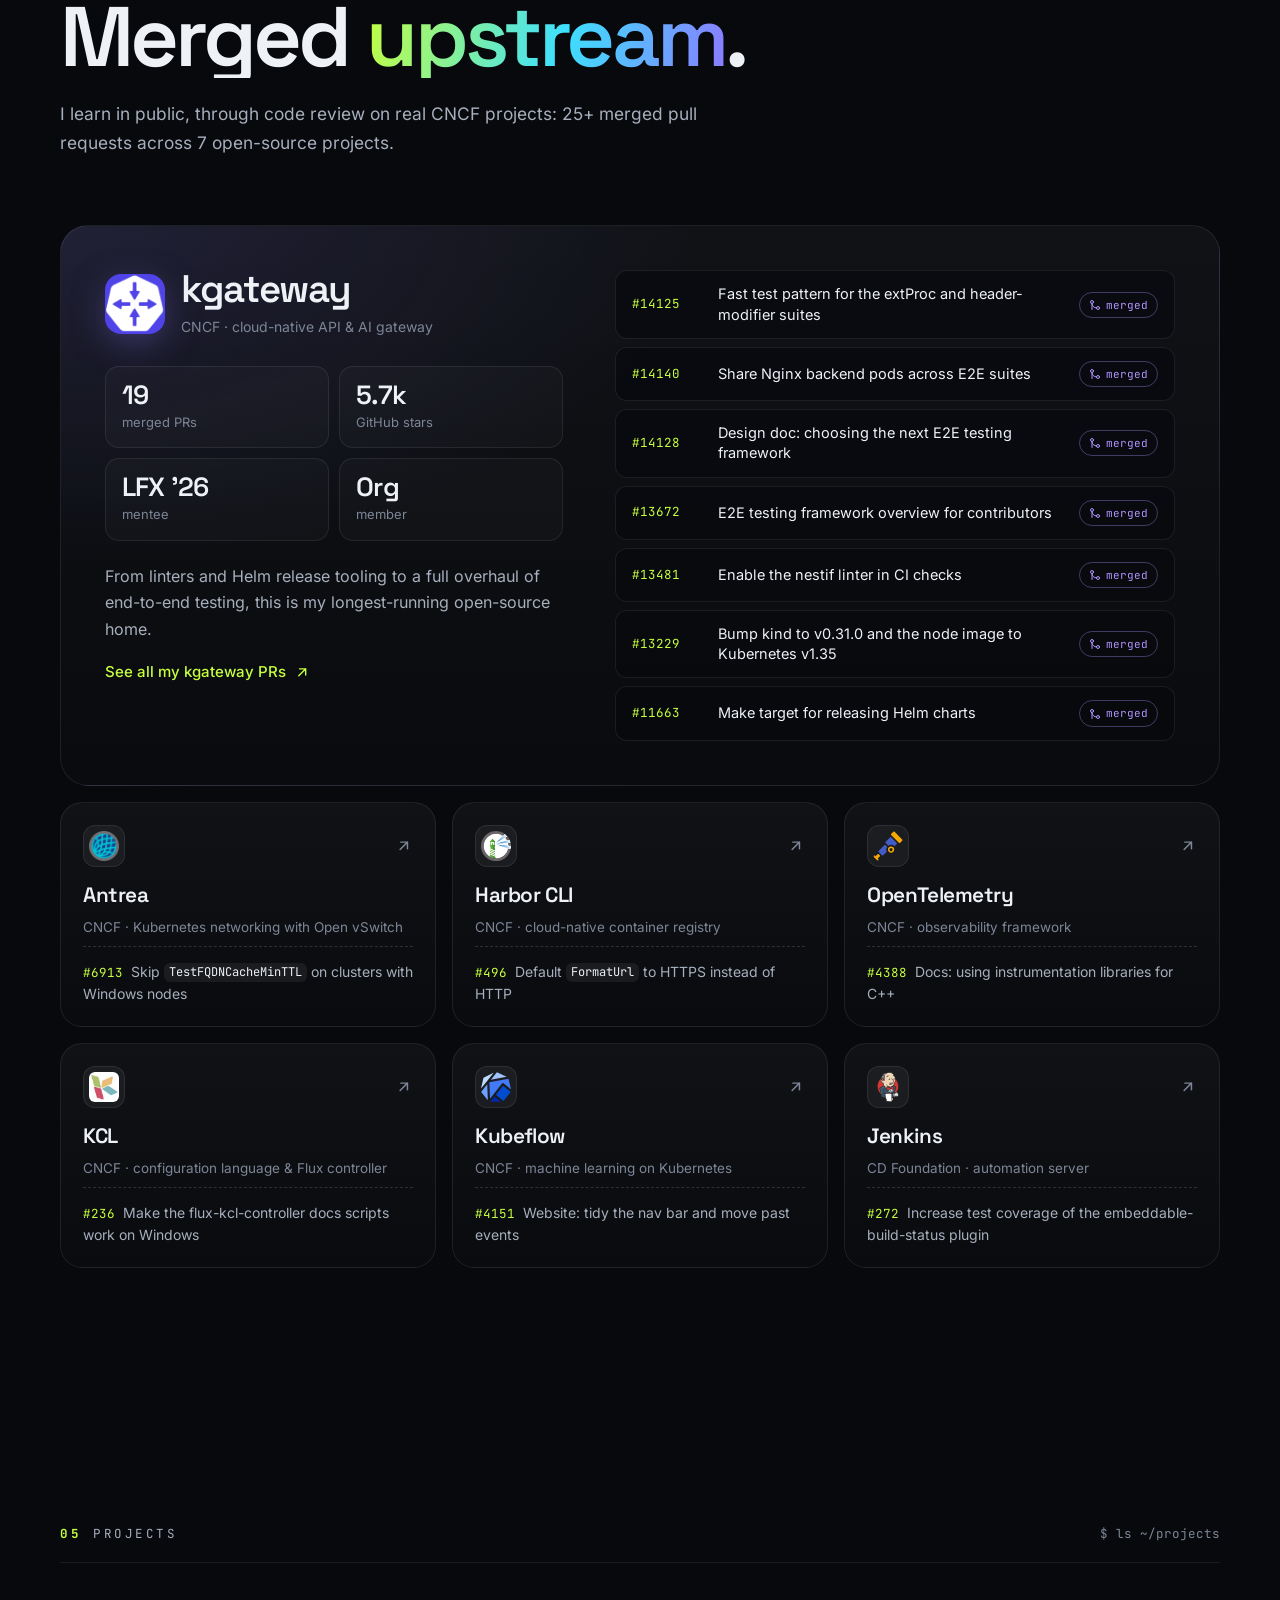
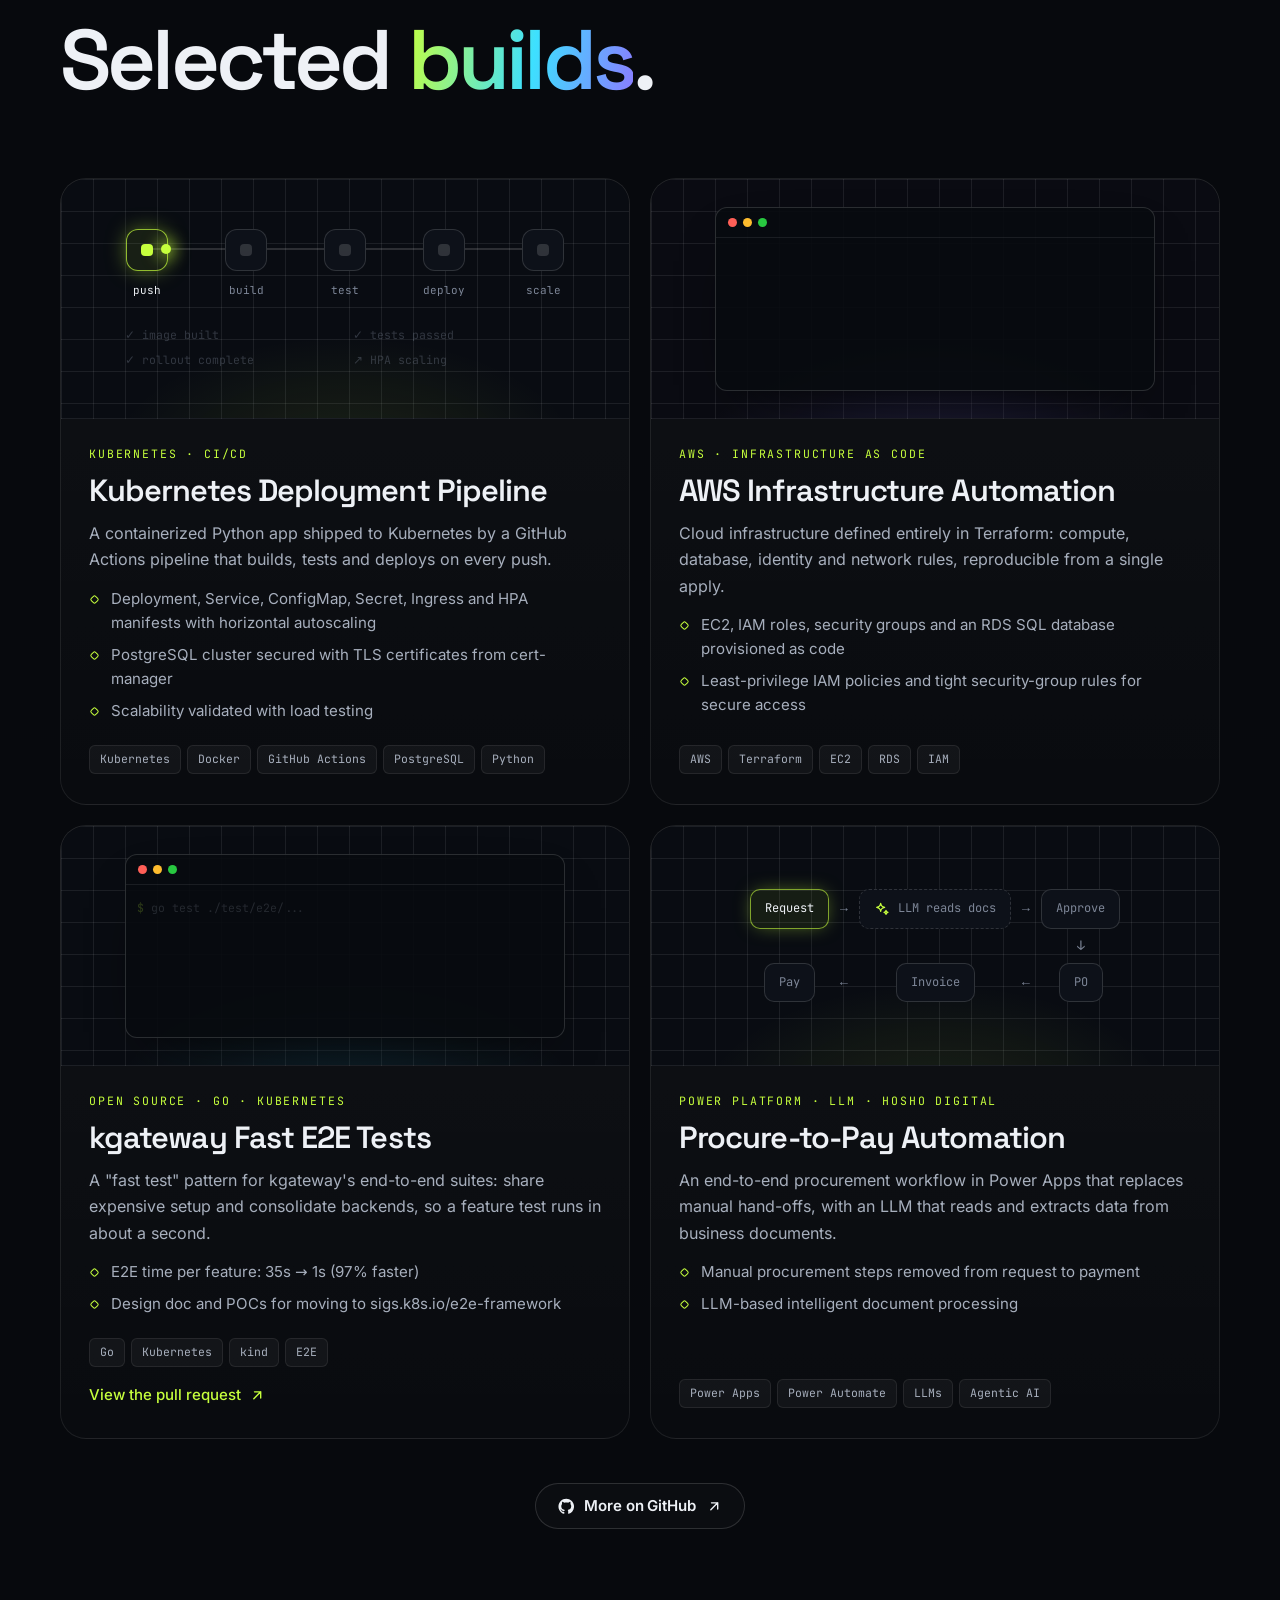
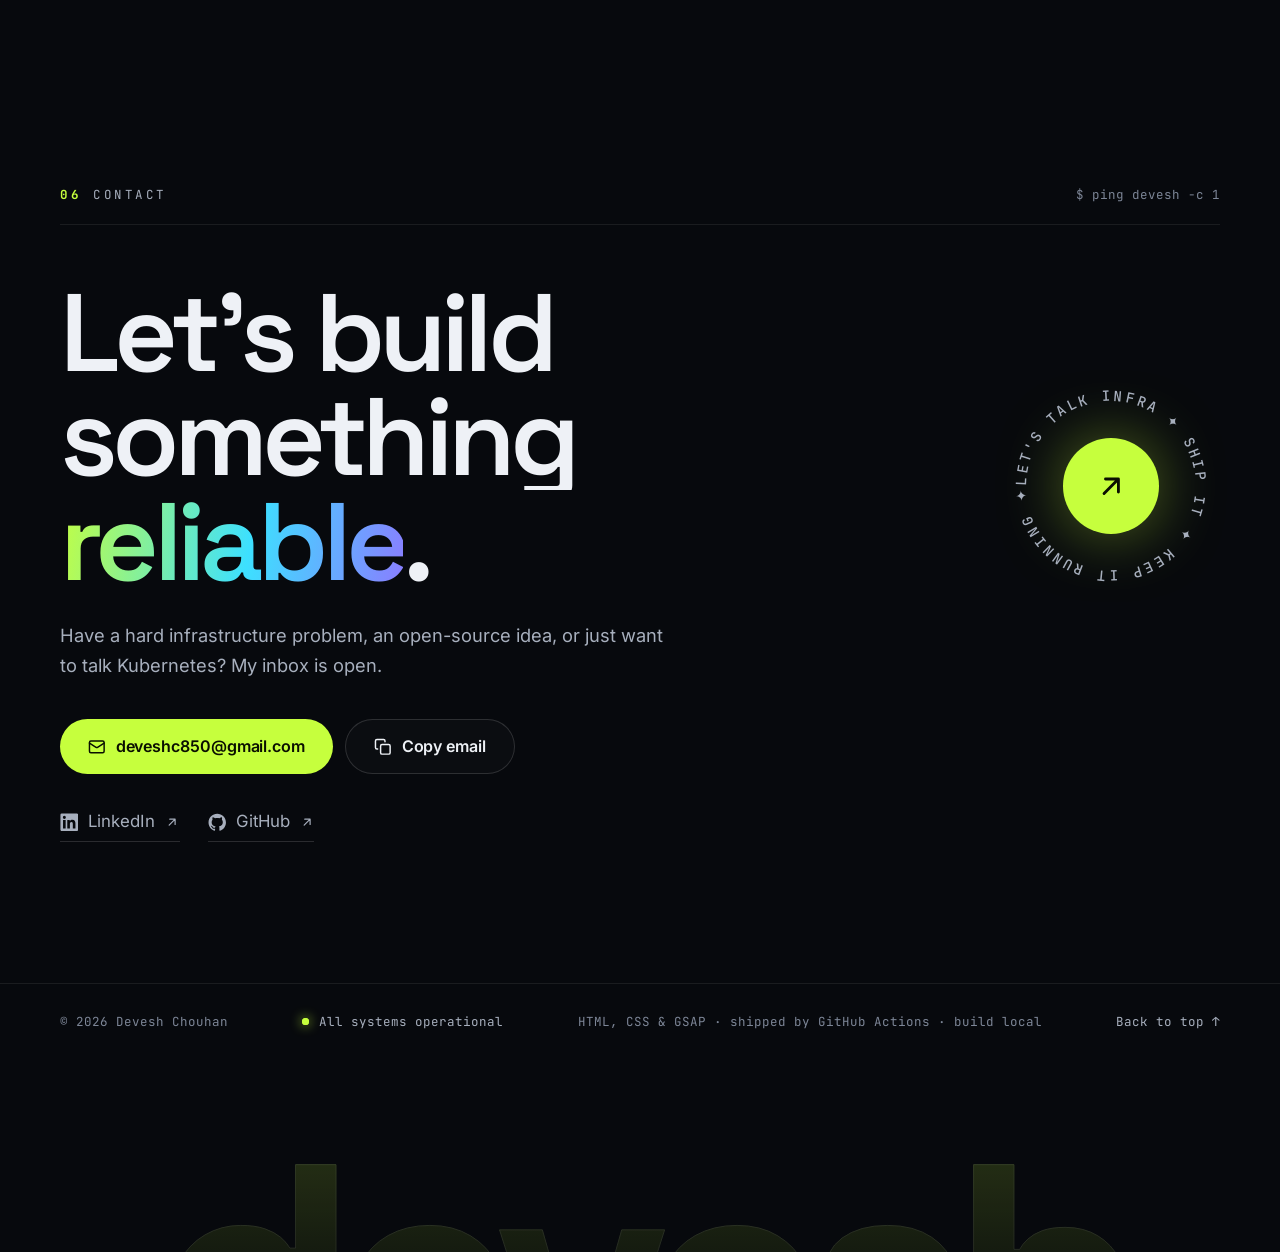
==== commit 5b60a067: "Self-host fonts, fix Lighthouse accessibility findings - Serve Space Grotesk, Inter and JetBrains Mo" ====
--- a/index.html
+++ b/index.html
@@ -27,9 +27,9 @@
   <link rel="icon" href="assets/img/favicon.svg" type="image/svg+xml">
   <link rel="apple-touch-icon" href="assets/img/apple-touch-icon.png">
 
-  <link rel="preconnect" href="https://fonts.googleapis.com">
-  <link rel="preconnect" href="https://fonts.gstatic.com" crossorigin>
-  <link rel="stylesheet" href="https://fonts.googleapis.com/css2?family=Inter:wght@400;500;600&amp;family=JetBrains+Mono:wght@400;500;700&amp;family=Space+Grotesk:wght@300..700&amp;display=swap">
+  <link rel="preload" href="assets/fonts/space-grotesk-latin.woff2" as="font" type="font/woff2" crossorigin>
+  <link rel="preload" href="assets/fonts/inter-latin.woff2" as="font" type="font/woff2" crossorigin>
+  <link rel="preload" href="assets/fonts/jetbrains-mono-latin.woff2" as="font" type="font/woff2" crossorigin>
   <link rel="stylesheet" href="assets/css/style.css">
 
   <script>
@@ -320,28 +320,28 @@
                 <span class="orbit__sub" id="orbitSub">in orbit</span>
               </div>
               <div class="orbit__ring orbit__ring--1" style="--n:4;--dur:40s">
-                <span class="planet" style="--i:0" data-cats="orch test" data-name="Kubernetes"><span class="planet__in"><img src="assets/icons/kubernetes.svg" alt="Kubernetes" width="26" height="26"></span></span>
-                <span class="planet" style="--i:1" data-cats="cloud" data-name="AWS"><span class="planet__in"><img src="assets/icons/aws.svg" alt="AWS" width="26" height="26"></span></span>
-                <span class="planet" style="--i:2" data-cats="orch" data-name="Docker"><span class="planet__in"><img src="assets/icons/docker.svg" alt="Docker" width="26" height="26"></span></span>
-                <span class="planet" style="--i:3" data-cats="cloud" data-name="Terraform"><span class="planet__in"><img src="assets/icons/terraform.svg" alt="Terraform" width="26" height="26"></span></span>
+                <span class="planet" style="--i:0" data-cats="orch test" data-name="Kubernetes"><span class="planet__in"><img loading="lazy" decoding="async" src="assets/icons/kubernetes.svg" alt="Kubernetes" width="26" height="26"></span></span>
+                <span class="planet" style="--i:1" data-cats="cloud" data-name="AWS"><span class="planet__in"><img loading="lazy" decoding="async" src="assets/icons/aws.svg" alt="AWS" width="26" height="26"></span></span>
+                <span class="planet" style="--i:2" data-cats="orch" data-name="Docker"><span class="planet__in"><img loading="lazy" decoding="async" src="assets/icons/docker.svg" alt="Docker" width="26" height="26"></span></span>
+                <span class="planet" style="--i:3" data-cats="cloud" data-name="Terraform"><span class="planet__in"><img loading="lazy" decoding="async" src="assets/icons/terraform.svg" alt="Terraform" width="26" height="26"></span></span>
               </div>
               <div class="orbit__ring orbit__ring--2" style="--n:7;--dur:64s">
-                <span class="planet" style="--i:0" data-cats="cicd" data-name="GitHub Actions"><span class="planet__in"><img src="assets/icons/github-actions.svg" alt="GitHub Actions" width="26" height="26"></span></span>
-                <span class="planet" style="--i:1" data-cats="orch cicd" data-name="Helm"><span class="planet__in"><img src="assets/icons/helm.svg" alt="Helm" width="26" height="26"></span></span>
-                <span class="planet" style="--i:2" data-cats="cloud cicd" data-name="Ansible"><span class="planet__in"><img src="assets/icons/ansible.svg" alt="Ansible" width="26" height="26"></span></span>
-                <span class="planet" style="--i:3" data-cats="cicd" data-name="Jenkins"><span class="planet__in"><img src="assets/icons/jenkins.svg" alt="Jenkins" width="26" height="26"></span></span>
-                <span class="planet" style="--i:4" data-cats="lang" data-name="Linux"><span class="planet__in"><img src="assets/icons/linux.svg" alt="Linux" width="26" height="26"></span></span>
-                <span class="planet" style="--i:5" data-cats="cicd lang" data-name="Git"><span class="planet__in"><img src="assets/icons/git.svg" alt="Git" width="26" height="26"></span></span>
-                <span class="planet" style="--i:6" data-cats="orch test" data-name="Envoy"><span class="planet__in"><img src="assets/icons/envoy.svg" alt="Envoy" width="26" height="26"></span></span>
+                <span class="planet" style="--i:0" data-cats="cicd" data-name="GitHub Actions"><span class="planet__in"><img loading="lazy" decoding="async" src="assets/icons/github-actions.svg" alt="GitHub Actions" width="26" height="26"></span></span>
+                <span class="planet" style="--i:1" data-cats="orch cicd" data-name="Helm"><span class="planet__in"><img loading="lazy" decoding="async" src="assets/icons/helm.svg" alt="Helm" width="26" height="26"></span></span>
+                <span class="planet" style="--i:2" data-cats="cloud cicd" data-name="Ansible"><span class="planet__in"><img loading="lazy" decoding="async" src="assets/icons/ansible.svg" alt="Ansible" width="26" height="26"></span></span>
+                <span class="planet" style="--i:3" data-cats="cicd" data-name="Jenkins"><span class="planet__in"><img loading="lazy" decoding="async" src="assets/icons/jenkins.svg" alt="Jenkins" width="26" height="26"></span></span>
+                <span class="planet" style="--i:4" data-cats="lang" data-name="Linux"><span class="planet__in"><img loading="lazy" decoding="async" src="assets/icons/linux.svg" alt="Linux" width="26" height="26"></span></span>
+                <span class="planet" style="--i:5" data-cats="cicd lang" data-name="Git"><span class="planet__in"><img loading="lazy" decoding="async" src="assets/icons/git.svg" alt="Git" width="26" height="26"></span></span>
+                <span class="planet" style="--i:6" data-cats="orch test" data-name="Envoy"><span class="planet__in"><img loading="lazy" decoding="async" src="assets/icons/envoy.svg" alt="Envoy" width="26" height="26"></span></span>
               </div>
               <div class="orbit__ring orbit__ring--3" style="--n:7;--dur:90s">
-                <span class="planet" style="--i:0" data-cats="lang test" data-name="Go"><span class="planet__in"><img src="assets/icons/go.svg" alt="Go" width="26" height="26"></span></span>
+                <span class="planet" style="--i:0" data-cats="lang test" data-name="Go"><span class="planet__in"><img loading="lazy" decoding="async" src="assets/icons/go.svg" alt="Go" width="26" height="26"></span></span>
                 <span class="planet" style="--i:1" data-cats="ai" data-name="Agentic AI"><span class="planet__in"><svg class="planet__svg" aria-label="Agentic AI" role="img"><use href="#i-ai"/></svg></span></span>
-                <span class="planet" style="--i:2" data-cats="lang" data-name="Java"><span class="planet__in"><img src="assets/icons/java.svg" alt="Java" width="26" height="26"></span></span>
-                <span class="planet" style="--i:3" data-cats="cloud" data-name="PostgreSQL"><span class="planet__in"><img src="assets/icons/postgresql.svg" alt="PostgreSQL" width="26" height="26"></span></span>
-                <span class="planet" style="--i:4" data-cats="lang" data-name="Python"><span class="planet__in"><img src="assets/icons/python.svg" alt="Python" width="26" height="26"></span></span>
+                <span class="planet" style="--i:2" data-cats="lang" data-name="Java"><span class="planet__in"><img loading="lazy" decoding="async" src="assets/icons/java.svg" alt="Java" width="26" height="26"></span></span>
+                <span class="planet" style="--i:3" data-cats="cloud" data-name="PostgreSQL"><span class="planet__in"><img loading="lazy" decoding="async" src="assets/icons/postgresql.svg" alt="PostgreSQL" width="26" height="26"></span></span>
+                <span class="planet" style="--i:4" data-cats="lang" data-name="Python"><span class="planet__in"><img loading="lazy" decoding="async" src="assets/icons/python.svg" alt="Python" width="26" height="26"></span></span>
                 <span class="planet" style="--i:5" data-cats="ai" data-name="Power BI"><span class="planet__in"><svg class="planet__svg" aria-label="Power BI" role="img"><use href="#i-bars"/></svg></span></span>
-                <span class="planet" style="--i:6" data-cats="ai" data-name=".NET"><span class="planet__in"><img src="assets/icons/dotnet.svg" alt=".NET" width="26" height="26"></span></span>
+                <span class="planet" style="--i:6" data-cats="ai" data-name=".NET"><span class="planet__in"><img loading="lazy" decoding="async" src="assets/icons/dotnet.svg" alt=".NET" width="26" height="26"></span></span>
               </div>
             </div>
           </div>
@@ -350,12 +350,12 @@
             <article class="skill-card spot" data-cat="orch" data-short="Orchestration" tabindex="0" data-reveal>
               <div class="skill-card__head"><span class="skill-card__no">01</span><h3>Containers &amp; Orchestration</h3></div>
               <ul class="chips">
-                <li><img src="assets/icons/kubernetes.svg" alt="" width="16" height="16">Kubernetes</li>
-                <li><img src="assets/icons/docker.svg" alt="" width="16" height="16">Docker</li>
-                <li><img src="assets/icons/helm.svg" alt="" width="16" height="16">Helm</li>
+                <li><img loading="lazy" decoding="async" src="assets/icons/kubernetes.svg" alt="" width="16" height="16">Kubernetes</li>
+                <li><img loading="lazy" decoding="async" src="assets/icons/docker.svg" alt="" width="16" height="16">Docker</li>
+                <li><img loading="lazy" decoding="async" src="assets/icons/helm.svg" alt="" width="16" height="16">Helm</li>
                 <li>kind</li>
                 <li>Gateway API</li>
-                <li><img src="assets/icons/envoy.svg" alt="" width="16" height="16">Envoy</li>
+                <li><img loading="lazy" decoding="async" src="assets/icons/envoy.svg" alt="" width="16" height="16">Envoy</li>
               </ul>
               <p class="skill-card__proof"><span>In practice</span>Ran kgateway's E2E suites on kind clusters, wrote Deployment, Service, Ingress, ConfigMap, Secret &amp; HPA manifests, and added a Helm chart release target upstream.</p>
             </article>
@@ -363,11 +363,11 @@
             <article class="skill-card spot" data-cat="cloud" data-short="Cloud &amp; IaC" tabindex="0" data-reveal>
               <div class="skill-card__head"><span class="skill-card__no">02</span><h3>Cloud &amp; Infrastructure as Code</h3></div>
               <ul class="chips">
-                <li><img src="assets/icons/aws.svg" alt="" width="16" height="16">AWS</li>
+                <li><img loading="lazy" decoding="async" src="assets/icons/aws.svg" alt="" width="16" height="16">AWS</li>
                 <li>EC2 · RDS · IAM · S3</li>
-                <li><img src="assets/icons/terraform.svg" alt="" width="16" height="16">Terraform</li>
-                <li><img src="assets/icons/ansible.svg" alt="" width="16" height="16">Ansible</li>
-                <li><img src="assets/icons/postgresql.svg" alt="" width="16" height="16">PostgreSQL</li>
+                <li><img loading="lazy" decoding="async" src="assets/icons/terraform.svg" alt="" width="16" height="16">Terraform</li>
+                <li><img loading="lazy" decoding="async" src="assets/icons/ansible.svg" alt="" width="16" height="16">Ansible</li>
+                <li><img loading="lazy" decoding="async" src="assets/icons/postgresql.svg" alt="" width="16" height="16">PostgreSQL</li>
                 <li>cert-manager</li>
               </ul>
               <p class="skill-card__proof"><span>In practice</span>Provisioned EC2, RDS, IAM roles and security groups with Terraform, locked down with least-privilege policies.</p>
@@ -376,9 +376,9 @@
             <article class="skill-card spot" data-cat="cicd" data-short="CI/CD" tabindex="0" data-reveal>
               <div class="skill-card__head"><span class="skill-card__no">03</span><h3>CI/CD &amp; Automation</h3></div>
               <ul class="chips">
-                <li><img src="assets/icons/github-actions.svg" alt="" width="16" height="16">GitHub Actions</li>
-                <li><img src="assets/icons/jenkins.svg" alt="" width="16" height="16">Jenkins</li>
-                <li><img src="assets/icons/git.svg" alt="" width="16" height="16">Git</li>
+                <li><img loading="lazy" decoding="async" src="assets/icons/github-actions.svg" alt="" width="16" height="16">GitHub Actions</li>
+                <li><img loading="lazy" decoding="async" src="assets/icons/jenkins.svg" alt="" width="16" height="16">Jenkins</li>
+                <li><img loading="lazy" decoding="async" src="assets/icons/git.svg" alt="" width="16" height="16">Git</li>
                 <li>Make</li>
                 <li>golangci-lint</li>
               </ul>
@@ -388,10 +388,10 @@
             <article class="skill-card spot" data-cat="lang" data-short="Languages" tabindex="0" data-reveal>
               <div class="skill-card__head"><span class="skill-card__no">04</span><h3>Languages &amp; Systems</h3></div>
               <ul class="chips">
-                <li><img src="assets/icons/go.svg" alt="" width="16" height="16">Go</li>
-                <li><img src="assets/icons/java.svg" alt="" width="16" height="16">Java</li>
-                <li><img src="assets/icons/python.svg" alt="" width="16" height="16">Python</li>
-                <li><img src="assets/icons/linux.svg" alt="" width="16" height="16">Linux</li>
+                <li><img loading="lazy" decoding="async" src="assets/icons/go.svg" alt="" width="16" height="16">Go</li>
+                <li><img loading="lazy" decoding="async" src="assets/icons/java.svg" alt="" width="16" height="16">Java</li>
+                <li><img loading="lazy" decoding="async" src="assets/icons/python.svg" alt="" width="16" height="16">Python</li>
+                <li><img loading="lazy" decoding="async" src="assets/icons/linux.svg" alt="" width="16" height="16">Linux</li>
                 <li>Bash</li>
                 <li>YAML</li>
               </ul>
@@ -417,7 +417,7 @@
                 <li><svg class="chip-svg" aria-hidden="true"><use href="#i-apps"/></svg>Power Apps</li>
                 <li><svg class="chip-svg" aria-hidden="true"><use href="#i-flow"/></svg>Power Automate</li>
                 <li><svg class="chip-svg" aria-hidden="true"><use href="#i-bars"/></svg>Power BI</li>
-                <li><img src="assets/icons/dotnet.svg" alt="" width="16" height="16">.NET</li>
+                <li><img loading="lazy" decoding="async" src="assets/icons/dotnet.svg" alt="" width="16" height="16">.NET</li>
               </ul>
               <p class="skill-card__proof"><span>In practice</span>Shipped 4 enterprise solutions at Hosho Digital, including LLM-powered procure-to-pay automation.</p>
             </article>
@@ -735,7 +735,7 @@
           <li><a href="https://www.linkedin.com/in/devesh-chauhan-715794276/" target="_blank" rel="noopener"><svg class="i" aria-hidden="true"><use href="#i-linkedin"/></svg>LinkedIn<svg class="i i--sm" aria-hidden="true"><use href="#i-arrow-ur"/></svg></a></li>
           <li><a href="https://github.com/devc007" target="_blank" rel="noopener"><svg class="i" aria-hidden="true"><use href="#i-github"/></svg>GitHub<svg class="i i--sm" aria-hidden="true"><use href="#i-arrow-ur"/></svg></a></li>
         </ul>
-        <a class="contact__badge magnetic" href="mailto:deveshc850@gmail.com" aria-label="Email Devesh">
+        <a class="contact__badge magnetic" href="mailto:deveshc850@gmail.com" aria-hidden="true" tabindex="-1">
           <svg class="contact__ring" viewBox="0 0 200 200" aria-hidden="true">
             <defs><path id="ringPath" d="M100 100m-78 0a78 78 0 1 1 156 0a78 78 0 1 1-156 0"/></defs>
             <text><textPath href="#ringPath" textLength="486" lengthAdjust="spacing">LET'S TALK INFRA ✦ SHIP IT ✦ KEEP IT RUNNING ✦ </textPath></text>
--- a/assets/css/style.css
+++ b/assets/css/style.css
@@ -2,6 +2,11 @@
    Devesh Chouhan · portfolio
    Dark "control plane" theme: near-black, signal lime + cyan, big type.
    ========================================================================== */
+
+/* ---------- Fonts (self-hosted variable fonts, SIL OFL 1.1: assets/fonts/OFL-*.txt) ---------- */
+@font-face { font-family: "Space Grotesk"; src: url("../fonts/space-grotesk-latin.woff2") format("woff2"); font-weight: 300 700; font-style: normal; font-display: swap; }
+@font-face { font-family: "Inter"; src: url("../fonts/inter-latin.woff2") format("woff2"); font-weight: 100 900; font-style: normal; font-display: swap; }
+@font-face { font-family: "JetBrains Mono"; src: url("../fonts/jetbrains-mono-latin.woff2") format("woff2"); font-weight: 100 800; font-style: normal; font-display: swap; }
 
 :root {
   --bg: #07090d;
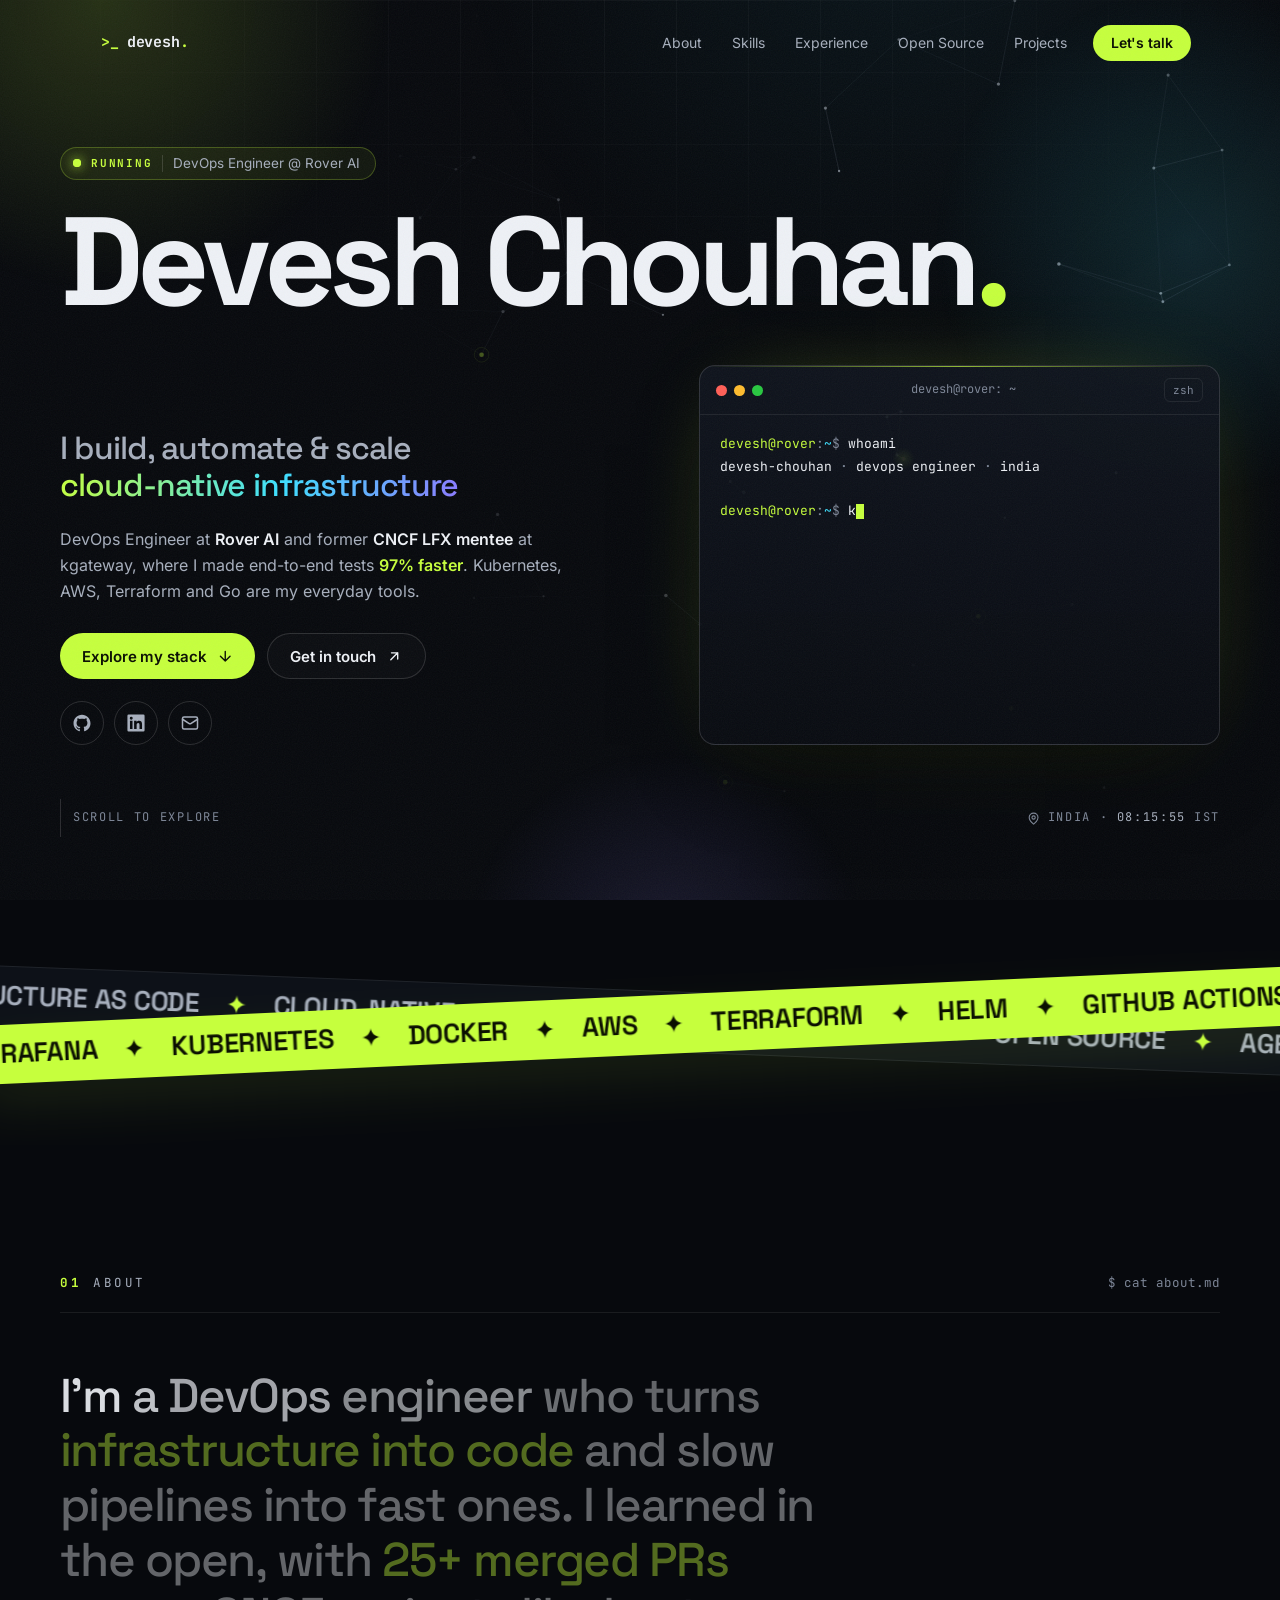
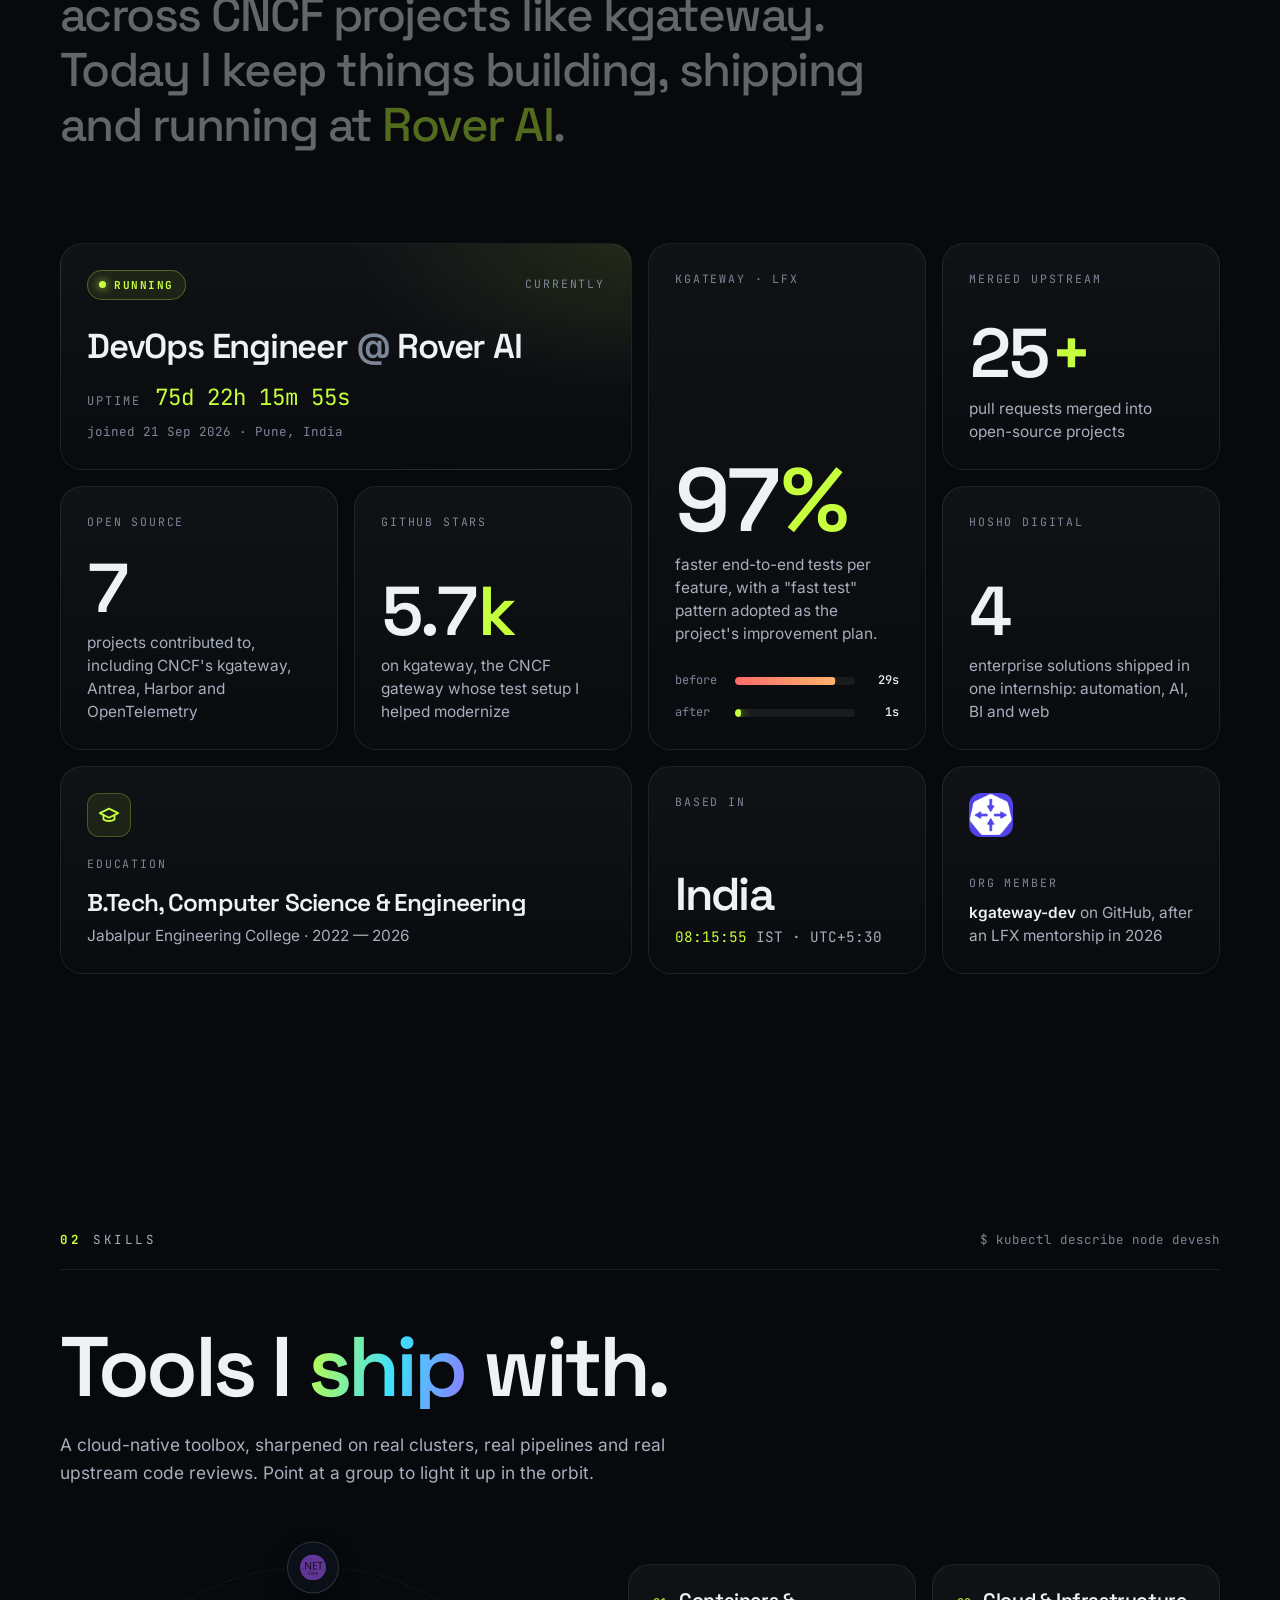
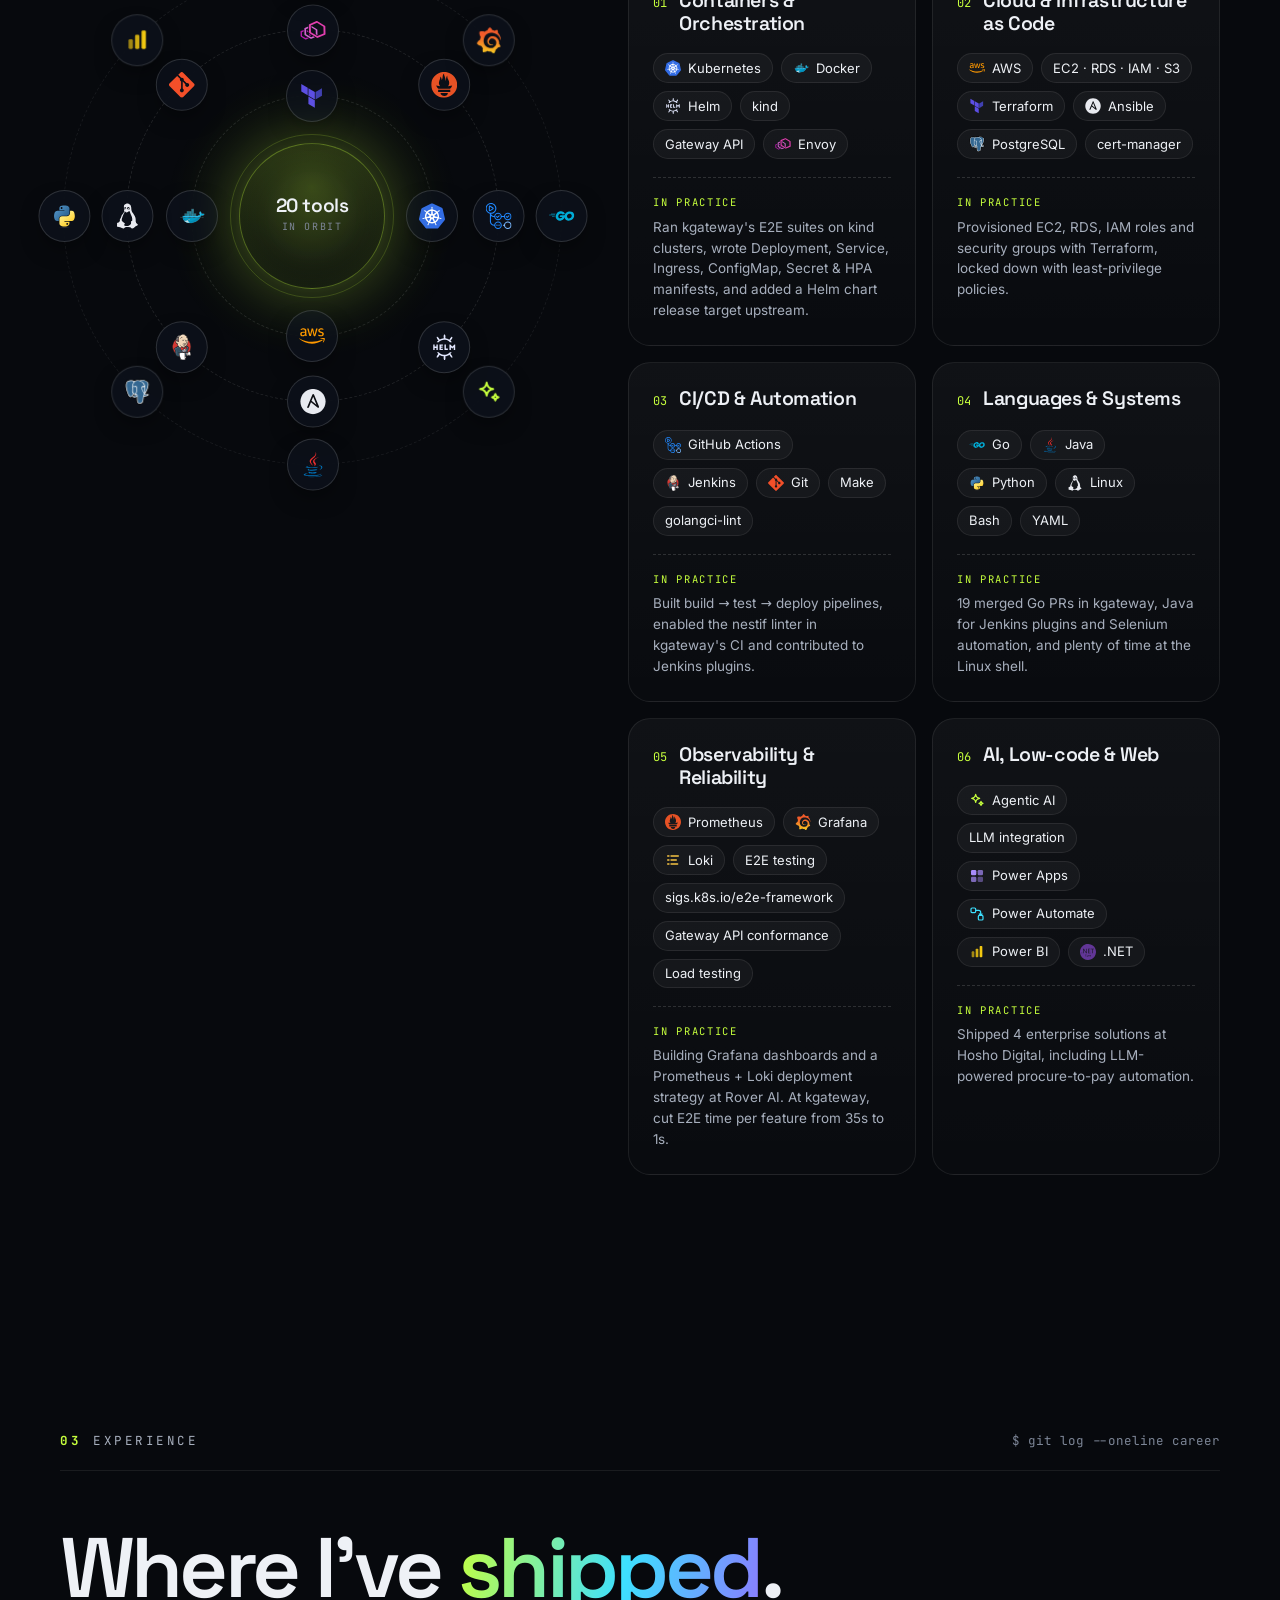
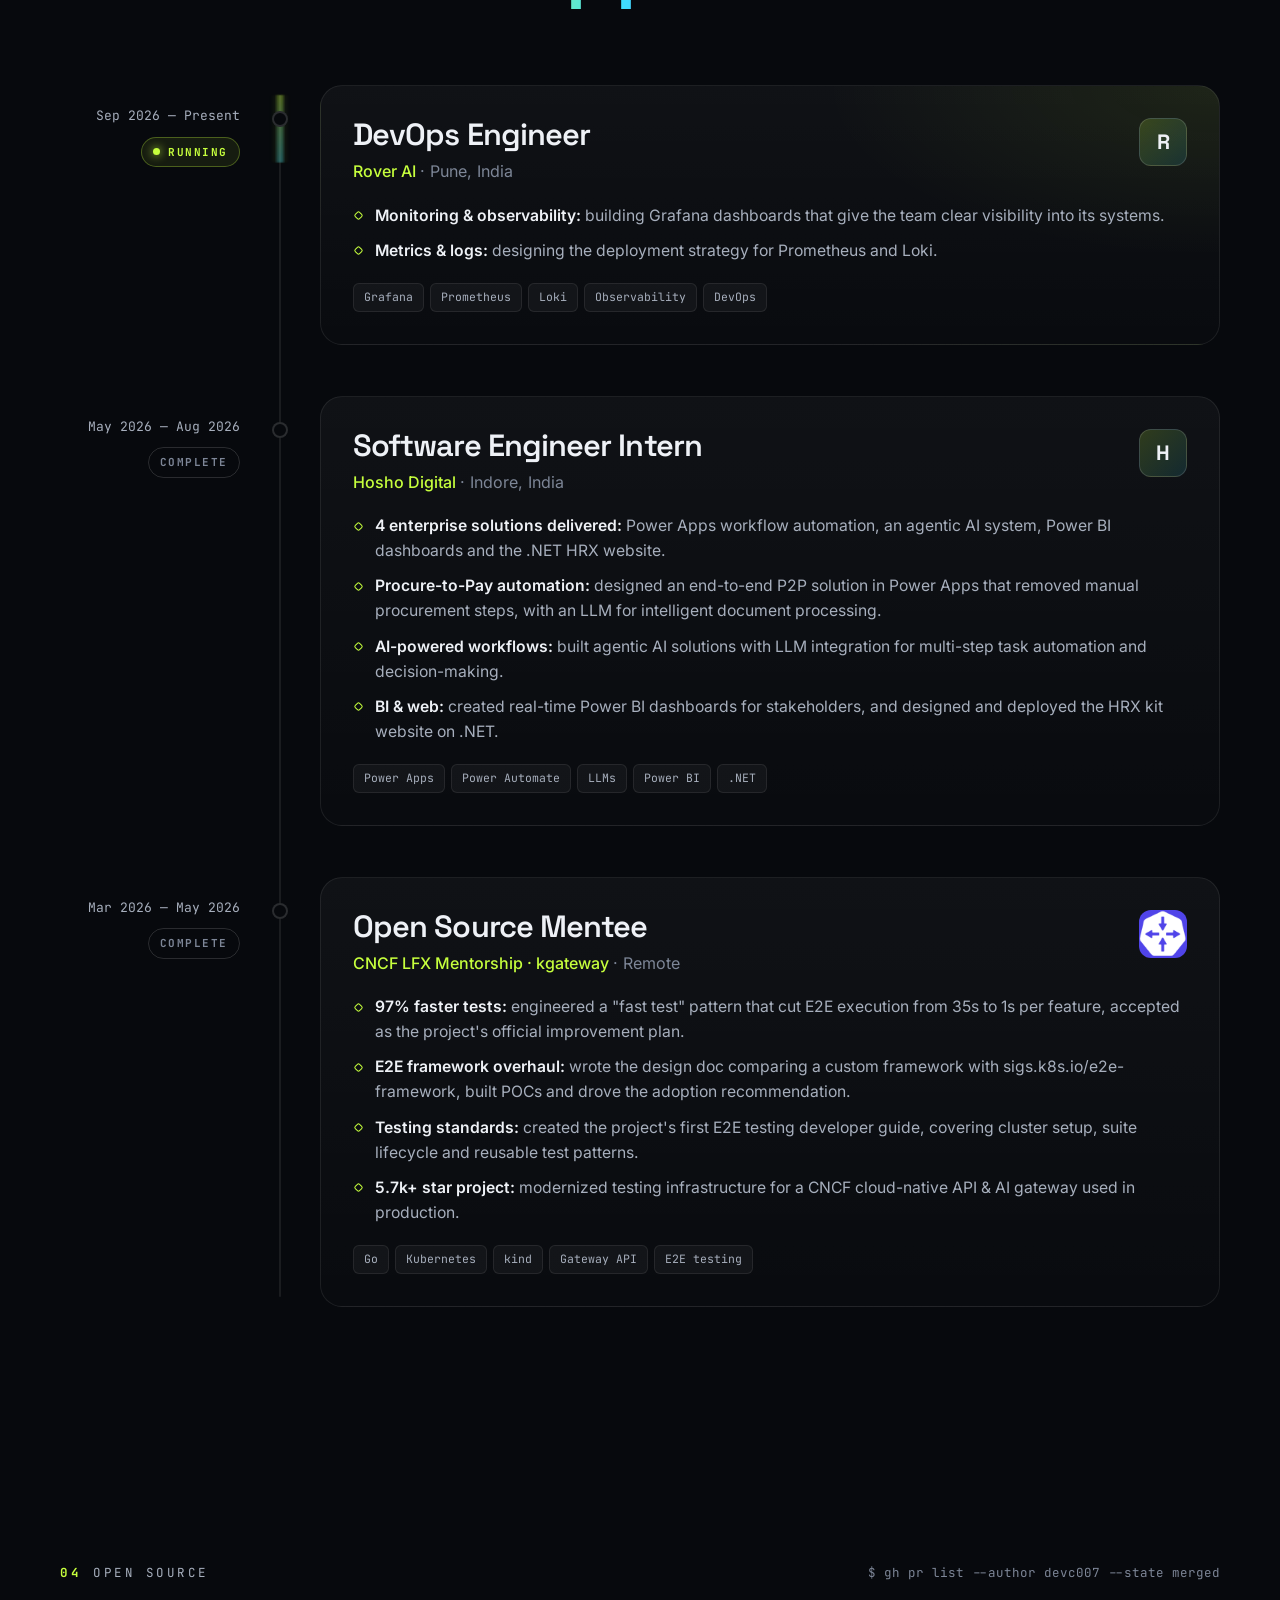
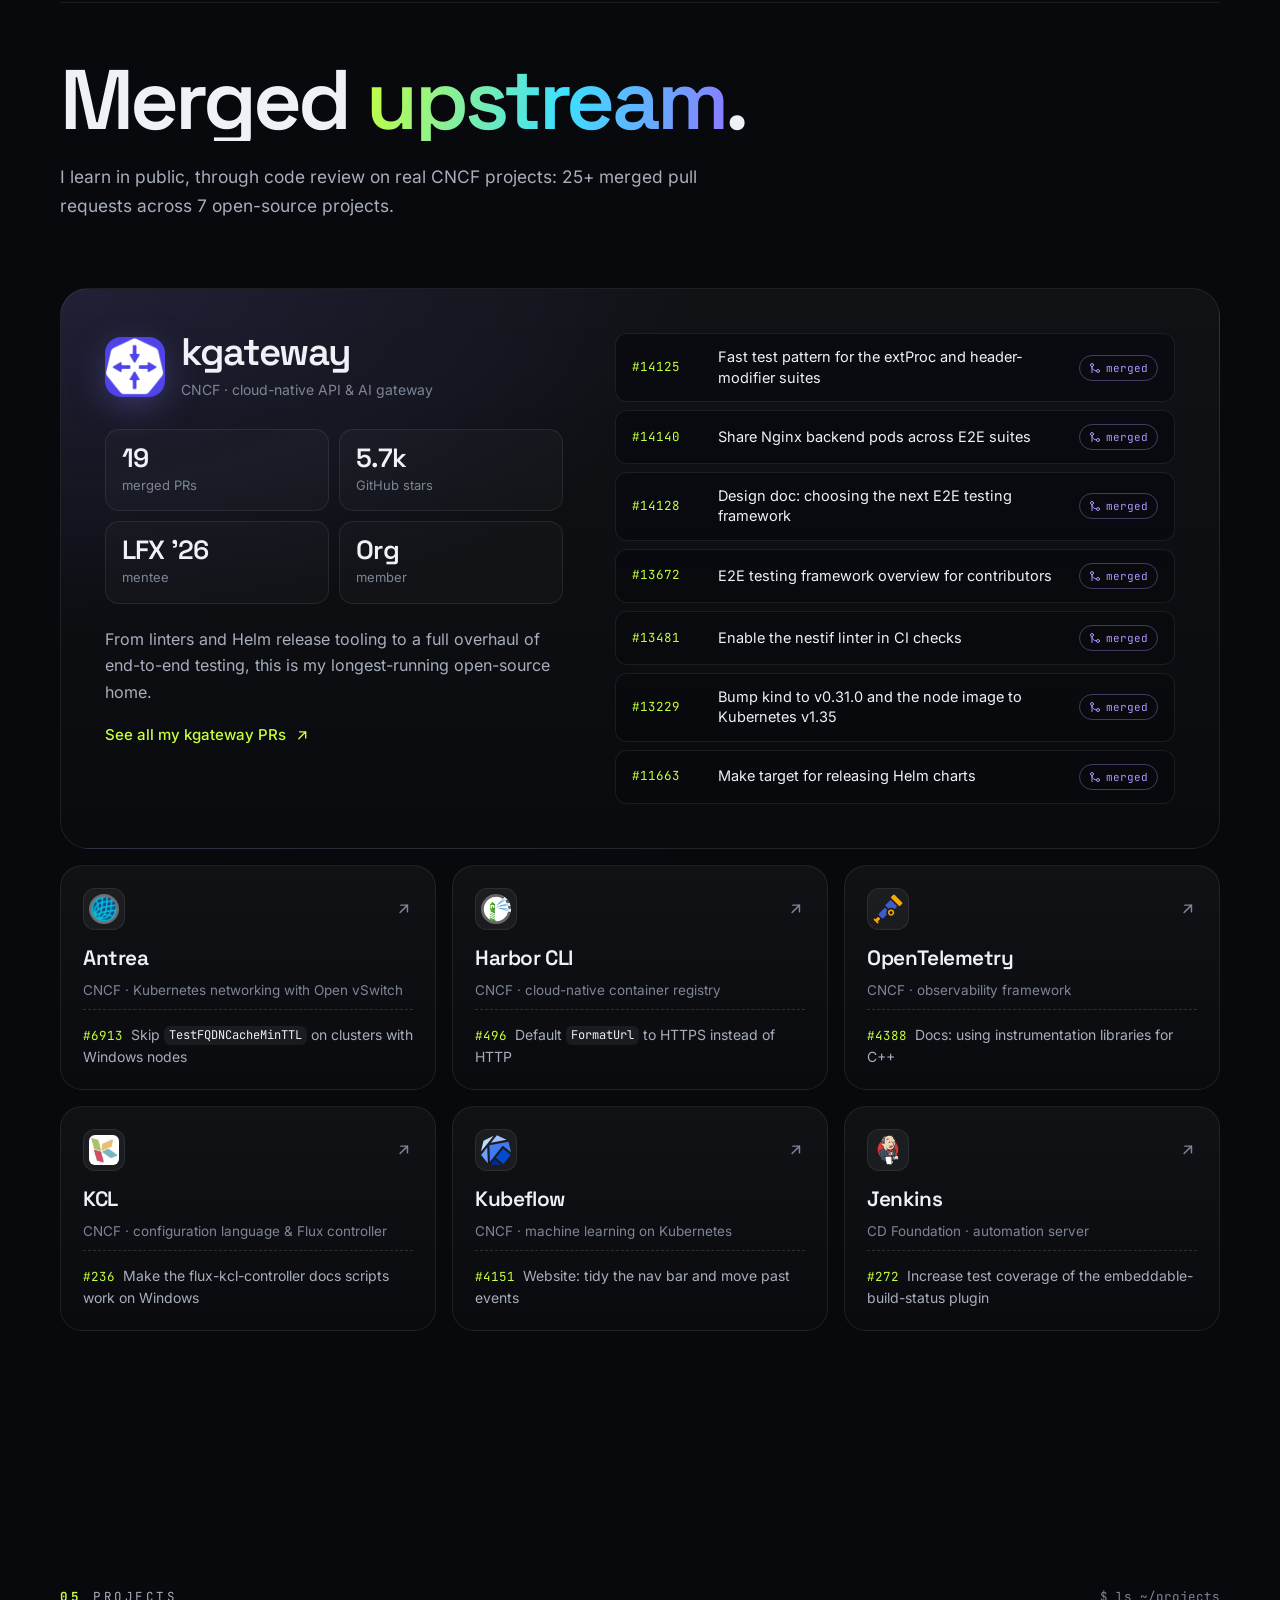
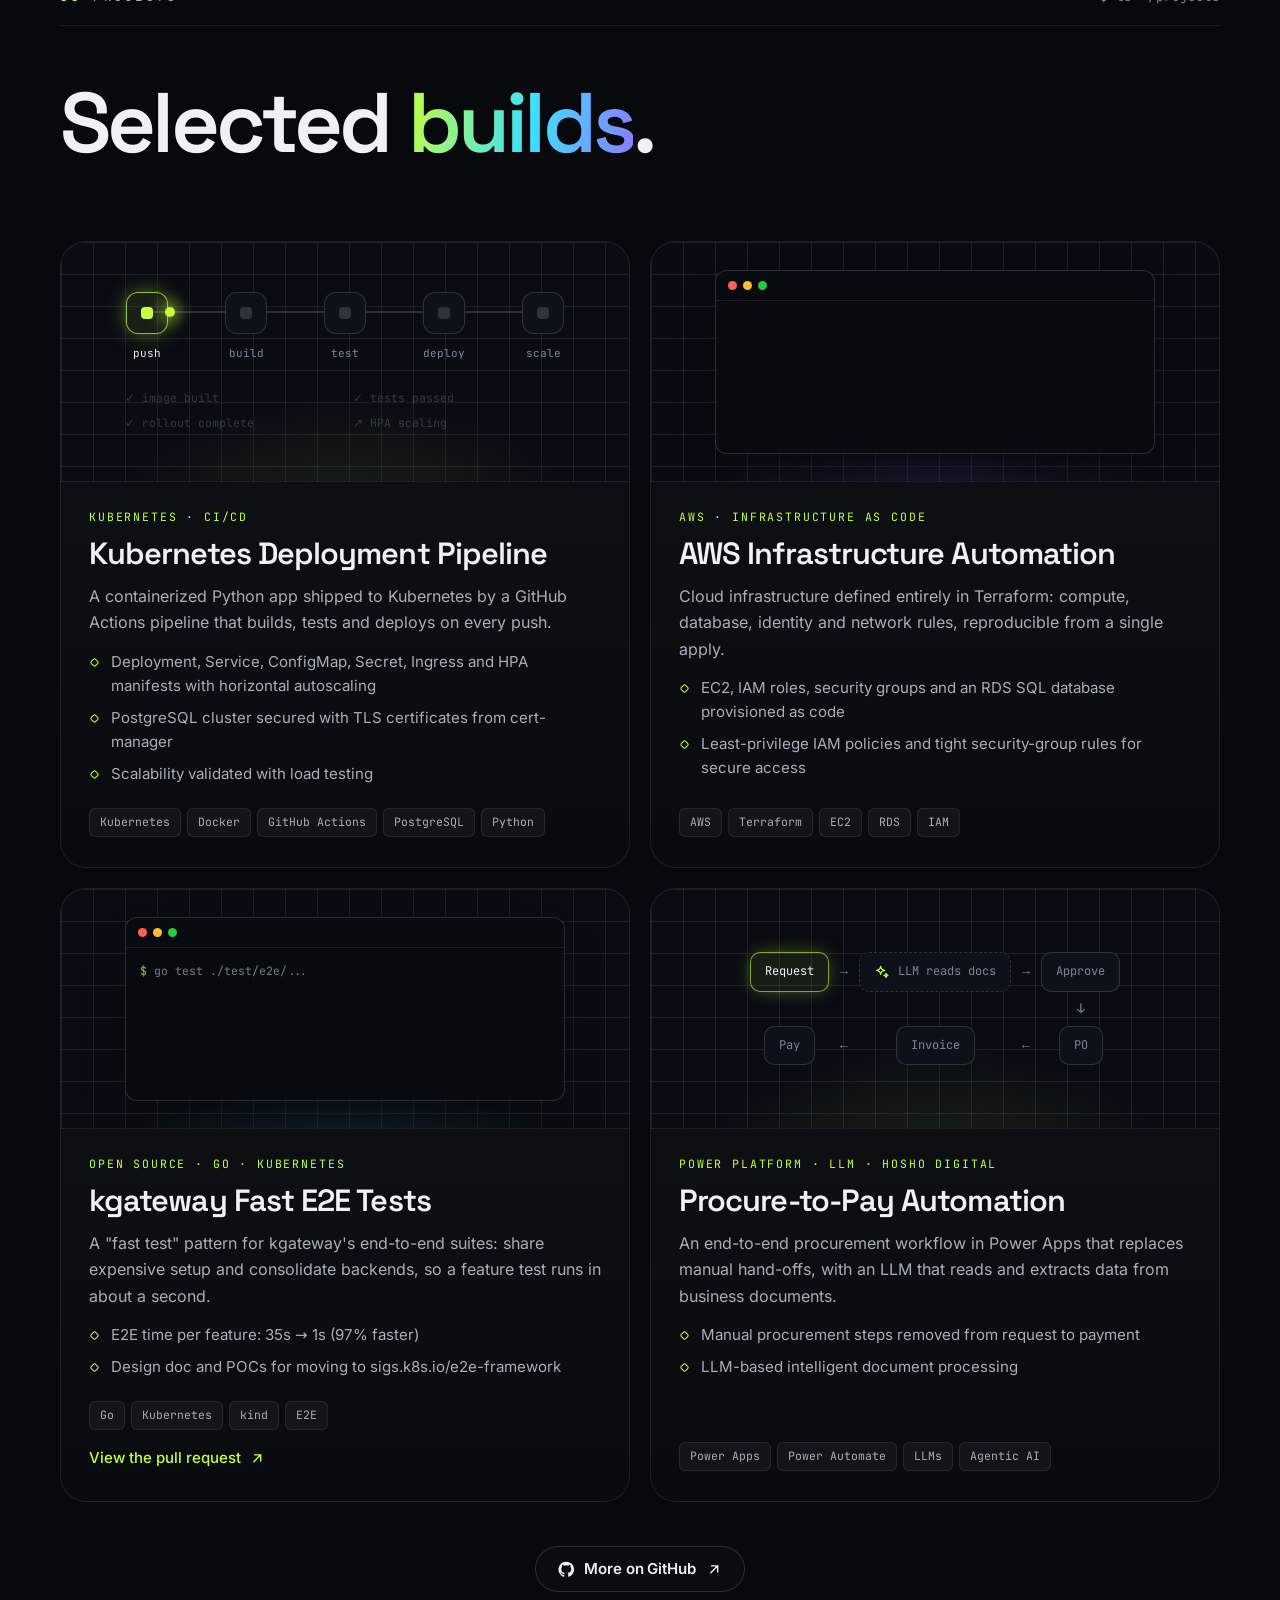
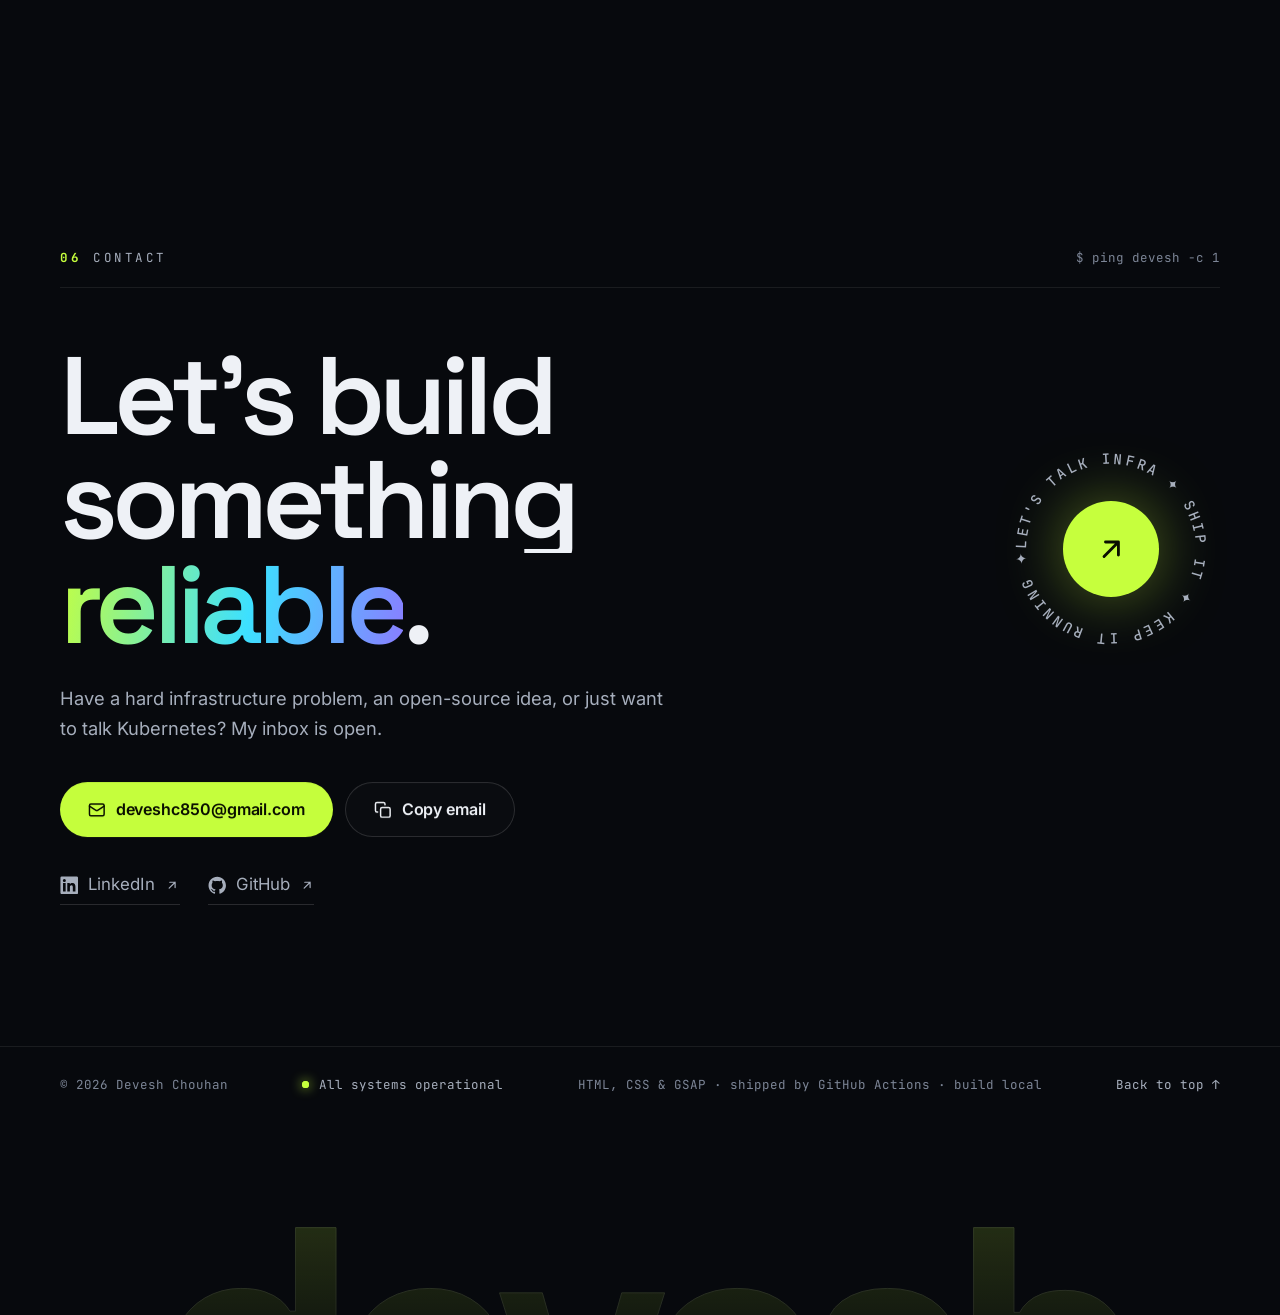
==== commit c21ba9be: "Show current Rover AI work: monitoring with Grafana, Prometheus, Loki - Rover AI card: Grafana dashb" ====
--- a/index.html
+++ b/index.html
@@ -59,7 +59,7 @@
       "https://github.com/devc007",
       "https://www.linkedin.com/in/devesh-chauhan-715794276/"
     ],
-    "knowsAbout": ["DevOps", "Kubernetes", "AWS", "Terraform", "CI/CD", "Docker", "Helm", "GitHub Actions", "Go", "Infrastructure as Code"]
+    "knowsAbout": ["DevOps", "Kubernetes", "AWS", "Terraform", "CI/CD", "Docker", "Helm", "GitHub Actions", "Go", "Infrastructure as Code", "Prometheus", "Grafana", "Loki", "Observability"]
   }
   </script>
 </head>
@@ -81,6 +81,7 @@
       <symbol id="i-ai" viewBox="0 0 24 24"><g fill="none" stroke="#c6ff3d" stroke-width="1.8" stroke-linecap="round" stroke-linejoin="round"><path d="M10 3.5c.5 3.6 2.4 5.5 6 6-3.6.5-5.5 2.4-6 6-.5-3.6-2.4-5.5-6-6 3.6-.5 5.5-2.4 6-6Z"/><path d="M18 14c.3 1.8 1.2 2.7 3 3-1.8.3-2.7 1.2-3 3-.3-1.8-1.2-2.7-3-3 1.8-.3 2.7-1.2 3-3Z"/></g></symbol>
       <symbol id="i-bars" viewBox="0 0 24 24"><g fill="#f2c811"><rect x="4" y="11" width="4" height="9" rx="1.2" opacity=".65"/><rect x="10" y="7" width="4" height="13" rx="1.2" opacity=".85"/><rect x="16" y="3" width="4" height="17" rx="1.2"/></g></symbol>
       <symbol id="i-flow" viewBox="0 0 24 24"><g fill="none" stroke="#3de0ff" stroke-width="1.8" stroke-linecap="round" stroke-linejoin="round"><rect x="3" y="3" width="7" height="7" rx="1.6"/><rect x="14" y="14" width="7" height="7" rx="1.6"/><path d="M10 6.5h4.5a3 3 0 0 1 3 3V14"/><path d="m15.5 12 2 2 2-2"/></g></symbol>
+      <symbol id="i-logs" viewBox="0 0 24 24"><path fill="none" stroke="#f6c343" stroke-width="2" stroke-linecap="round" d="M4 6h2M9 6h11M4 12h2M9 12h8M4 18h2M9 18h10"/></symbol>
       <symbol id="i-apps" viewBox="0 0 24 24"><g fill="#a78bfa"><rect x="3" y="3" width="8" height="8" rx="2"/><rect x="13" y="3" width="8" height="8" rx="2" opacity=".7"/><rect x="3" y="13" width="8" height="8" rx="2" opacity=".7"/><rect x="13" y="13" width="8" height="8" rx="2" opacity=".45"/></g></symbol>
     </defs>
   </svg>
@@ -151,7 +152,7 @@
         <div class="hero__row">
           <div class="hero__copy">
             <p class="hero__lead" data-hero>I build, automate &amp; scale<br>
-              <span class="visually-hidden">cloud-native infrastructure, Kubernetes workloads, CI/CD pipelines and infrastructure as code.</span>
+              <span class="visually-hidden">cloud-native infrastructure, observability stacks, Kubernetes workloads, CI/CD pipelines and infrastructure as code.</span>
               <span class="rotator" aria-hidden="true"><span class="rotator__word" id="rotator">cloud-native infrastructure</span></span>
             </p>
             <p class="hero__text" data-hero>DevOps Engineer at <strong>Rover AI</strong> and former <strong>CNCF LFX mentee</strong> at kgateway, where I made end-to-end tests <strong class="hl">97% faster</strong>. Kubernetes, AWS, Terraform and Go are my everyday tools.</p>
@@ -182,7 +183,7 @@
 lfx-mentee.kgateway        <span class="t-dim">Complete</span>   3mo
 
 <span class="t-prompt">devesh@rover</span><span class="t-dim">:</span><span class="t-path">~</span><span class="t-dim">$</span> <span class="t-cmd">cat focus.txt</span>
-<span class="t-ok">kubernetes</span> · aws · terraform · ci/cd · go
+<span class="t-ok">observability</span> · kubernetes · aws · terraform · go
 
 <span class="t-prompt">devesh@rover</span><span class="t-dim">:</span><span class="t-path">~</span><span class="t-dim">$</span> <span class="t-caret"></span></pre>
           </figure>
@@ -207,6 +208,7 @@
           <span class="tape__item">Open Source<svg><use href="#i-spark"/></svg></span>
           <span class="tape__item">Agentic AI<svg><use href="#i-spark"/></svg></span>
           <span class="tape__item">Reliability<svg><use href="#i-spark"/></svg></span>
+          <span class="tape__item">Observability<svg><use href="#i-spark"/></svg></span>
         </div>
       </div>
       <div class="tape tape--lime">
@@ -220,6 +222,8 @@
           <span class="tape__item">Ansible<svg><use href="#i-spark"/></svg></span>
           <span class="tape__item">Go<svg><use href="#i-spark"/></svg></span>
           <span class="tape__item">Linux<svg><use href="#i-spark"/></svg></span>
+          <span class="tape__item">Prometheus<svg><use href="#i-spark"/></svg></span>
+          <span class="tape__item">Grafana<svg><use href="#i-spark"/></svg></span>
         </div>
       </div>
     </div>
@@ -316,32 +320,34 @@
           <div class="orbit-wrap" data-reveal>
             <div class="orbit" id="orbit">
               <div class="orbit__core">
-                <span class="orbit__label" id="orbitLabel">18 tools</span>
+                <span class="orbit__label" id="orbitLabel">20 tools</span>
                 <span class="orbit__sub" id="orbitSub">in orbit</span>
               </div>
               <div class="orbit__ring orbit__ring--1" style="--n:4;--dur:40s">
-                <span class="planet" style="--i:0" data-cats="orch test" data-name="Kubernetes"><span class="planet__in"><img loading="lazy" decoding="async" src="assets/icons/kubernetes.svg" alt="Kubernetes" width="26" height="26"></span></span>
+                <span class="planet" style="--i:0" data-cats="orch rel" data-name="Kubernetes"><span class="planet__in"><img loading="lazy" decoding="async" src="assets/icons/kubernetes.svg" alt="Kubernetes" width="26" height="26"></span></span>
                 <span class="planet" style="--i:1" data-cats="cloud" data-name="AWS"><span class="planet__in"><img loading="lazy" decoding="async" src="assets/icons/aws.svg" alt="AWS" width="26" height="26"></span></span>
                 <span class="planet" style="--i:2" data-cats="orch" data-name="Docker"><span class="planet__in"><img loading="lazy" decoding="async" src="assets/icons/docker.svg" alt="Docker" width="26" height="26"></span></span>
                 <span class="planet" style="--i:3" data-cats="cloud" data-name="Terraform"><span class="planet__in"><img loading="lazy" decoding="async" src="assets/icons/terraform.svg" alt="Terraform" width="26" height="26"></span></span>
               </div>
-              <div class="orbit__ring orbit__ring--2" style="--n:7;--dur:64s">
+              <div class="orbit__ring orbit__ring--2" style="--n:8;--dur:64s">
                 <span class="planet" style="--i:0" data-cats="cicd" data-name="GitHub Actions"><span class="planet__in"><img loading="lazy" decoding="async" src="assets/icons/github-actions.svg" alt="GitHub Actions" width="26" height="26"></span></span>
                 <span class="planet" style="--i:1" data-cats="orch cicd" data-name="Helm"><span class="planet__in"><img loading="lazy" decoding="async" src="assets/icons/helm.svg" alt="Helm" width="26" height="26"></span></span>
                 <span class="planet" style="--i:2" data-cats="cloud cicd" data-name="Ansible"><span class="planet__in"><img loading="lazy" decoding="async" src="assets/icons/ansible.svg" alt="Ansible" width="26" height="26"></span></span>
                 <span class="planet" style="--i:3" data-cats="cicd" data-name="Jenkins"><span class="planet__in"><img loading="lazy" decoding="async" src="assets/icons/jenkins.svg" alt="Jenkins" width="26" height="26"></span></span>
                 <span class="planet" style="--i:4" data-cats="lang" data-name="Linux"><span class="planet__in"><img loading="lazy" decoding="async" src="assets/icons/linux.svg" alt="Linux" width="26" height="26"></span></span>
                 <span class="planet" style="--i:5" data-cats="cicd lang" data-name="Git"><span class="planet__in"><img loading="lazy" decoding="async" src="assets/icons/git.svg" alt="Git" width="26" height="26"></span></span>
-                <span class="planet" style="--i:6" data-cats="orch test" data-name="Envoy"><span class="planet__in"><img loading="lazy" decoding="async" src="assets/icons/envoy.svg" alt="Envoy" width="26" height="26"></span></span>
+                <span class="planet" style="--i:6" data-cats="orch rel" data-name="Envoy"><span class="planet__in"><img loading="lazy" decoding="async" src="assets/icons/envoy.svg" alt="Envoy" width="26" height="26"></span></span>
+                <span class="planet" style="--i:7" data-cats="rel" data-name="Prometheus"><span class="planet__in"><img loading="lazy" decoding="async" src="assets/icons/prometheus.svg" alt="Prometheus" width="26" height="26"></span></span>
               </div>
-              <div class="orbit__ring orbit__ring--3" style="--n:7;--dur:90s">
-                <span class="planet" style="--i:0" data-cats="lang test" data-name="Go"><span class="planet__in"><img loading="lazy" decoding="async" src="assets/icons/go.svg" alt="Go" width="26" height="26"></span></span>
+              <div class="orbit__ring orbit__ring--3" style="--n:8;--dur:90s">
+                <span class="planet" style="--i:0" data-cats="lang rel" data-name="Go"><span class="planet__in"><img loading="lazy" decoding="async" src="assets/icons/go.svg" alt="Go" width="26" height="26"></span></span>
                 <span class="planet" style="--i:1" data-cats="ai" data-name="Agentic AI"><span class="planet__in"><svg class="planet__svg" aria-label="Agentic AI" role="img"><use href="#i-ai"/></svg></span></span>
                 <span class="planet" style="--i:2" data-cats="lang" data-name="Java"><span class="planet__in"><img loading="lazy" decoding="async" src="assets/icons/java.svg" alt="Java" width="26" height="26"></span></span>
                 <span class="planet" style="--i:3" data-cats="cloud" data-name="PostgreSQL"><span class="planet__in"><img loading="lazy" decoding="async" src="assets/icons/postgresql.svg" alt="PostgreSQL" width="26" height="26"></span></span>
                 <span class="planet" style="--i:4" data-cats="lang" data-name="Python"><span class="planet__in"><img loading="lazy" decoding="async" src="assets/icons/python.svg" alt="Python" width="26" height="26"></span></span>
                 <span class="planet" style="--i:5" data-cats="ai" data-name="Power BI"><span class="planet__in"><svg class="planet__svg" aria-label="Power BI" role="img"><use href="#i-bars"/></svg></span></span>
                 <span class="planet" style="--i:6" data-cats="ai" data-name=".NET"><span class="planet__in"><img loading="lazy" decoding="async" src="assets/icons/dotnet.svg" alt=".NET" width="26" height="26"></span></span>
+                <span class="planet" style="--i:7" data-cats="rel" data-name="Grafana"><span class="planet__in"><img loading="lazy" decoding="async" src="assets/icons/grafana.svg" alt="Grafana" width="26" height="26"></span></span>
               </div>
             </div>
           </div>
@@ -398,15 +404,18 @@
               <p class="skill-card__proof"><span>In practice</span>19 merged Go PRs in kgateway, Java for Jenkins plugins and Selenium automation, and plenty of time at the Linux shell.</p>
             </article>
 
-            <article class="skill-card spot" data-cat="test" data-short="Testing" tabindex="0" data-reveal>
-              <div class="skill-card__head"><span class="skill-card__no">05</span><h3>Testing &amp; Reliability</h3></div>
+            <article class="skill-card spot" data-cat="rel" data-short="Observability" tabindex="0" data-reveal>
+              <div class="skill-card__head"><span class="skill-card__no">05</span><h3>Observability &amp; Reliability</h3></div>
               <ul class="chips">
+                <li><img loading="lazy" decoding="async" src="assets/icons/prometheus.svg" alt="" width="16" height="16">Prometheus</li>
+                <li><img loading="lazy" decoding="async" src="assets/icons/grafana.svg" alt="" width="16" height="16">Grafana</li>
+                <li><svg class="chip-svg" aria-hidden="true"><use href="#i-logs"/></svg>Loki</li>
                 <li>E2E testing</li>
                 <li>sigs.k8s.io/e2e-framework</li>
                 <li>Gateway API conformance</li>
                 <li>Load testing</li>
               </ul>
-              <p class="skill-card__proof"><span>In practice</span>Cut E2E time per feature from 35s to 1s and wrote kgateway's first E2E testing guide for contributors.</p>
+              <p class="skill-card__proof"><span>In practice</span>Building Grafana dashboards and a Prometheus + Loki deployment strategy at Rover AI. At kgateway, cut E2E time per feature from 35s to 1s.</p>
             </article>
 
             <article class="skill-card spot" data-cat="ai" data-short="AI &amp; low-code" tabindex="0" data-reveal>
@@ -453,10 +462,10 @@
                 <span class="job__logo job__logo--text" aria-hidden="true">R</span>
               </header>
               <ul class="job__points">
-                <li>Joined Rover AI's engineering team to work on the <strong>build, test and release</strong> side of its AI products.</li>
-                <li>Focused on <strong>CI/CD automation</strong>, containerized deployments and the cloud infrastructure behind them.</li>
-              </ul>
-              <ul class="tags"><li>DevOps</li><li>CI/CD</li><li>Docker</li><li>Cloud</li><li>Automation</li></ul>
+                <li><strong>Monitoring &amp; observability:</strong> building Grafana dashboards that give the team clear visibility into its systems.</li>
+                <li><strong>Metrics &amp; logs:</strong> designing the deployment strategy for Prometheus and Loki.</li>
+              </ul>
+              <ul class="tags"><li>Grafana</li><li>Prometheus</li><li>Loki</li><li>Observability</li><li>DevOps</li></ul>
             </div>
           </article>
 
--- a/assets/css/style.css
+++ b/assets/css/style.css
@@ -140,7 +140,7 @@
 .boot__count { font-family: var(--font-display); font-weight: 600; font-size: clamp(4.5rem, 15vw, 13rem); line-height: 0.8; letter-spacing: -0.06em; font-variant-numeric: tabular-nums; }
 .boot__count small { font-size: 0.35em; color: var(--accent); letter-spacing: 0; margin-left: 0.08em; }
 .boot__bar { height: 2px; margin-top: 22px; background: var(--line); }
-.boot__bar span { display: block; width: 0; height: 100%; background: var(--grad); box-shadow: 0 0 14px rgba(var(--accent-rgb), 0.7); }
+.boot__bar span { display: block; width: 100%; height: 100%; transform: scaleX(0); transform-origin: left; background: var(--grad); box-shadow: 0 0 14px rgba(var(--accent-rgb), 0.7); }
 
 /* ---------- Nav ---------- */
 .nav { position: fixed; top: 14px; left: 0; right: 0; z-index: 60; pointer-events: none; transition: transform 0.6s var(--ease); }
@@ -355,7 +355,6 @@
   border: 1px solid var(--line-2);
   background: linear-gradient(180deg, rgba(16, 21, 30, 0.9), rgba(9, 12, 18, 0.94));
   box-shadow: 0 40px 90px -40px rgba(0, 0, 0, 0.9), 0 0 90px -40px rgba(var(--accent-rgb), 0.35);
-  -webkit-backdrop-filter: blur(10px); backdrop-filter: blur(10px);
 }
 .terminal::before { content: ""; position: absolute; inset: 0 0 auto; height: 1px; background: linear-gradient(90deg, transparent, rgba(var(--accent-rgb), 0.7), transparent); }
 .terminal__bar { display: flex; align-items: center; gap: 12px; padding: 12px 16px; border-bottom: 1px solid var(--line); }
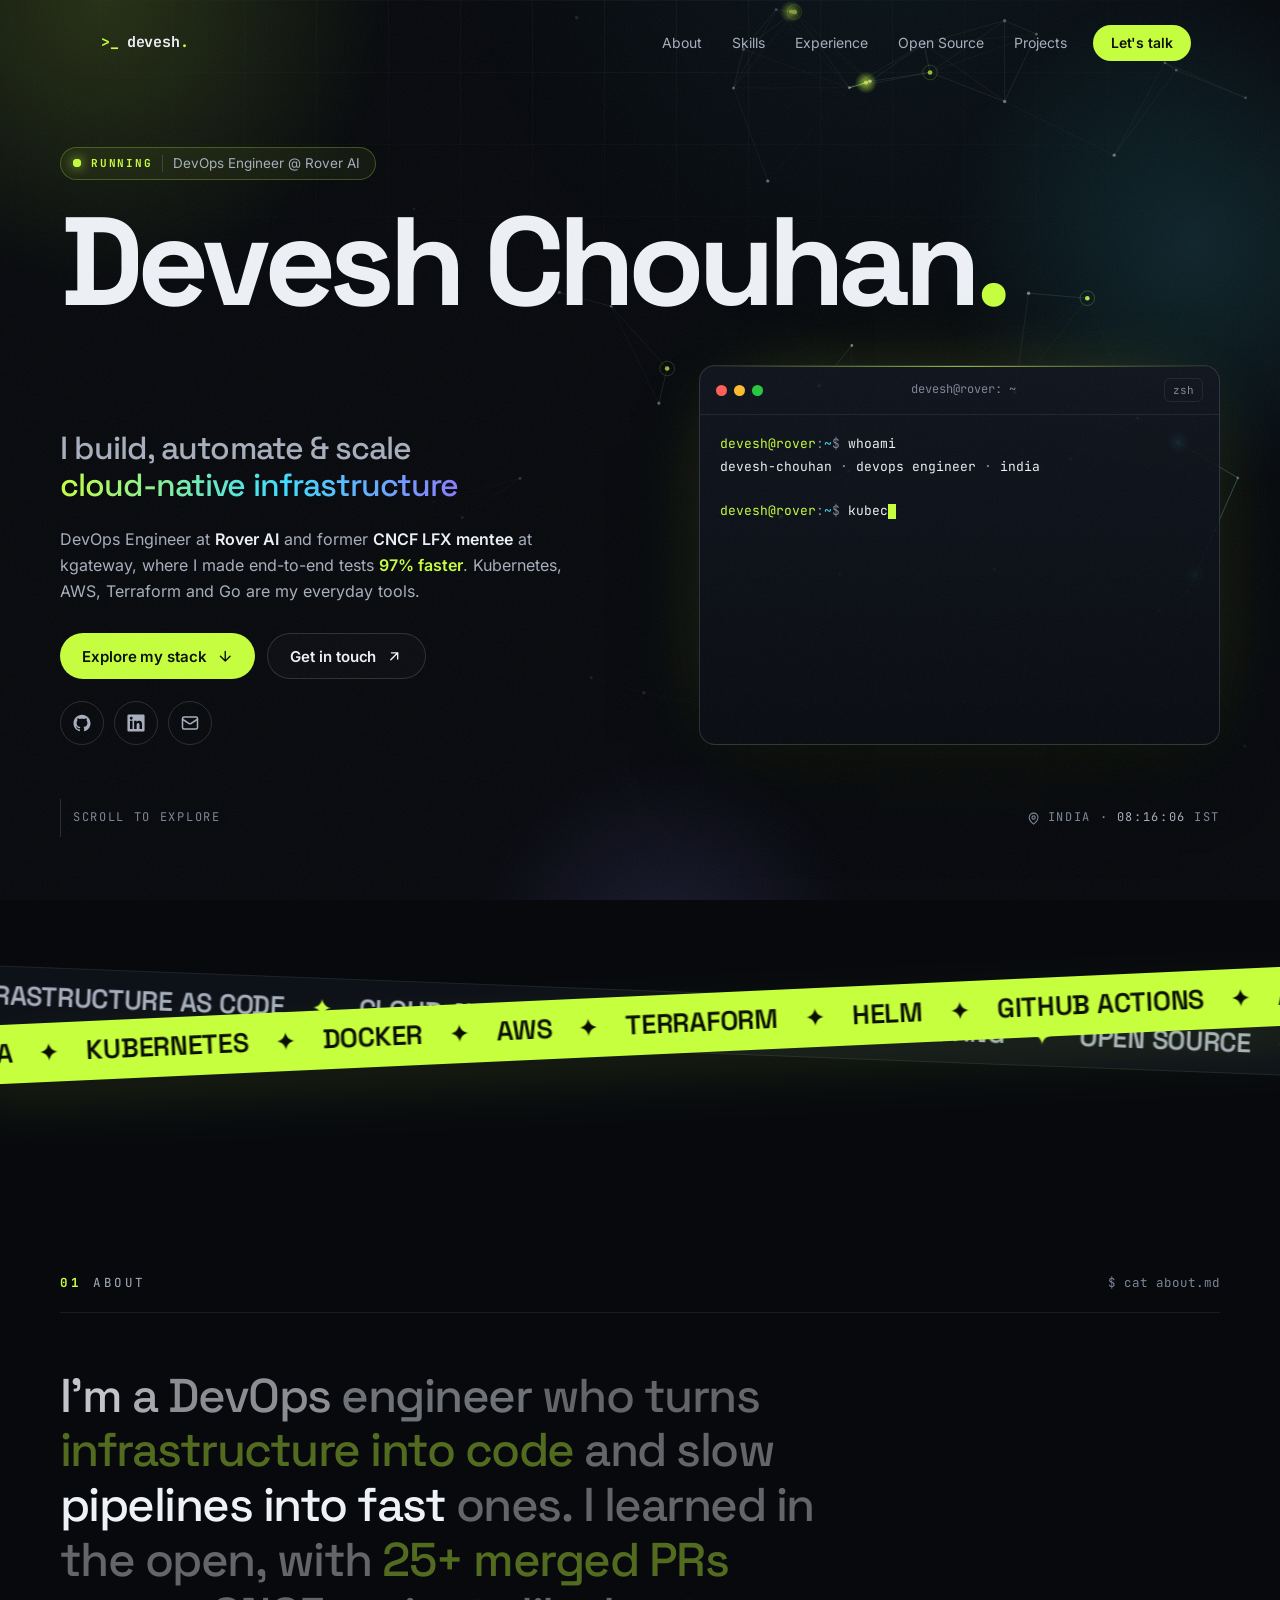
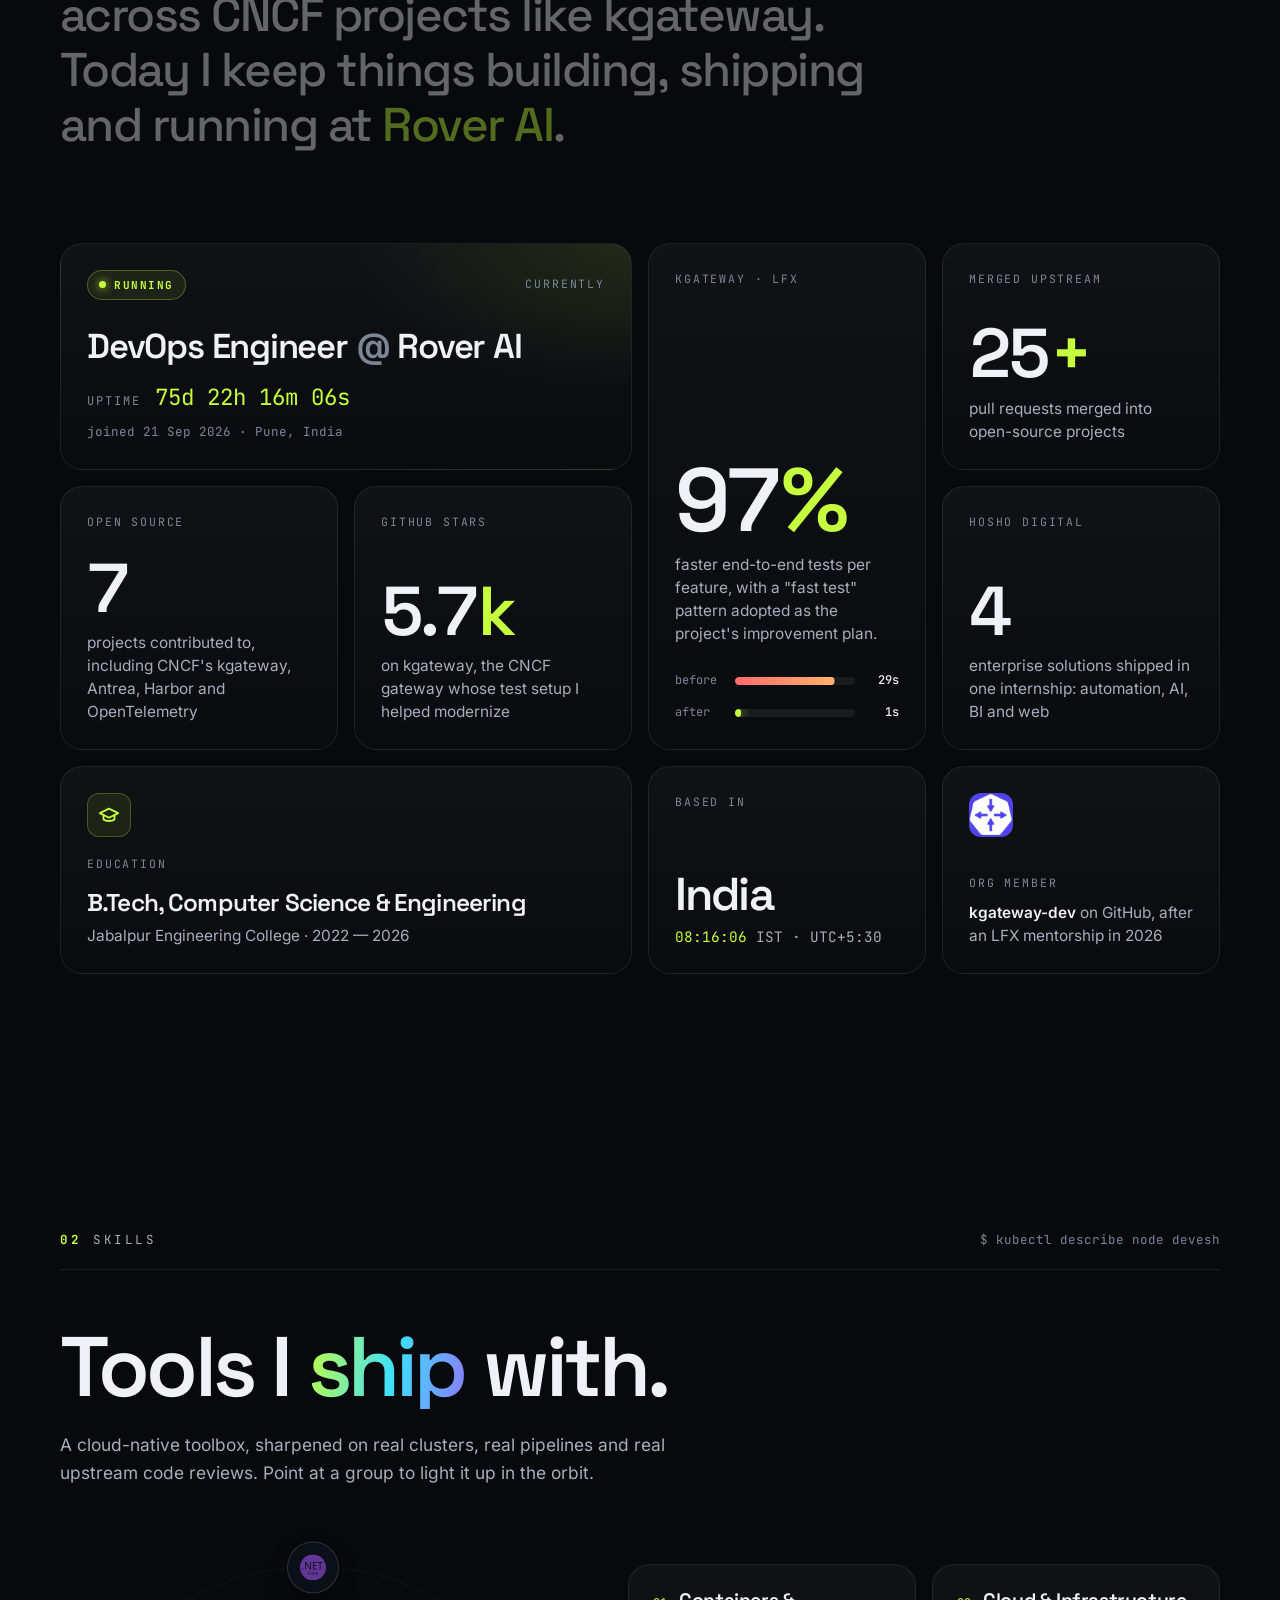
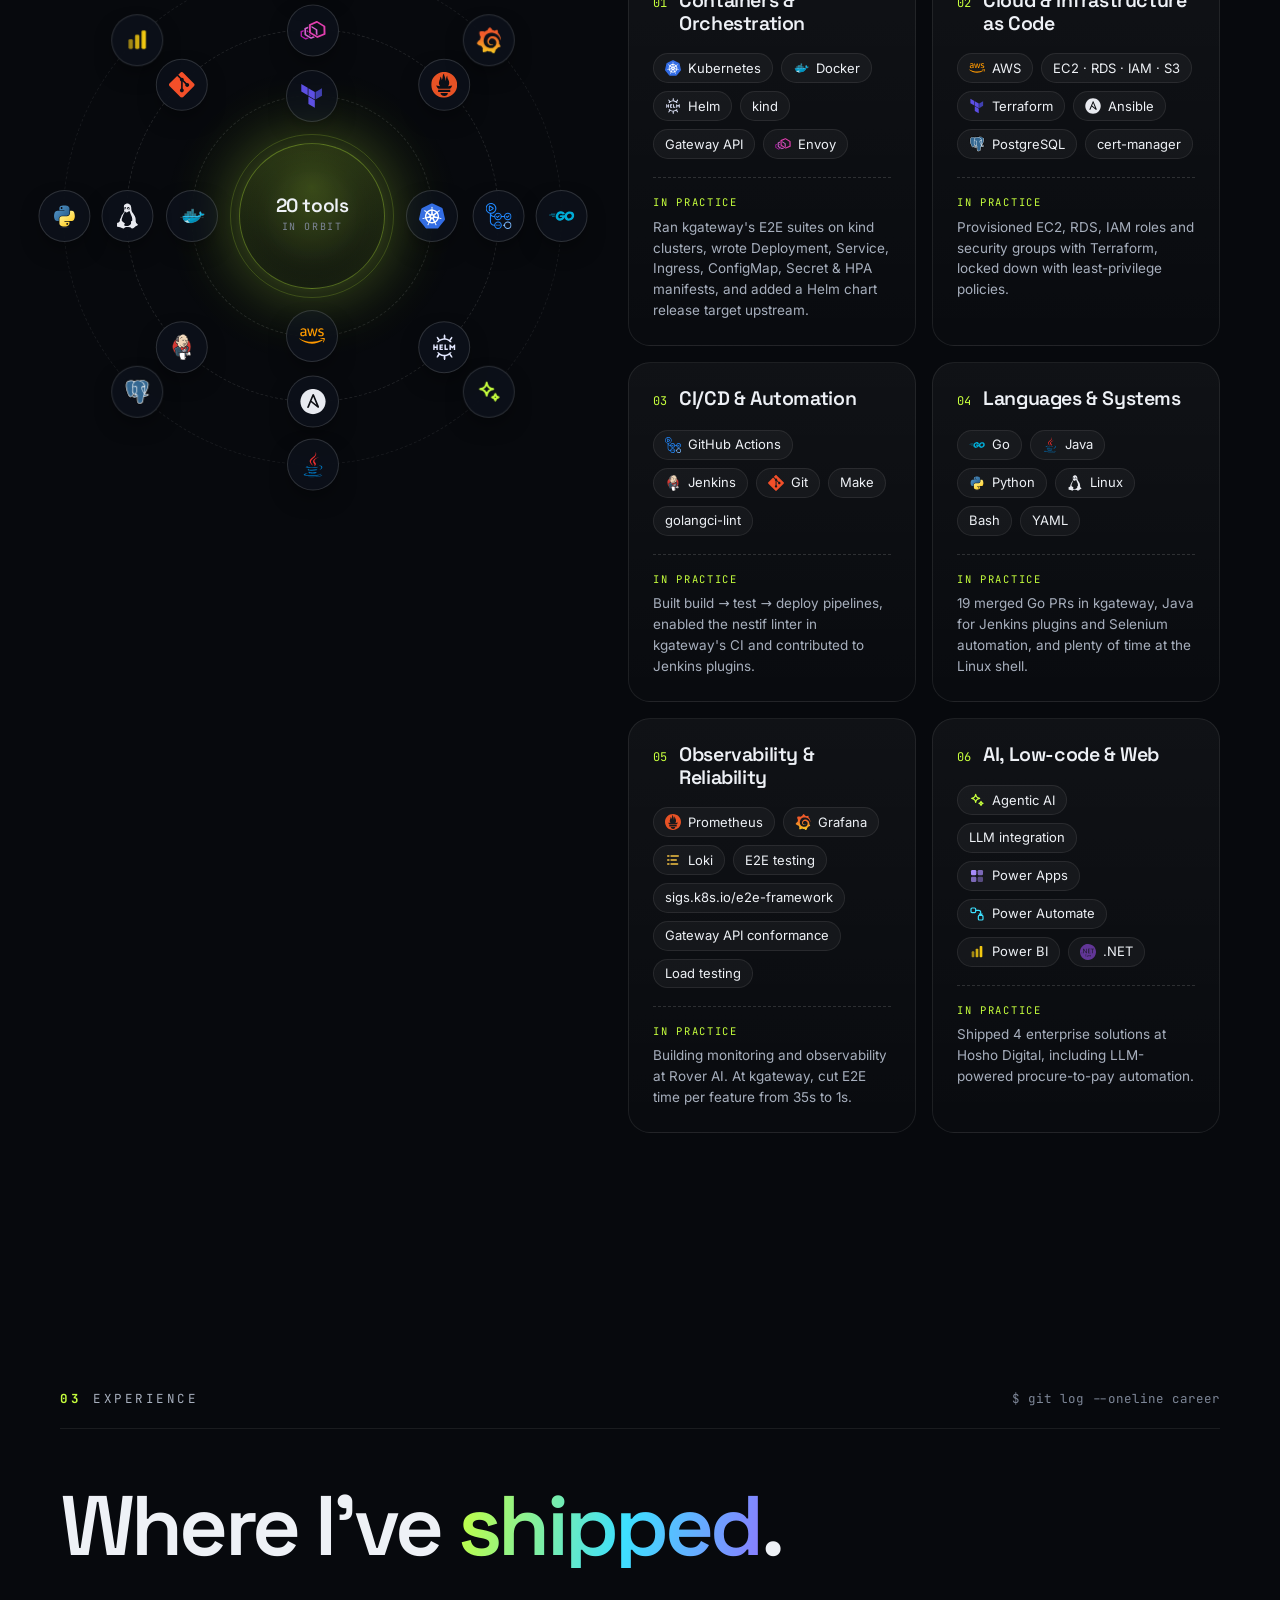
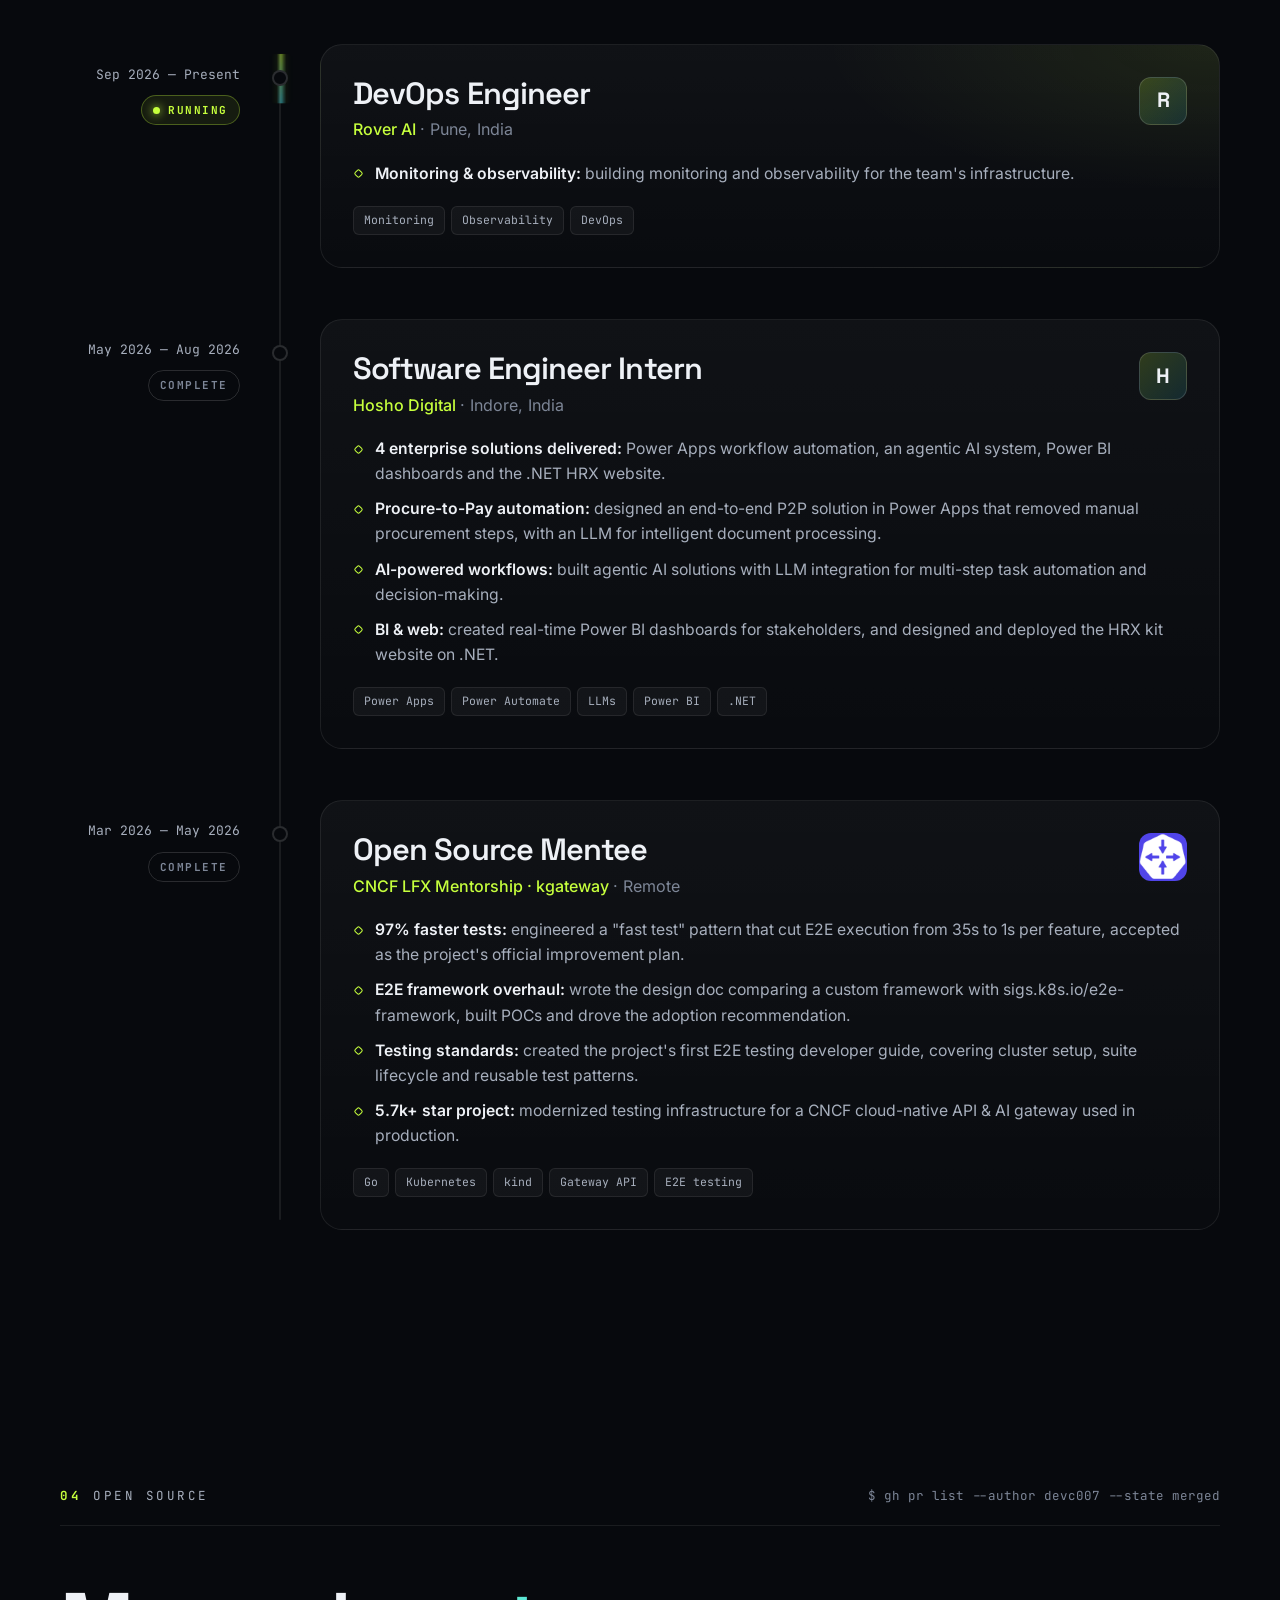
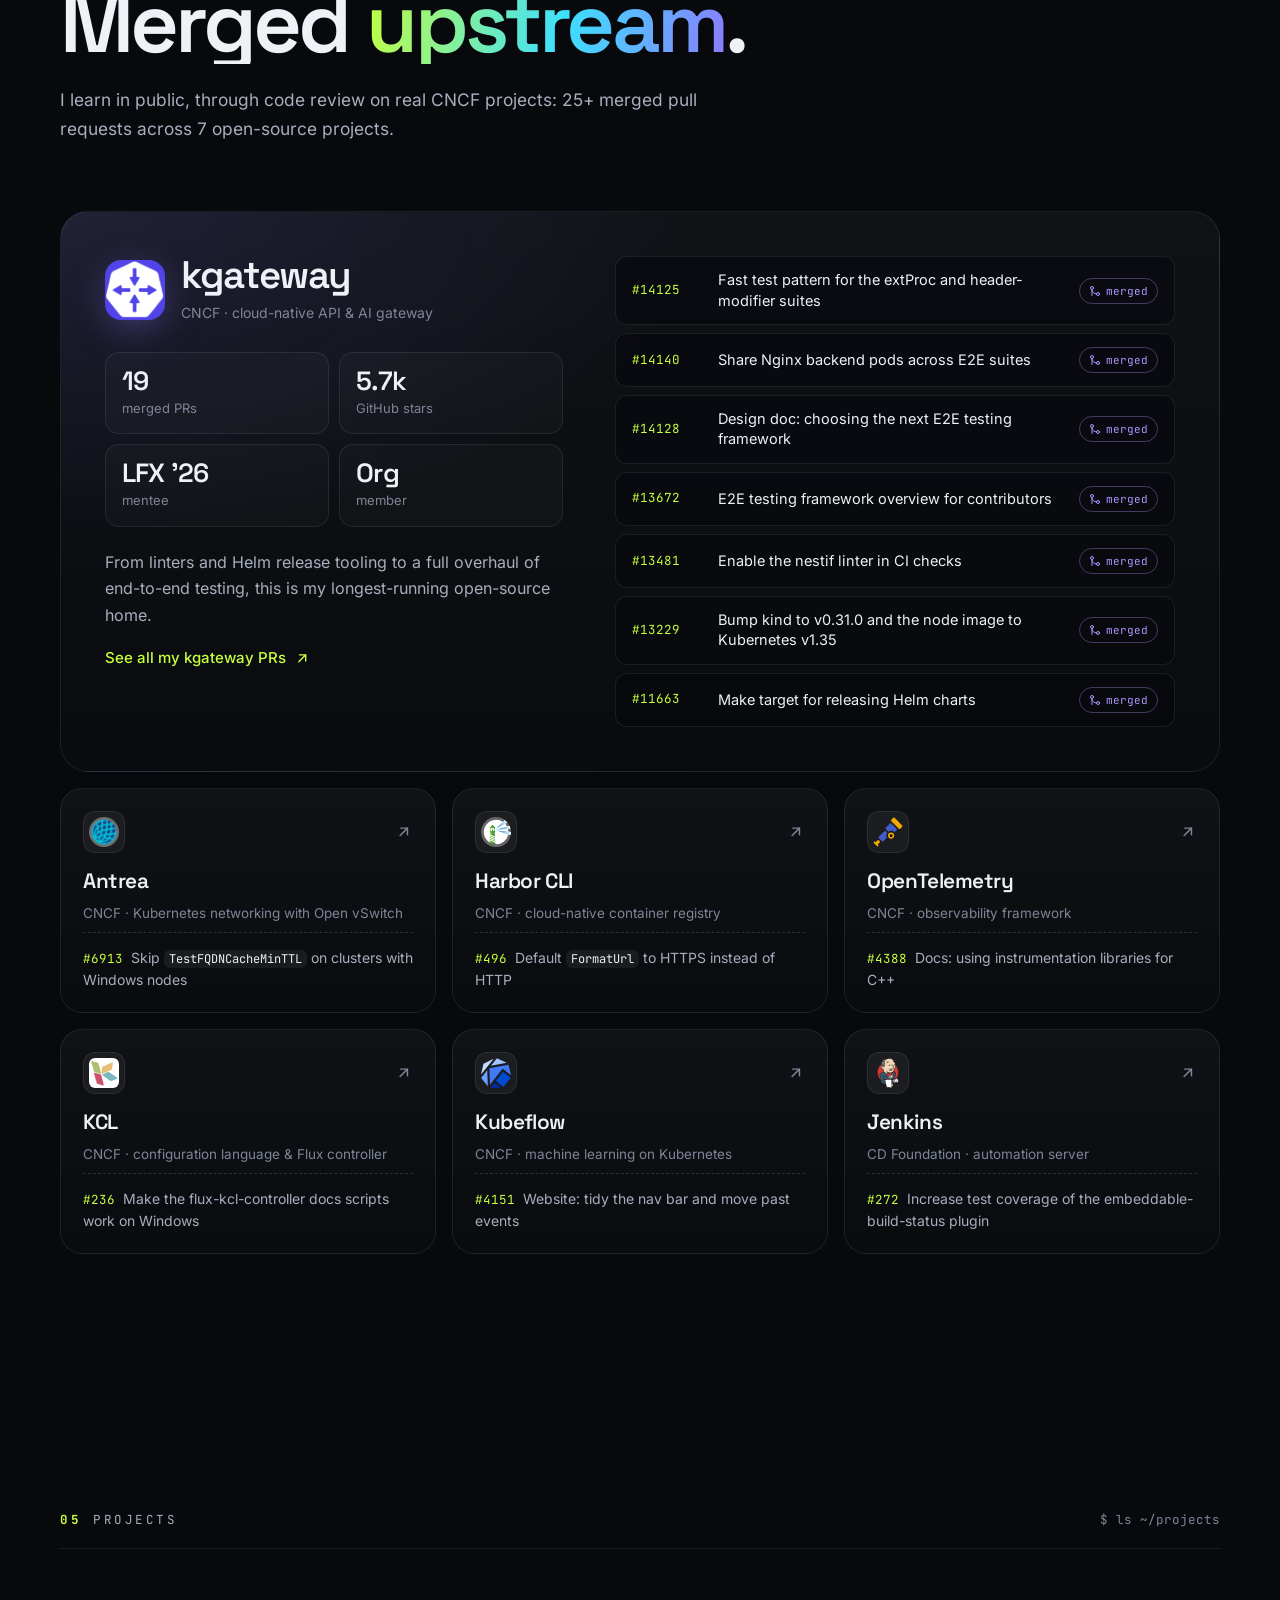
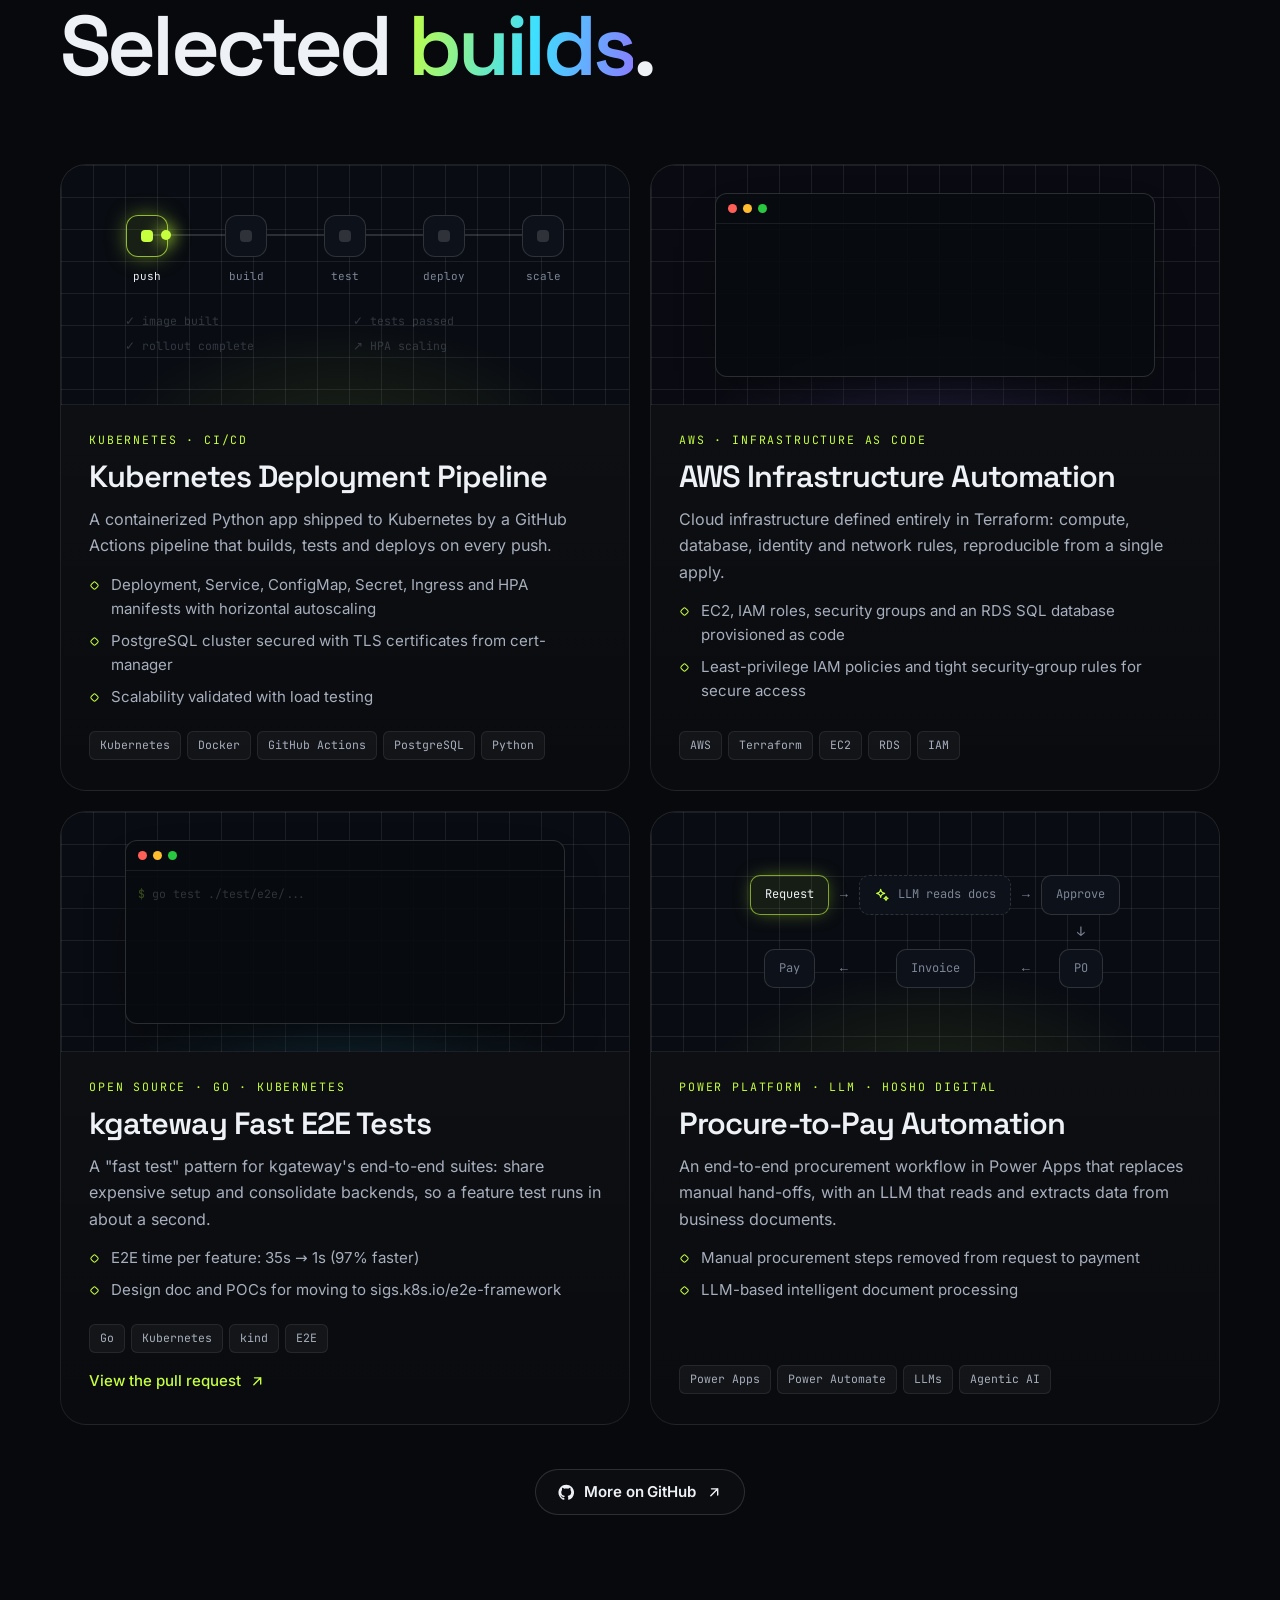
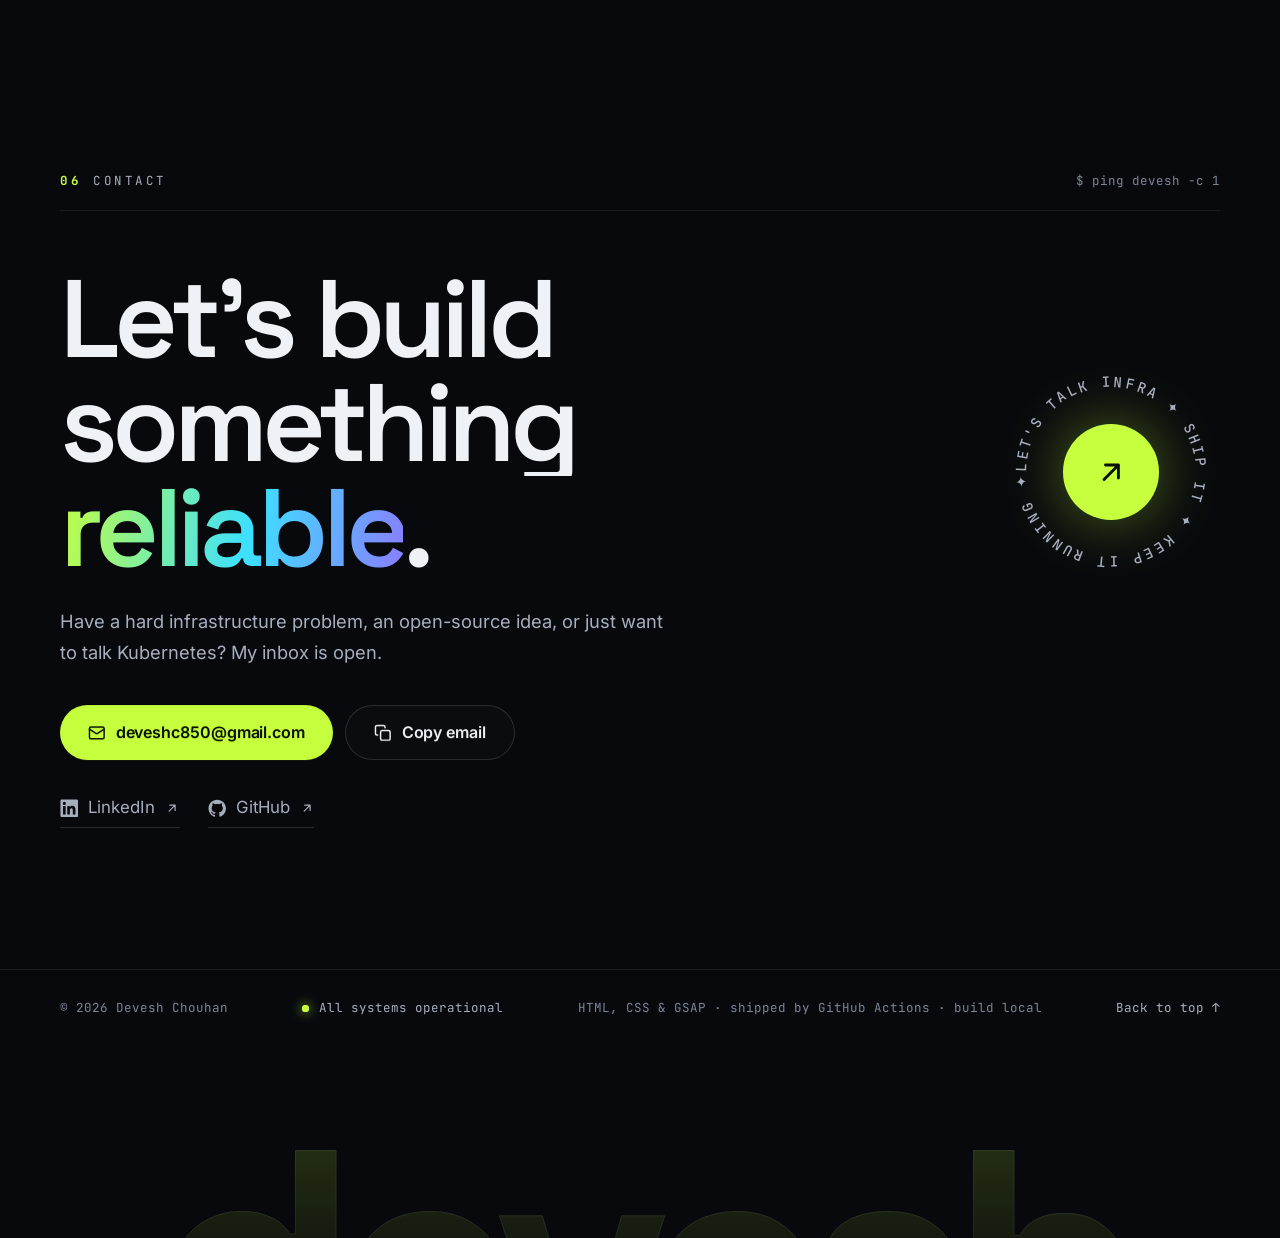
==== commit 933e55e6: "just chill" ====
--- a/index.html
+++ b/index.html
@@ -415,7 +415,7 @@
                 <li>Gateway API conformance</li>
                 <li>Load testing</li>
               </ul>
-              <p class="skill-card__proof"><span>In practice</span>Building Grafana dashboards and a Prometheus + Loki deployment strategy at Rover AI. At kgateway, cut E2E time per feature from 35s to 1s.</p>
+              <p class="skill-card__proof"><span>In practice</span>Building monitoring and observability at Rover AI. At kgateway, cut E2E time per feature from 35s to 1s.</p>
             </article>
 
             <article class="skill-card spot" data-cat="ai" data-short="AI &amp; low-code" tabindex="0" data-reveal>
@@ -462,10 +462,9 @@
                 <span class="job__logo job__logo--text" aria-hidden="true">R</span>
               </header>
               <ul class="job__points">
-                <li><strong>Monitoring &amp; observability:</strong> building Grafana dashboards that give the team clear visibility into its systems.</li>
-                <li><strong>Metrics &amp; logs:</strong> designing the deployment strategy for Prometheus and Loki.</li>
-              </ul>
-              <ul class="tags"><li>Grafana</li><li>Prometheus</li><li>Loki</li><li>Observability</li><li>DevOps</li></ul>
+                <li><strong>Monitoring &amp; observability:</strong> building monitoring and observability for the team's infrastructure.</li>
+              </ul>
+              <ul class="tags"><li>Monitoring</li><li>Observability</li><li>DevOps</li></ul>
             </div>
           </article>
 
--- a/assets/css/style.css
+++ b/assets/css/style.css
@@ -522,6 +522,7 @@
   border: 1px dashed rgba(255, 255, 255, 0.11);
   container-type: size;
   animation: spin var(--dur) linear infinite var(--dir);
+  pointer-events: none; /* outer rings cover inner ones; only planets take the pointer */
 }
 .orbit__ring--1 { inset: 26%; }
 .orbit__ring--2 { inset: 13%; --dir: reverse; --cdir: normal; }
@@ -533,6 +534,7 @@
   width: var(--s); height: var(--s); margin: calc(var(--s) / -2) 0 0 calc(var(--s) / -2);
   transform: rotate(var(--a)) translateX(50cqw) rotate(calc(-1 * var(--a)));
   transition: opacity 0.45s, filter 0.45s;
+  pointer-events: auto;
 }
 .planet__in {
   display: grid; place-items: center; width: 100%; height: 100%;
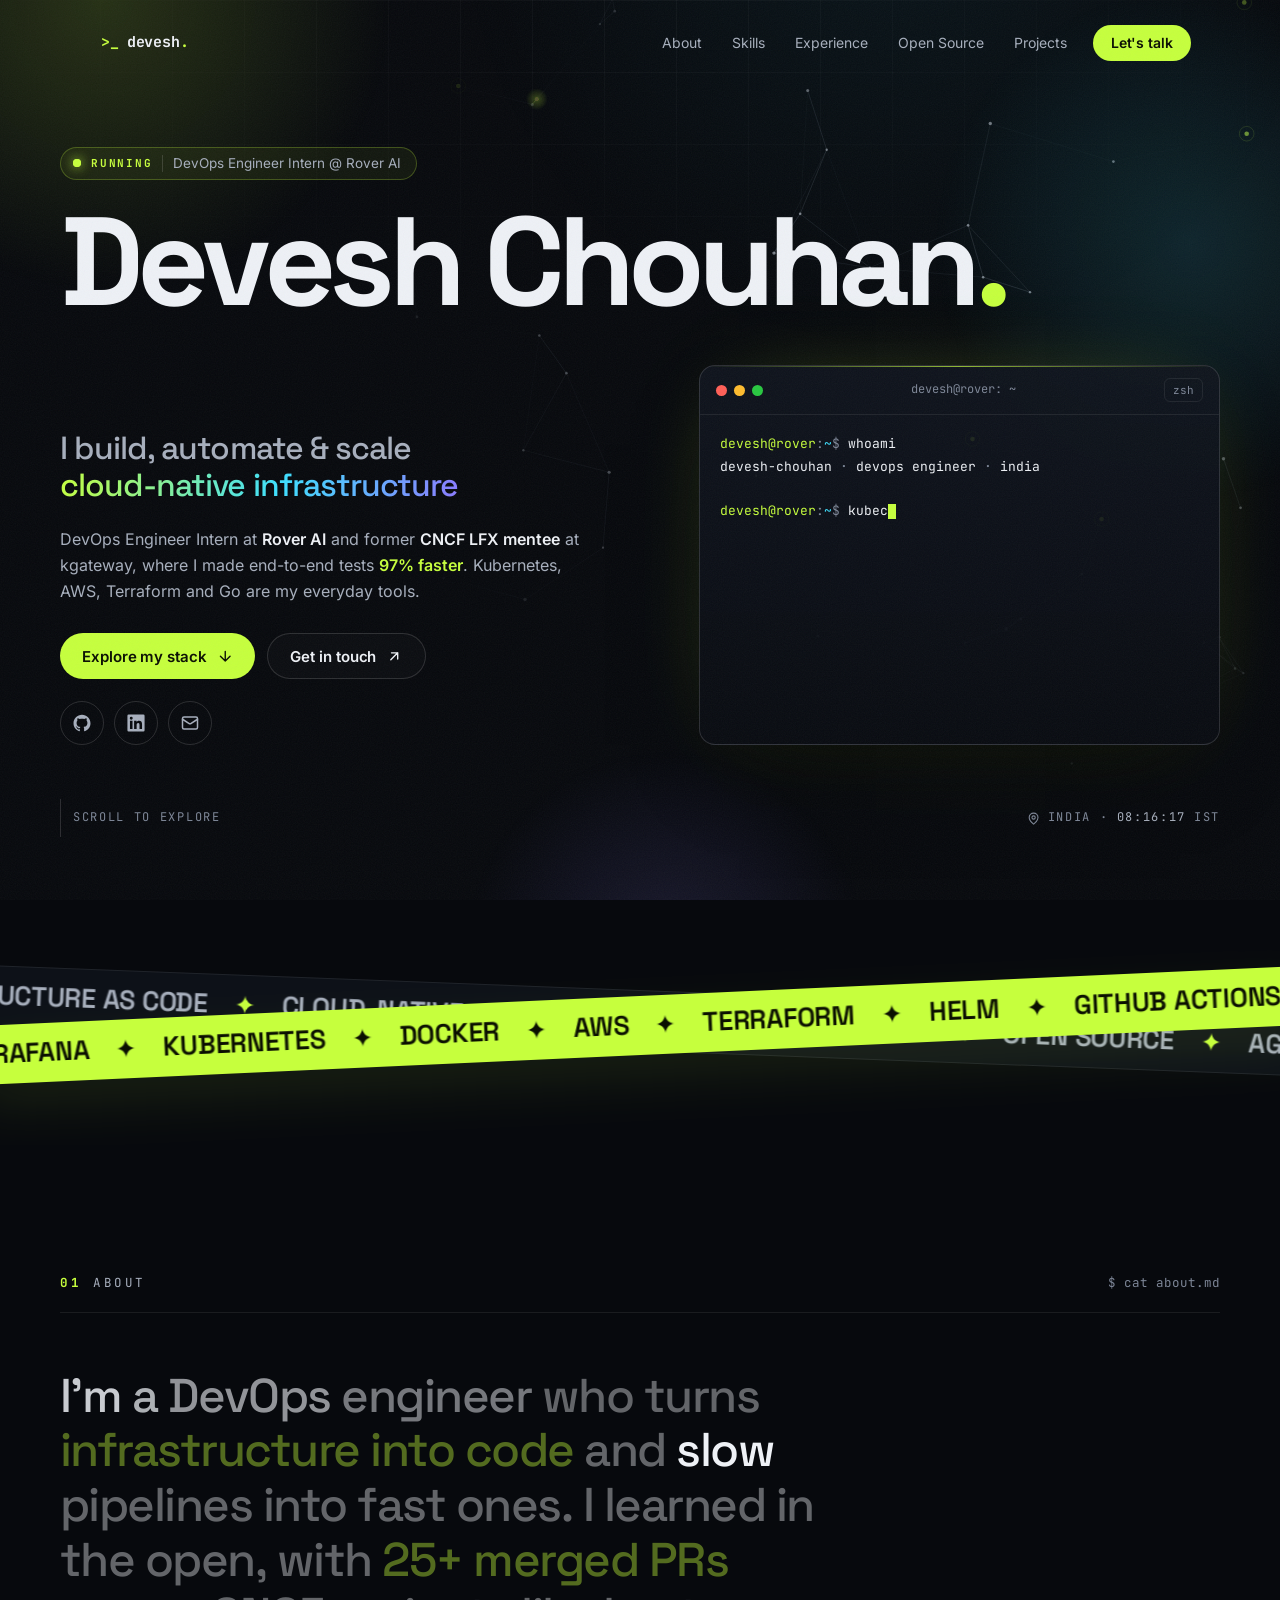
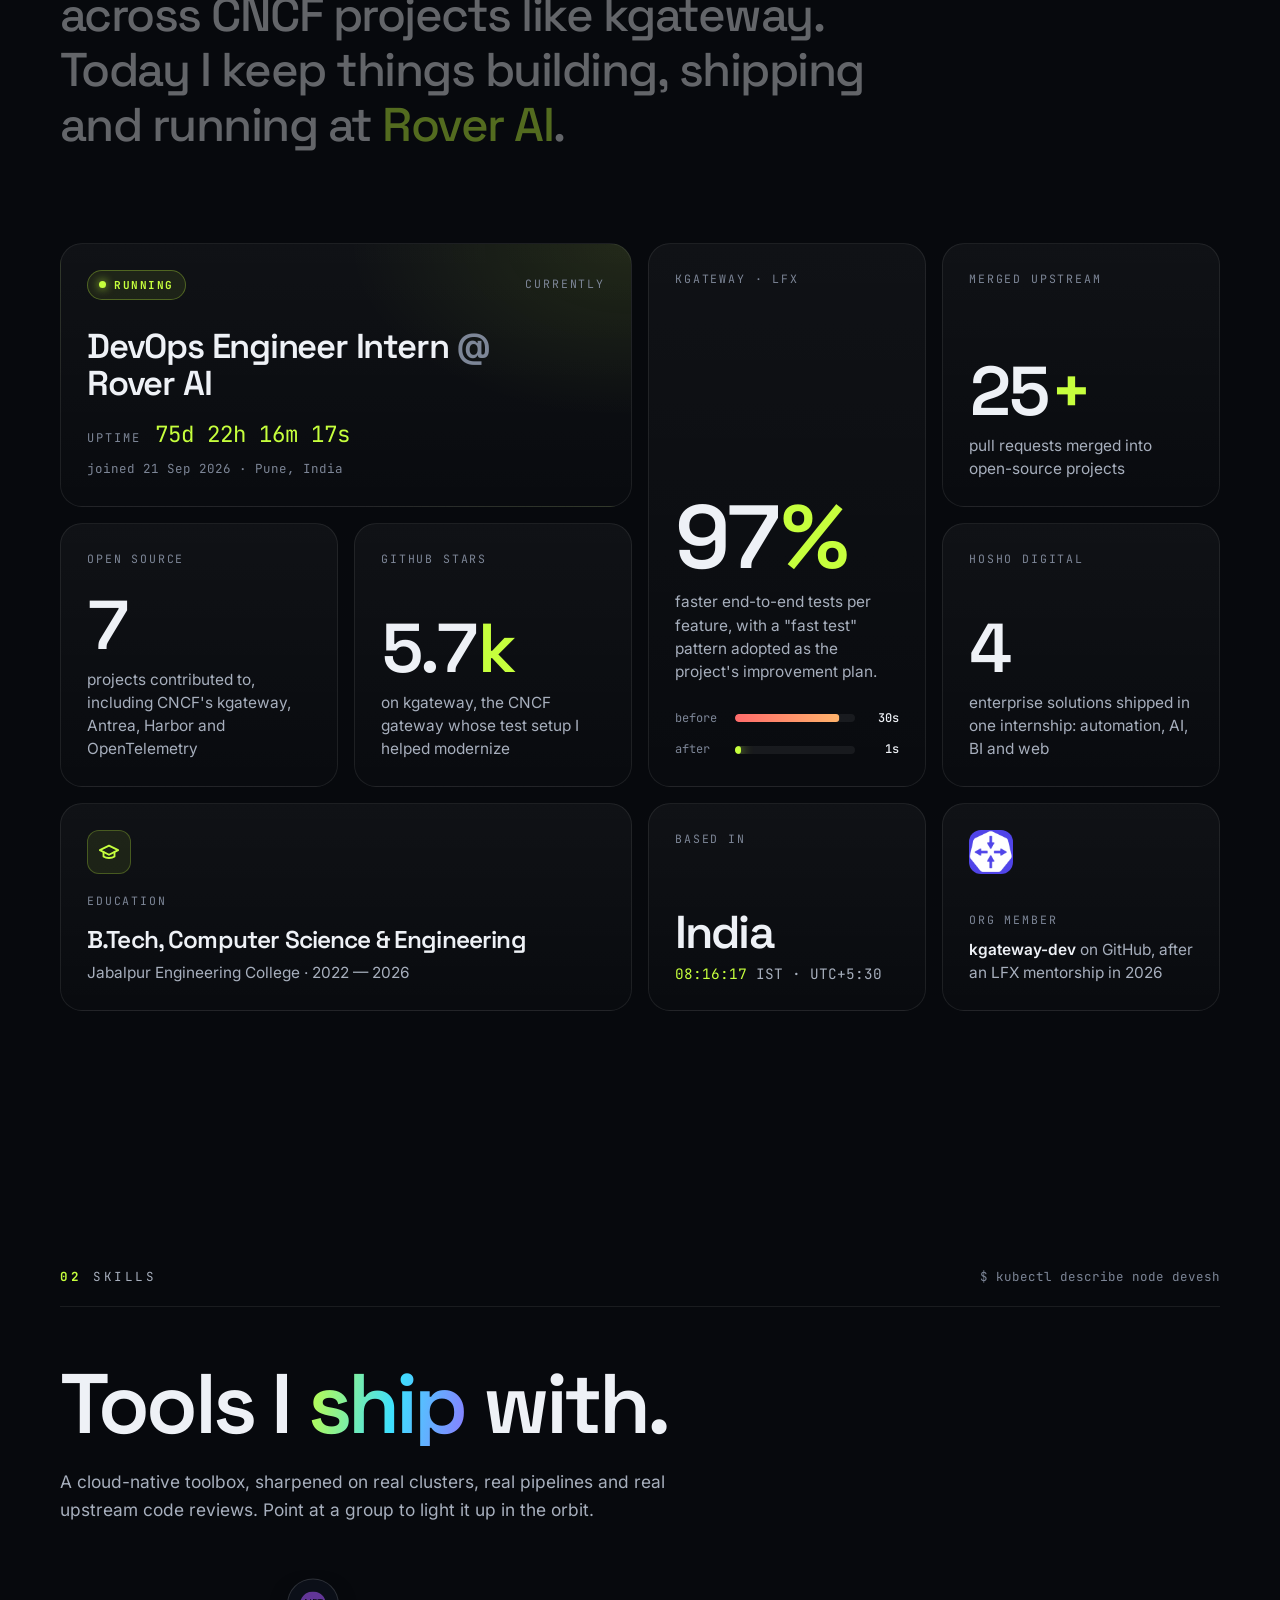
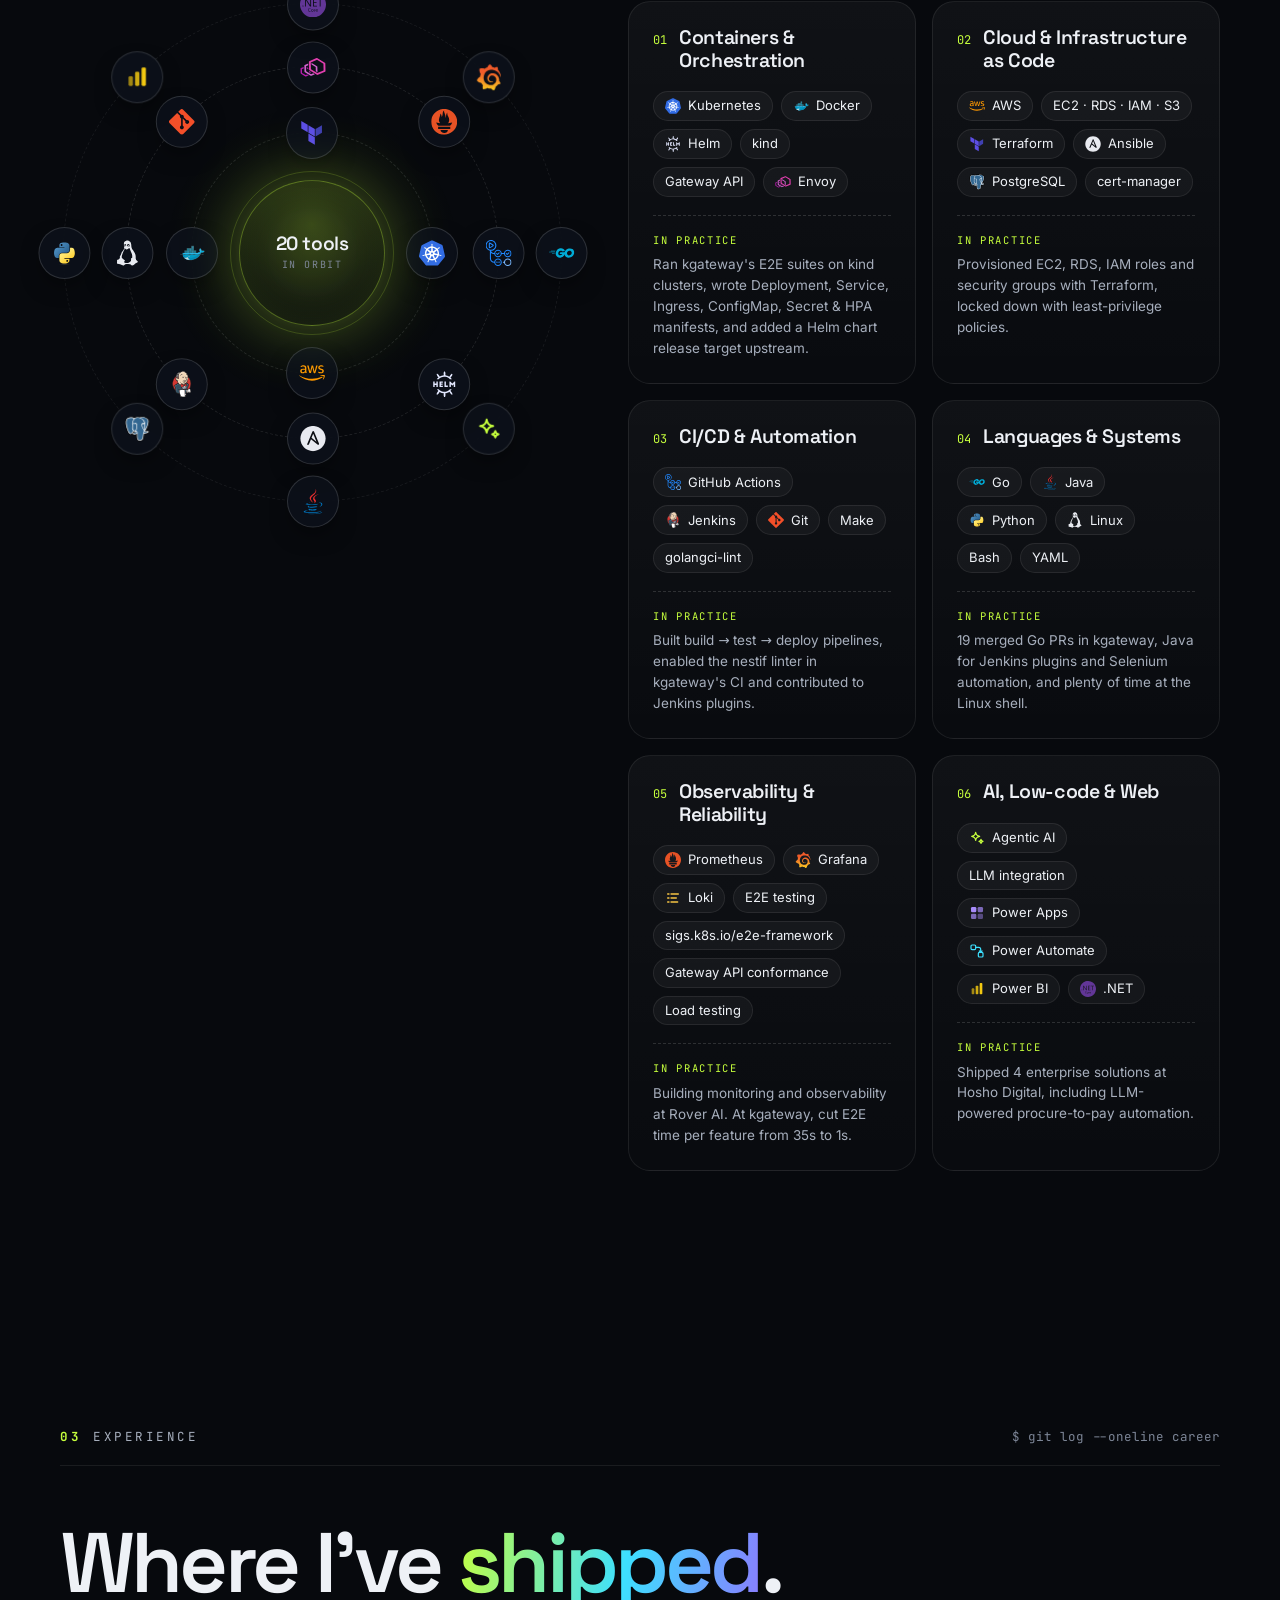
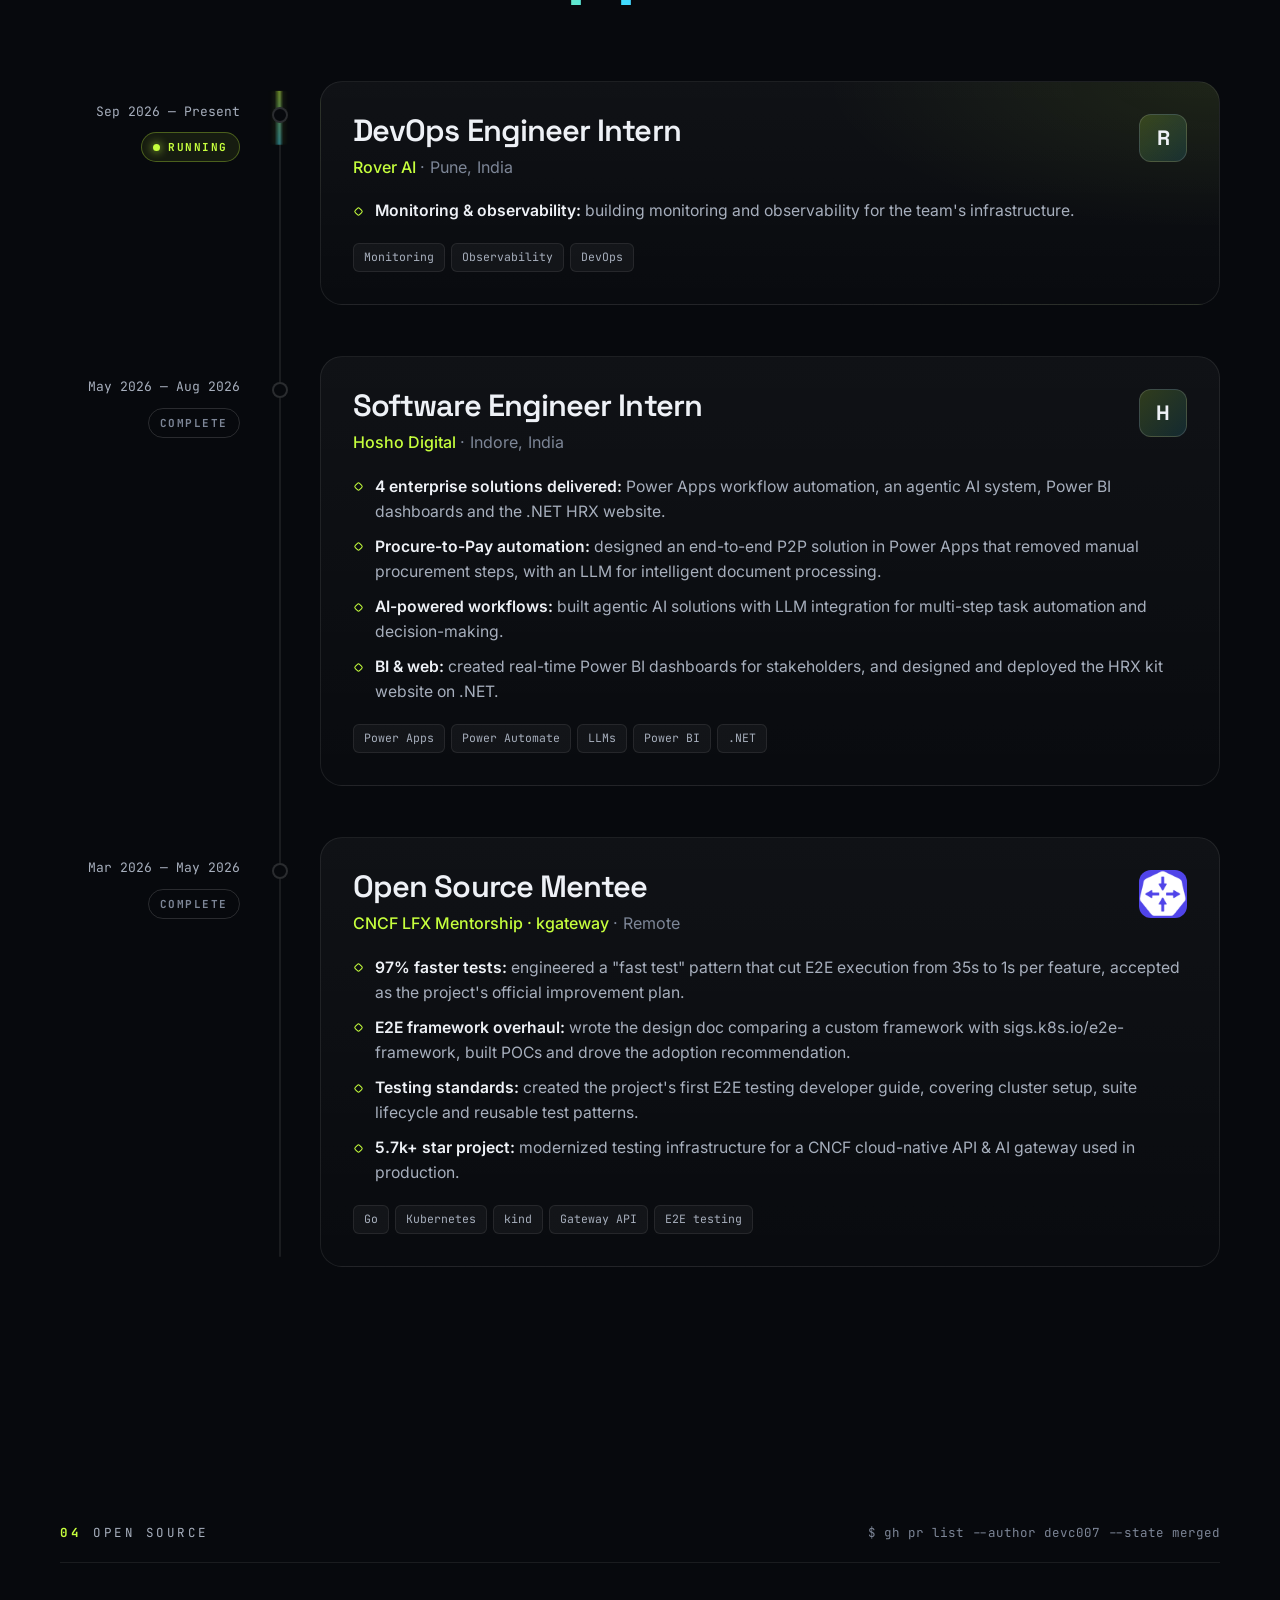
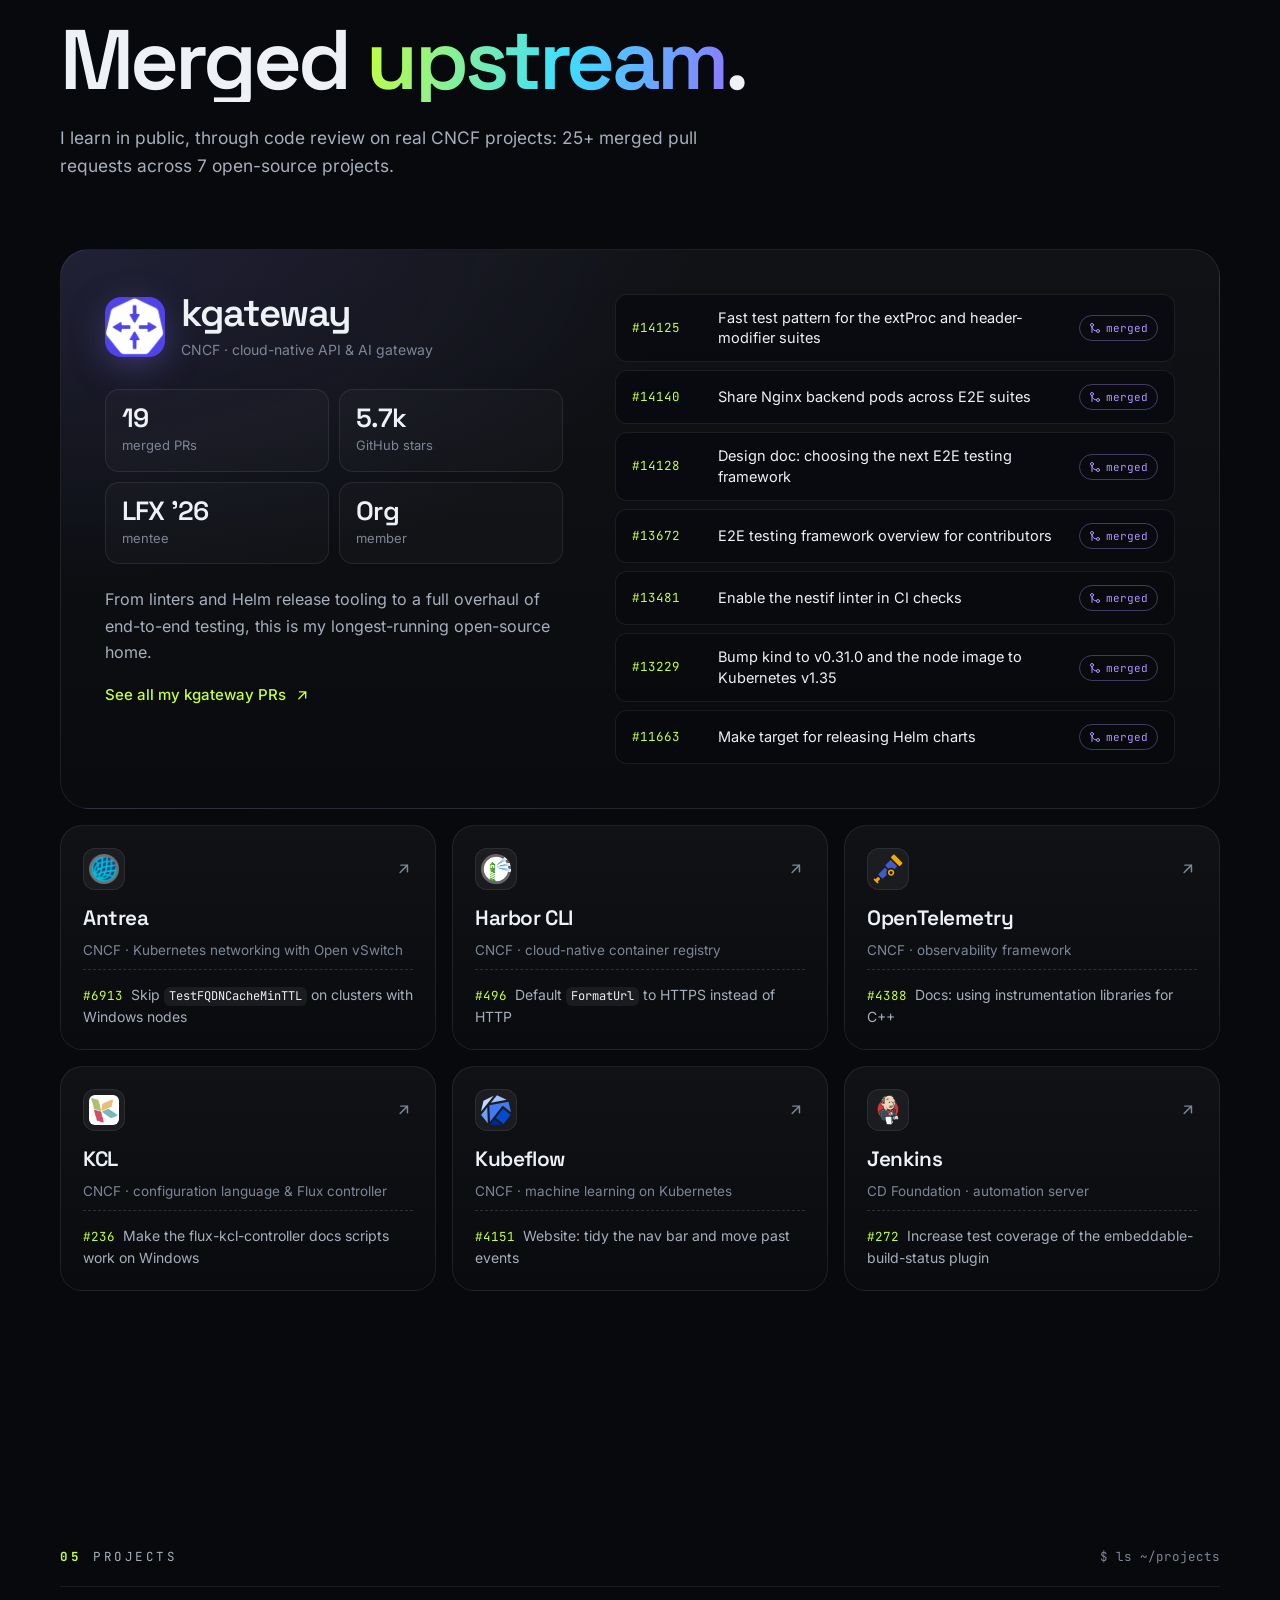
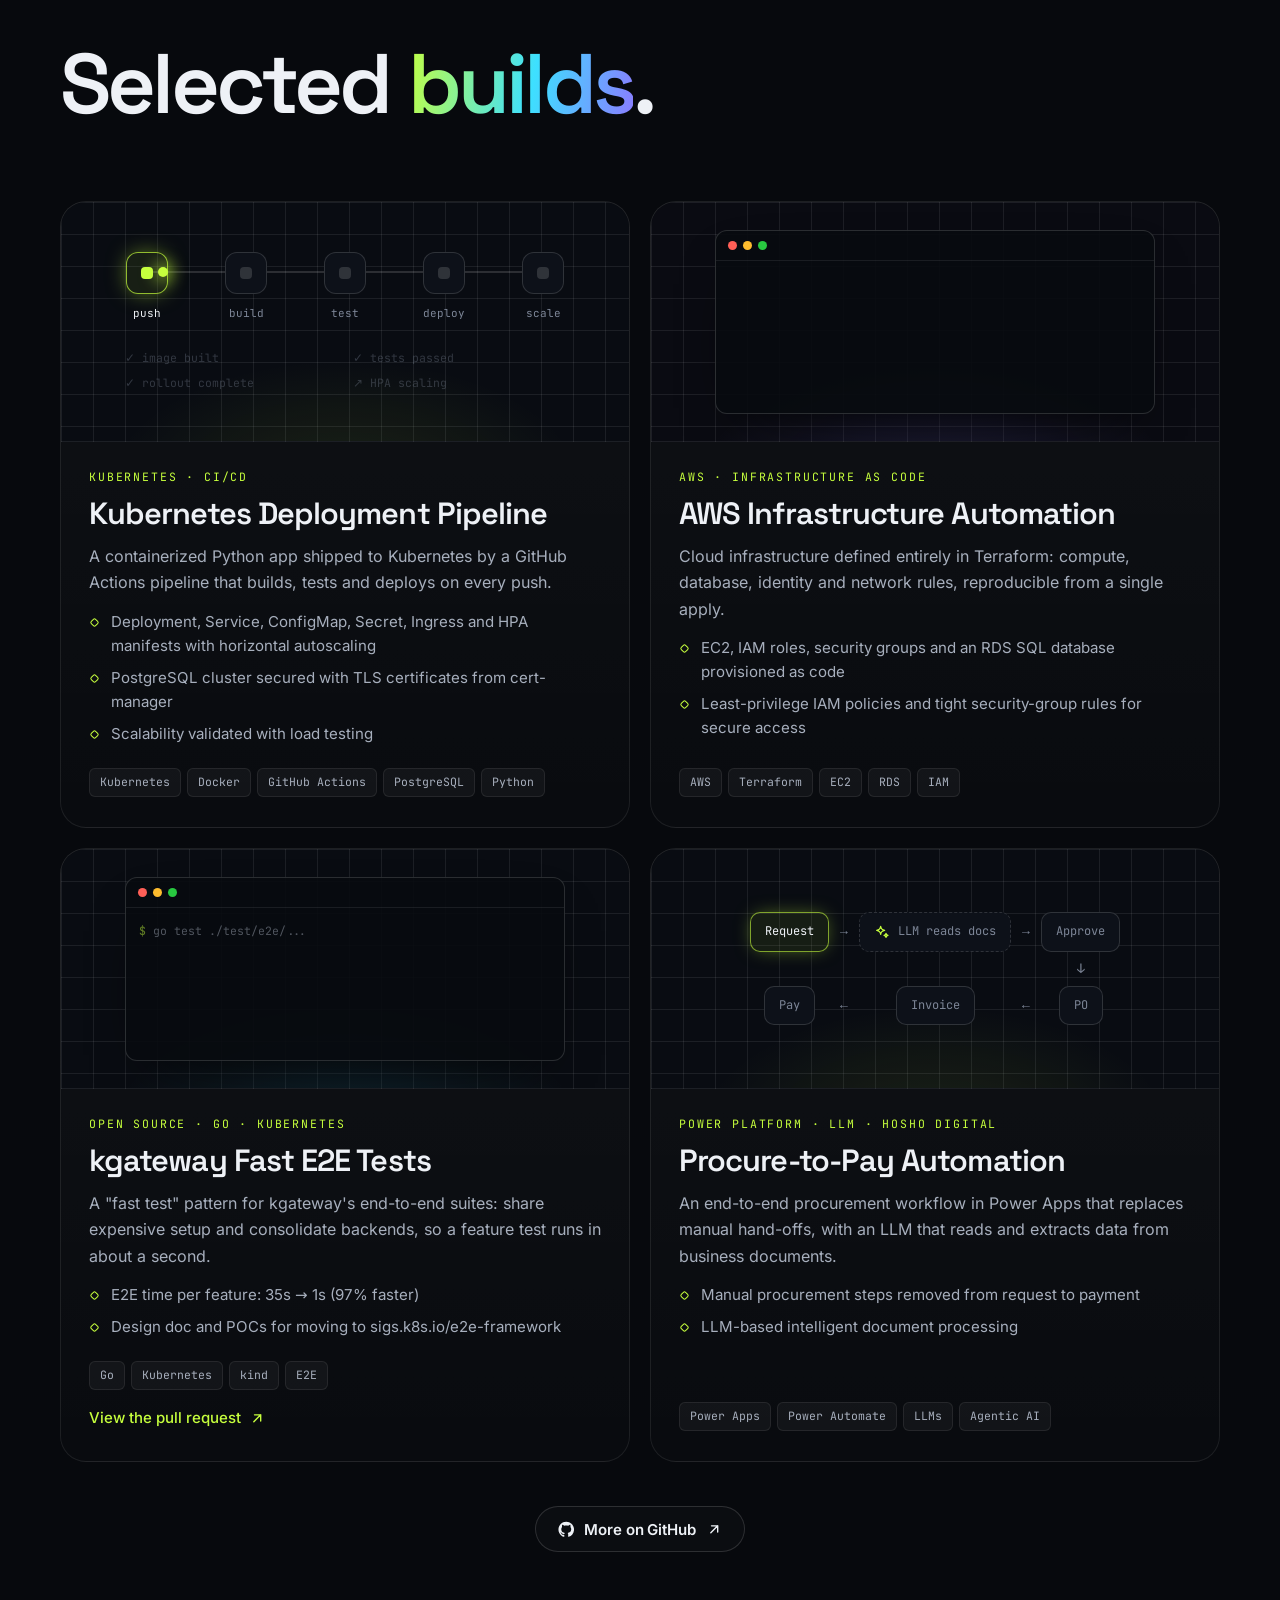
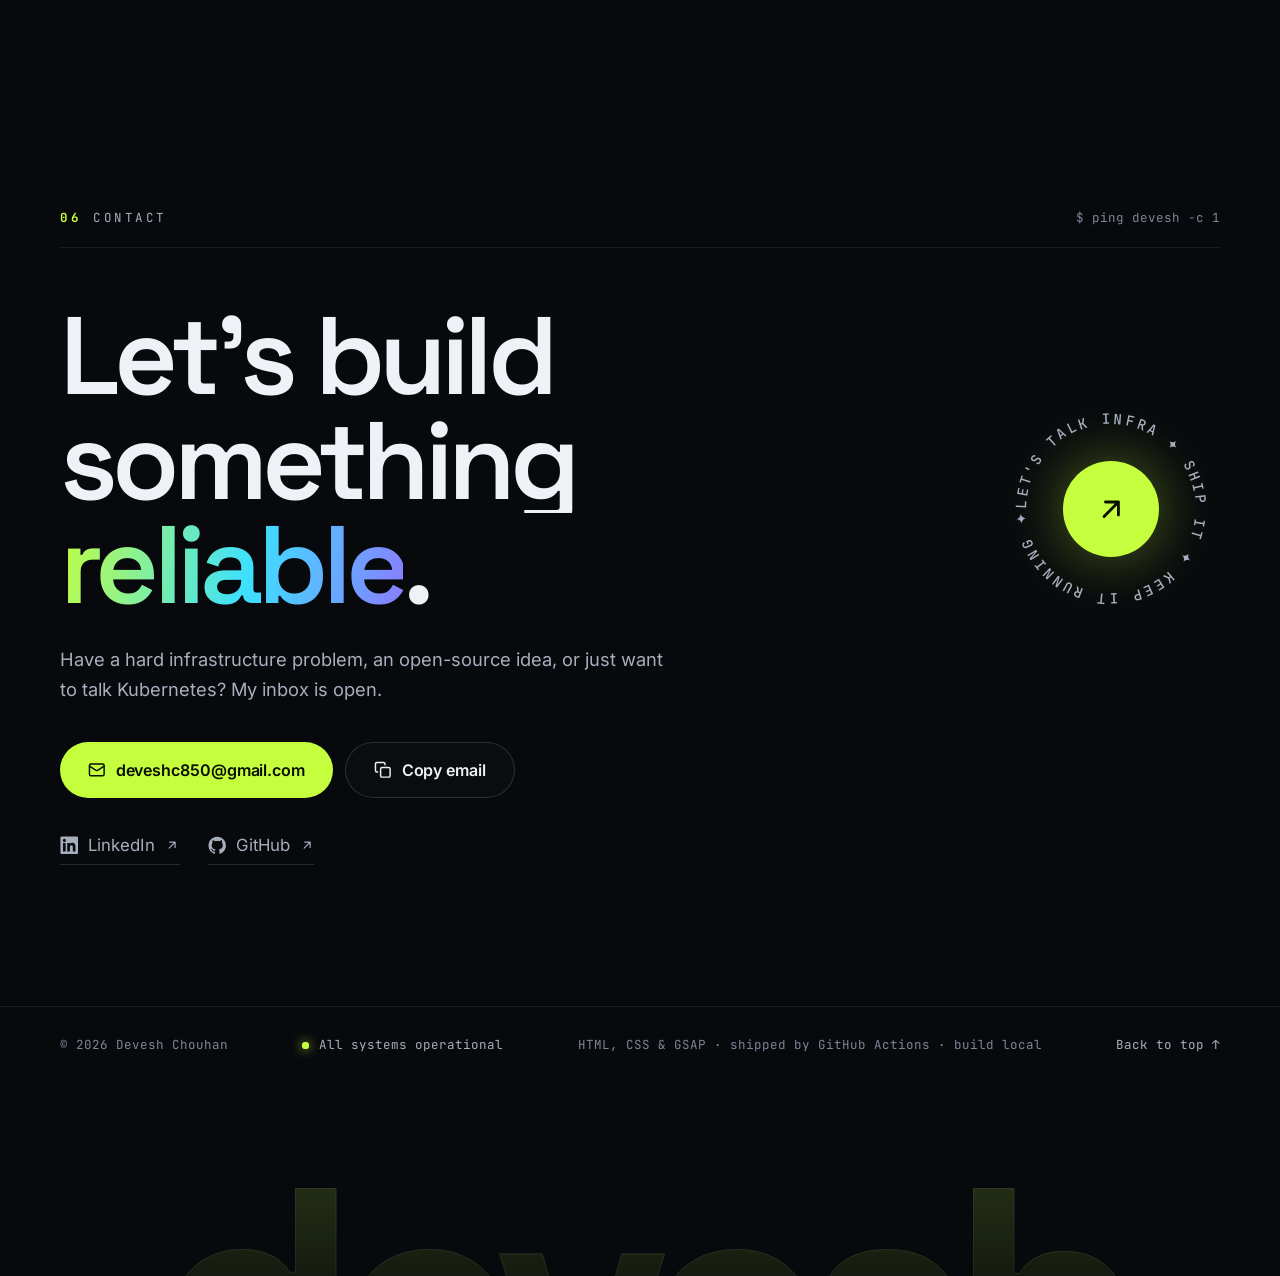
==== commit dac91bdd: "devops intern fix" ====
--- a/index.html
+++ b/index.html
@@ -4,7 +4,7 @@
   <meta charset="utf-8">
   <meta name="viewport" content="width=device-width, initial-scale=1, viewport-fit=cover">
   <title>Devesh Chouhan — DevOps Engineer</title>
-  <meta name="description" content="Devesh Chouhan is a DevOps Engineer at Rover AI and a former CNCF LFX mentee at kgateway. Kubernetes, AWS, Terraform, CI/CD and Go.">
+  <meta name="description" content="Devesh Chouhan is a DevOps Engineer Intern at Rover AI and a former CNCF LFX mentee at kgateway. Kubernetes, AWS, Terraform, CI/CD and Go.">
   <meta name="author" content="Devesh Chouhan">
   <meta name="theme-color" content="#07090d">
   <meta name="color-scheme" content="dark">
@@ -14,14 +14,14 @@
   <meta property="og:site_name" content="Devesh Chouhan">
   <meta property="og:url" content="https://devc007.github.io/">
   <meta property="og:title" content="Devesh Chouhan — DevOps Engineer">
-  <meta property="og:description" content="DevOps Engineer at Rover AI · CNCF LFX mentee (kgateway) · Kubernetes, AWS, Terraform, CI/CD and Go.">
+  <meta property="og:description" content="DevOps Engineer Intern at Rover AI · CNCF LFX mentee (kgateway) · Kubernetes, AWS, Terraform, CI/CD and Go.">
   <meta property="og:image" content="https://devc007.github.io/assets/img/og.png">
   <meta property="og:image:width" content="1200">
   <meta property="og:image:height" content="630">
   <meta property="og:image:alt" content="Devesh Chouhan, DevOps Engineer: portfolio preview">
   <meta name="twitter:card" content="summary_large_image">
   <meta name="twitter:title" content="Devesh Chouhan — DevOps Engineer">
-  <meta name="twitter:description" content="DevOps Engineer at Rover AI · CNCF LFX mentee (kgateway) · Kubernetes, AWS, Terraform, CI/CD and Go.">
+  <meta name="twitter:description" content="DevOps Engineer Intern at Rover AI · CNCF LFX mentee (kgateway) · Kubernetes, AWS, Terraform, CI/CD and Go.">
   <meta name="twitter:image" content="https://devc007.github.io/assets/img/og.png">
 
   <link rel="icon" href="assets/img/favicon.svg" type="image/svg+xml">
@@ -51,7 +51,7 @@
     "name": "Devesh Chouhan",
     "url": "https://devc007.github.io/",
     "image": "https://devc007.github.io/assets/img/og.png",
-    "jobTitle": "DevOps Engineer",
+    "jobTitle": "DevOps Engineer Intern",
     "worksFor": { "@type": "Organization", "name": "Rover AI" },
     "alumniOf": { "@type": "CollegeOrUniversity", "name": "Jabalpur Engineering College" },
     "email": "mailto:deveshc850@gmail.com",
@@ -144,7 +144,7 @@
         <a class="status-chip" href="#experience" data-hero>
           <span class="pulse" aria-hidden="true"></span>
           <span class="status-chip__state">Running</span>
-          <span class="status-chip__text">DevOps Engineer @ Rover AI</span>
+          <span class="status-chip__text">DevOps Engineer Intern @ Rover AI</span>
         </a>
 
         <h1 class="hero__title" id="heroTitle">Devesh Chouhan<span class="accent">.</span></h1>
@@ -155,7 +155,7 @@
               <span class="visually-hidden">cloud-native infrastructure, observability stacks, Kubernetes workloads, CI/CD pipelines and infrastructure as code.</span>
               <span class="rotator" aria-hidden="true"><span class="rotator__word" id="rotator">cloud-native infrastructure</span></span>
             </p>
-            <p class="hero__text" data-hero>DevOps Engineer at <strong>Rover AI</strong> and former <strong>CNCF LFX mentee</strong> at kgateway, where I made end-to-end tests <strong class="hl">97% faster</strong>. Kubernetes, AWS, Terraform and Go are my everyday tools.</p>
+            <p class="hero__text" data-hero>DevOps Engineer Intern at <strong>Rover AI</strong> and former <strong>CNCF LFX mentee</strong> at kgateway, where I made end-to-end tests <strong class="hl">97% faster</strong>. Kubernetes, AWS, Terraform and Go are my everyday tools.</p>
             <div class="hero__actions" data-hero>
               <a class="btn btn--primary magnetic" href="#skills"><span>Explore my stack</span><svg class="i i--down" aria-hidden="true"><use href="#i-arrow-down"/></svg></a>
               <a class="btn btn--ghost magnetic" href="#contact"><span>Get in touch</span><svg class="i i--ur" aria-hidden="true"><use href="#i-arrow-ur"/></svg></a>
@@ -178,7 +178,7 @@
 
 <span class="t-prompt">devesh@rover</span><span class="t-dim">:</span><span class="t-path">~</span><span class="t-dim">$</span> <span class="t-cmd">kubectl get jobs -n career</span>
 <span class="t-dim">NAME                       STATUS     DURATION</span>
-devops-engineer.rover-ai   <span class="t-ok">Running</span>    28d
+devops-intern.rover-ai     <span class="t-ok">Running</span>    28d
 swe-intern.hosho-digital   <span class="t-dim">Complete</span>   4mo
 lfx-mentee.kgateway        <span class="t-dim">Complete</span>   3mo
 
@@ -245,7 +245,7 @@
               <span class="badge badge--run"><i></i>Running</span>
               <span class="card__kicker">Currently</span>
             </div>
-            <h3 class="card__title">DevOps Engineer <span class="muted">@</span> Rover&nbsp;AI</h3>
+            <h3 class="card__title">DevOps Engineer Intern <span class="muted">@</span> Rover&nbsp;AI</h3>
             <p class="uptime"><span class="uptime__label">uptime</span><span class="uptime__value" id="uptime">since 21 Sep 2026</span></p>
             <p class="card__foot">joined 21 Sep 2026 · Pune, India</p>
           </article>
@@ -456,7 +456,7 @@
             <div class="job__card spot" data-reveal>
               <header class="job__head">
                 <div>
-                  <h3 class="job__role">DevOps Engineer</h3>
+                  <h3 class="job__role">DevOps Engineer Intern</h3>
                   <p class="job__org">Rover AI <span>· Pune, India</span></p>
                 </div>
                 <span class="job__logo job__logo--text" aria-hidden="true">R</span>
--- a/assets/css/style.css
+++ b/assets/css/style.css
@@ -853,6 +853,11 @@
   .status-chip { font-size: 12.5px; }
   .section-head__cmd { width: 100%; }
 }
+/* Keep the hero chip on one line on the smallest phones; the pulse still reads as "running". */
+@media (max-width: 360px) {
+  .status-chip__state { display: none; }
+  .status-chip__text { padding-left: 0; border-left: 0; }
+}
 
 /* ---------- Reduced motion ---------- */
 @media (prefers-reduced-motion: reduce) {
